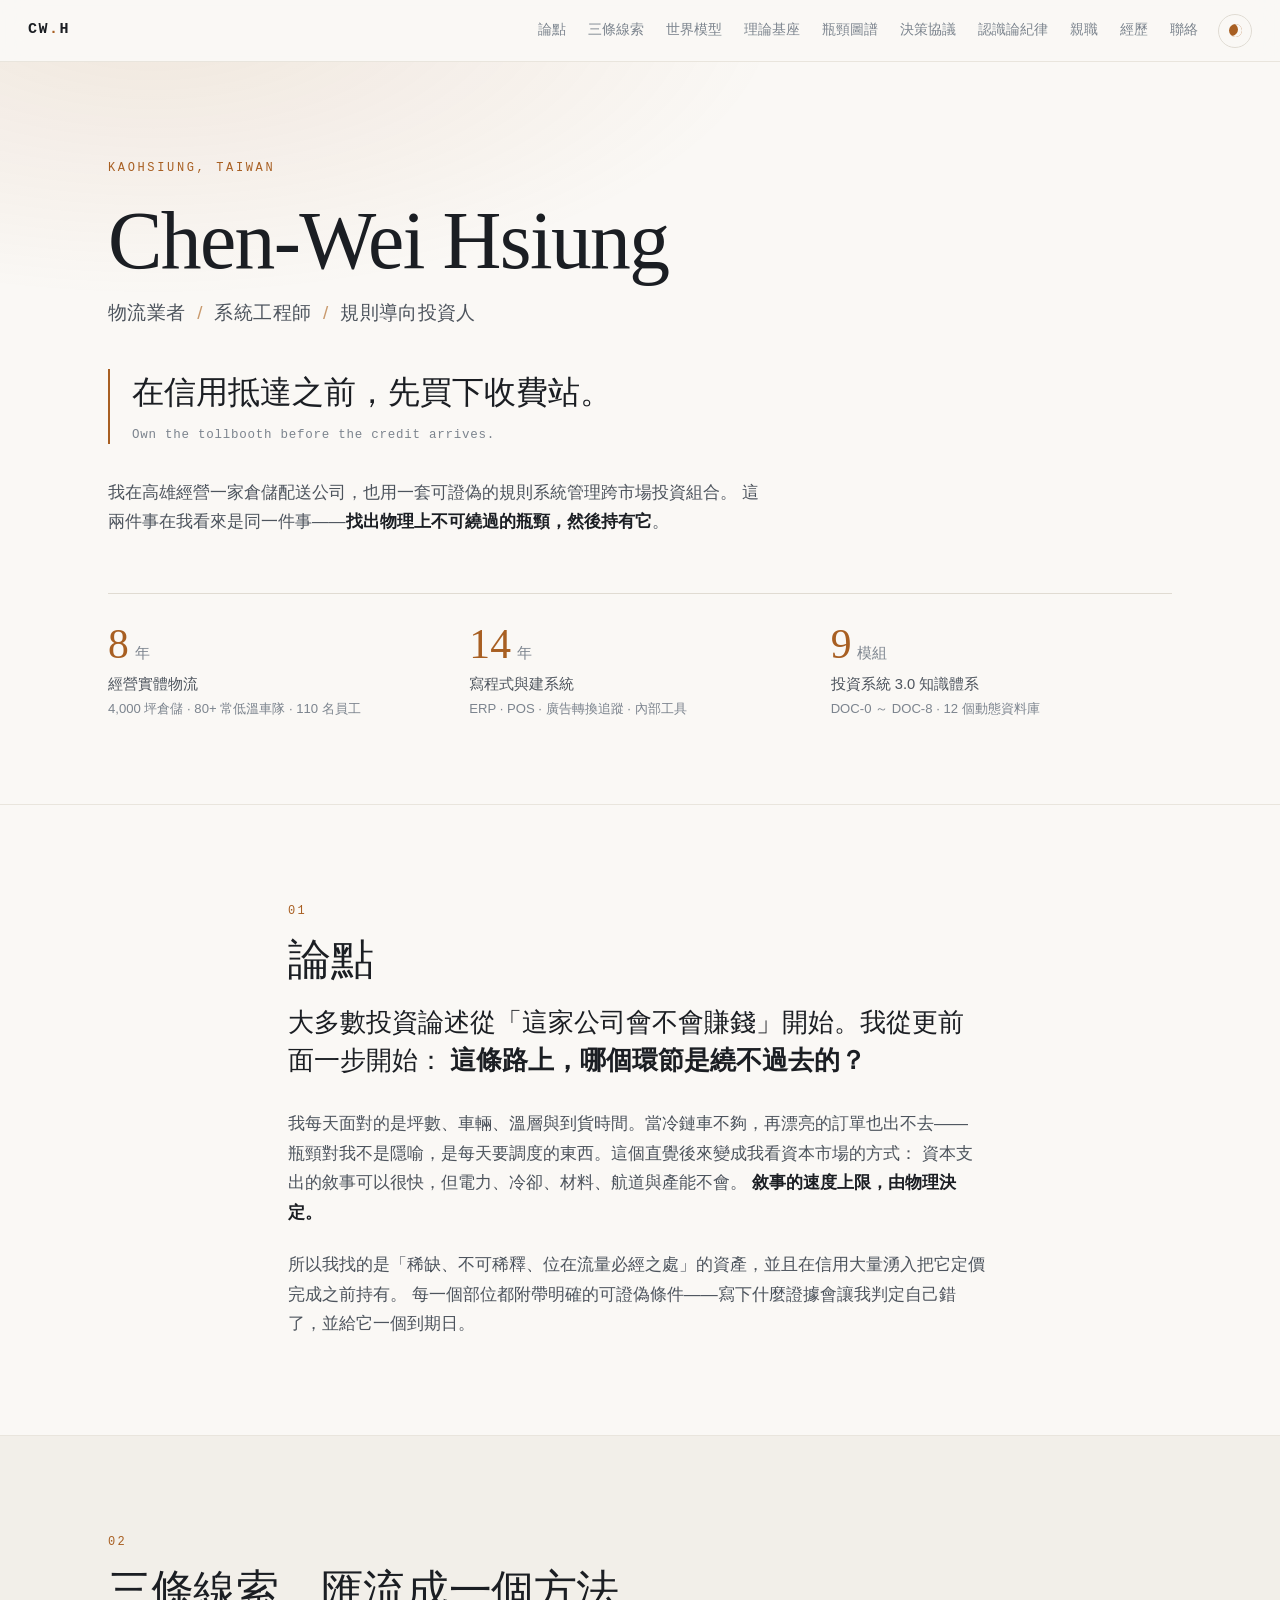
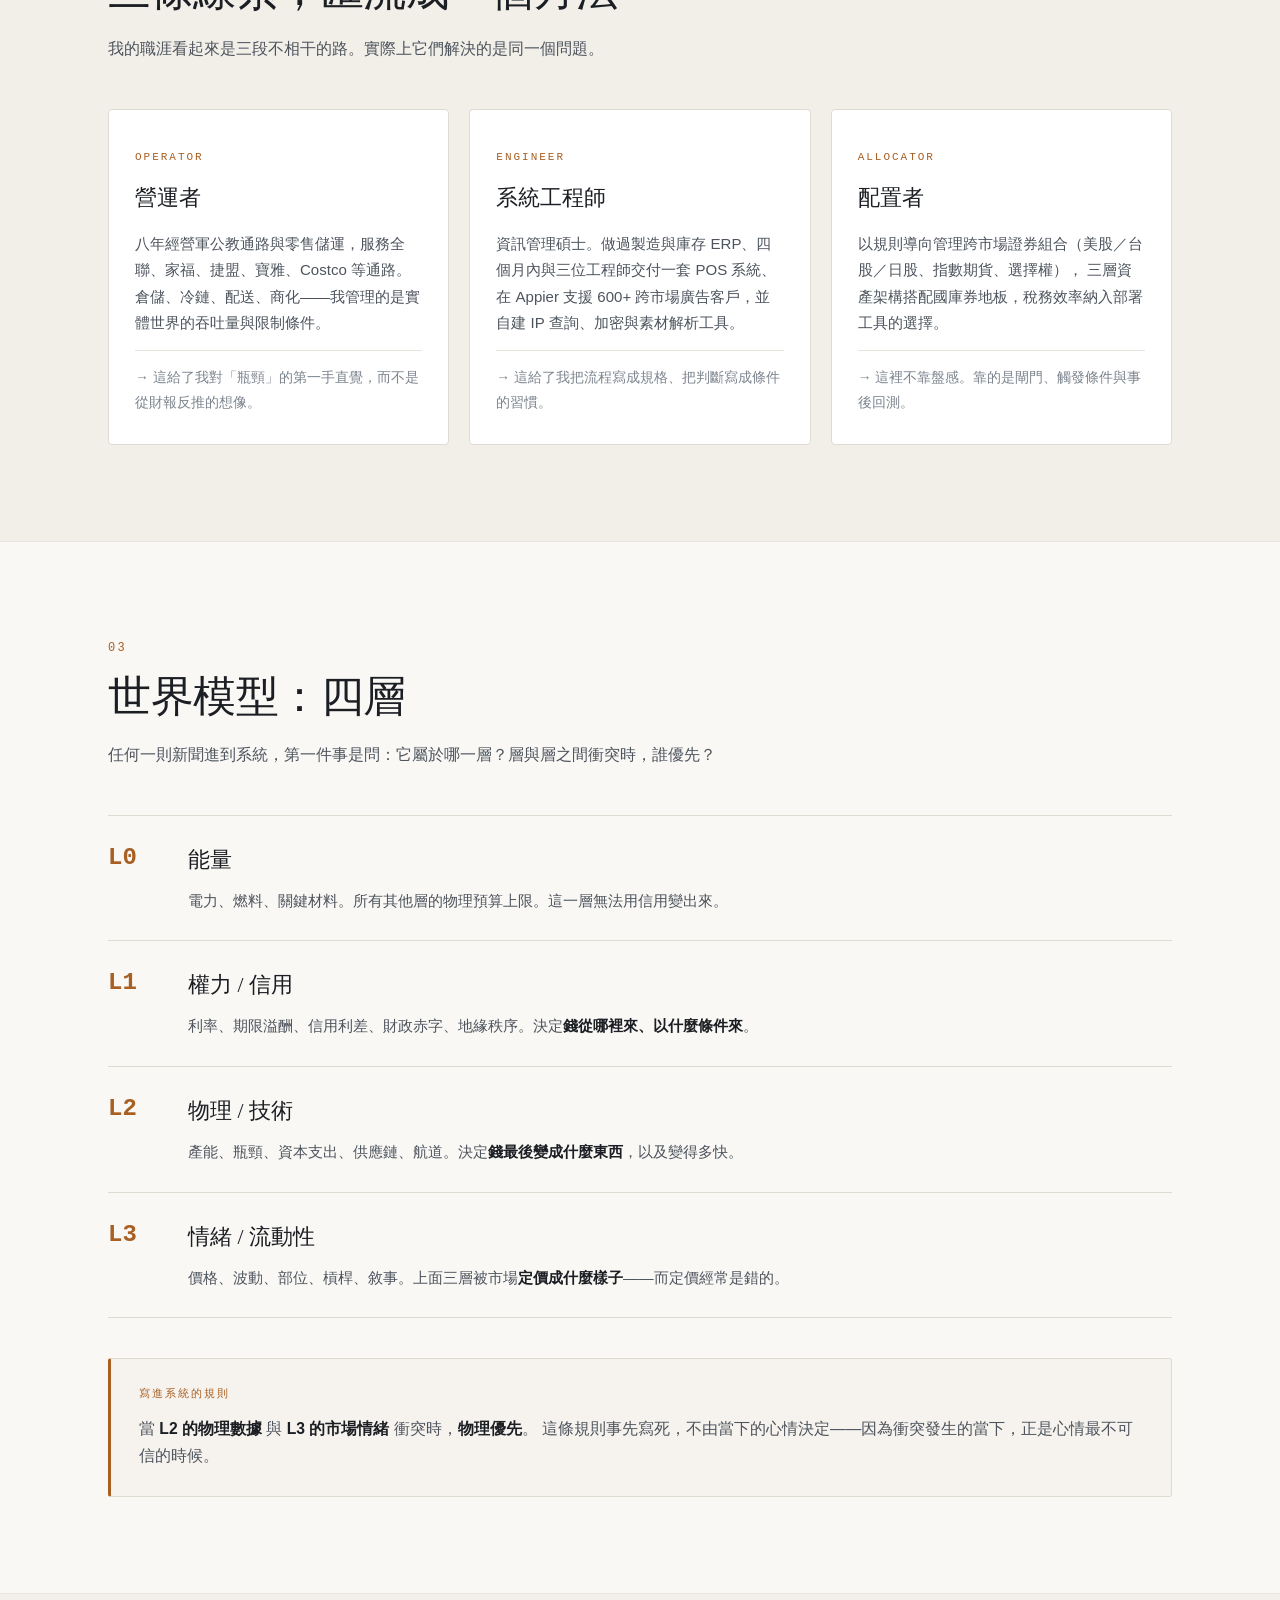
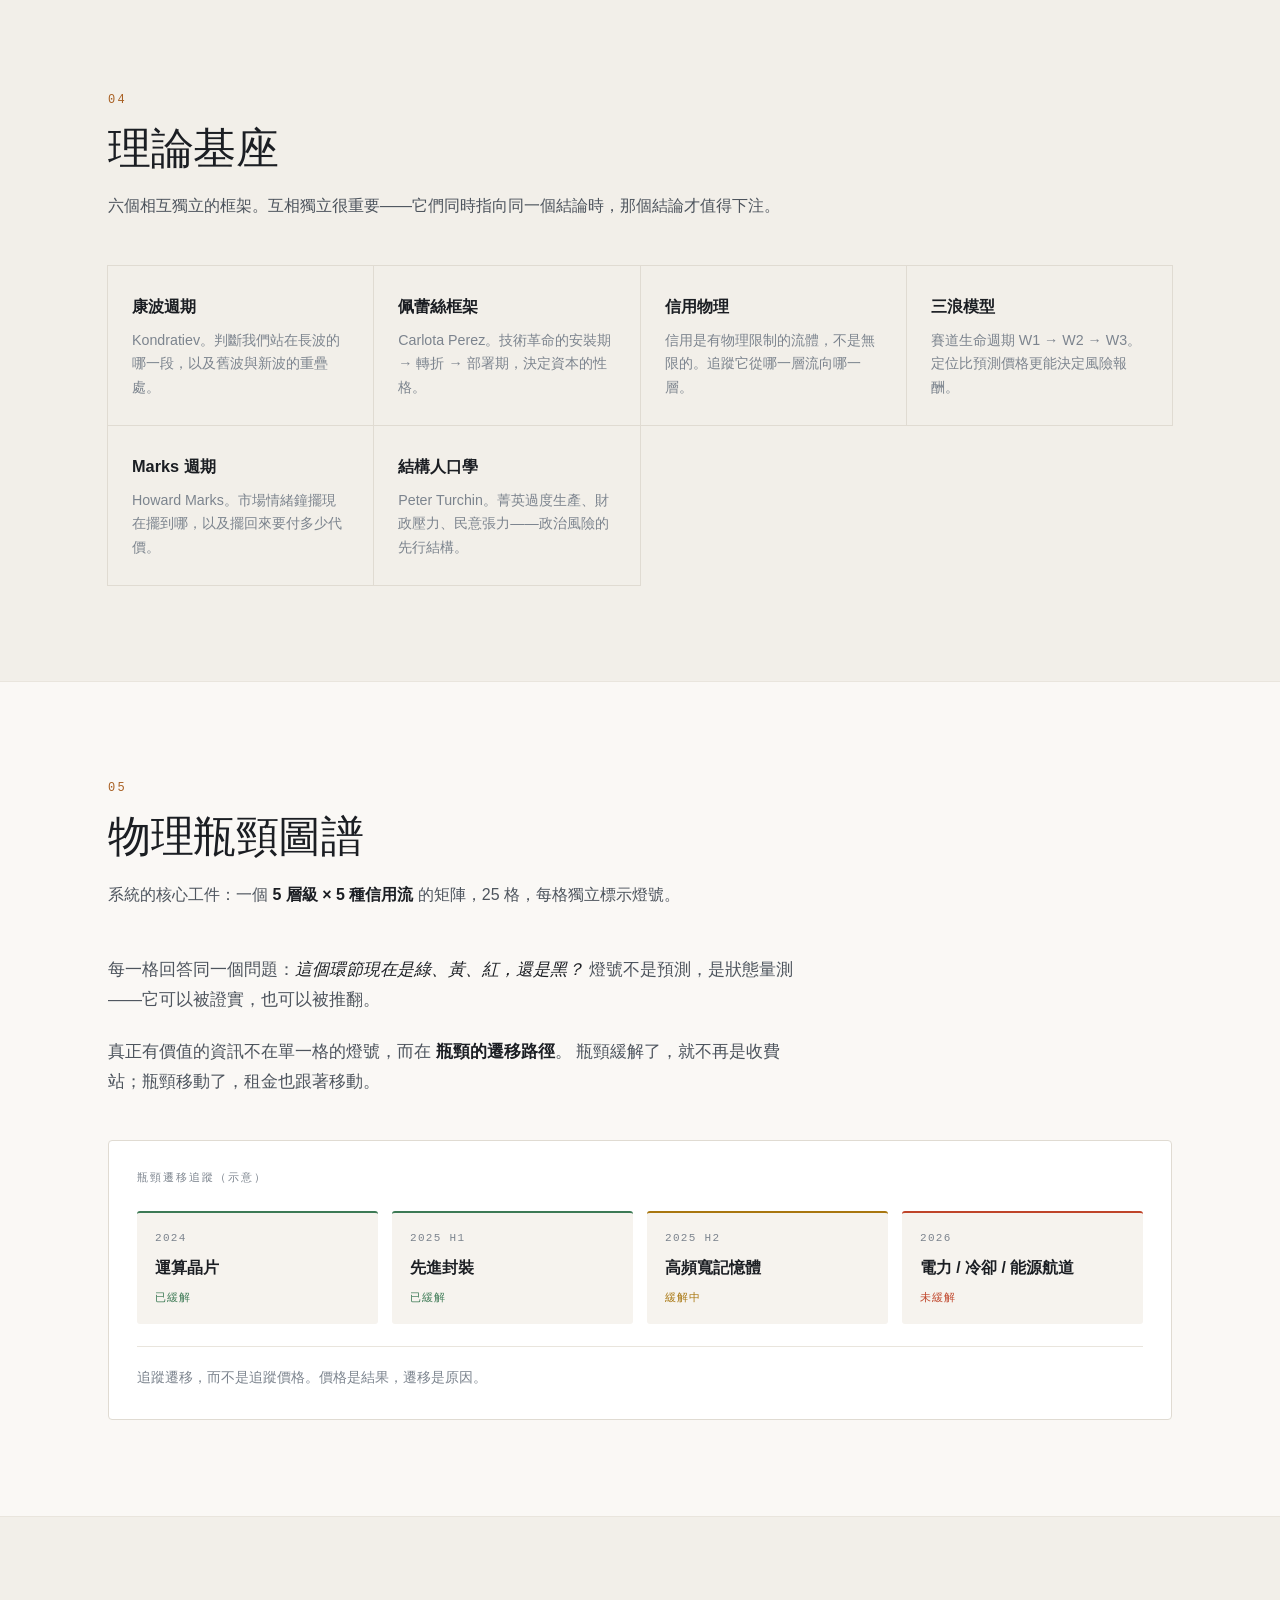
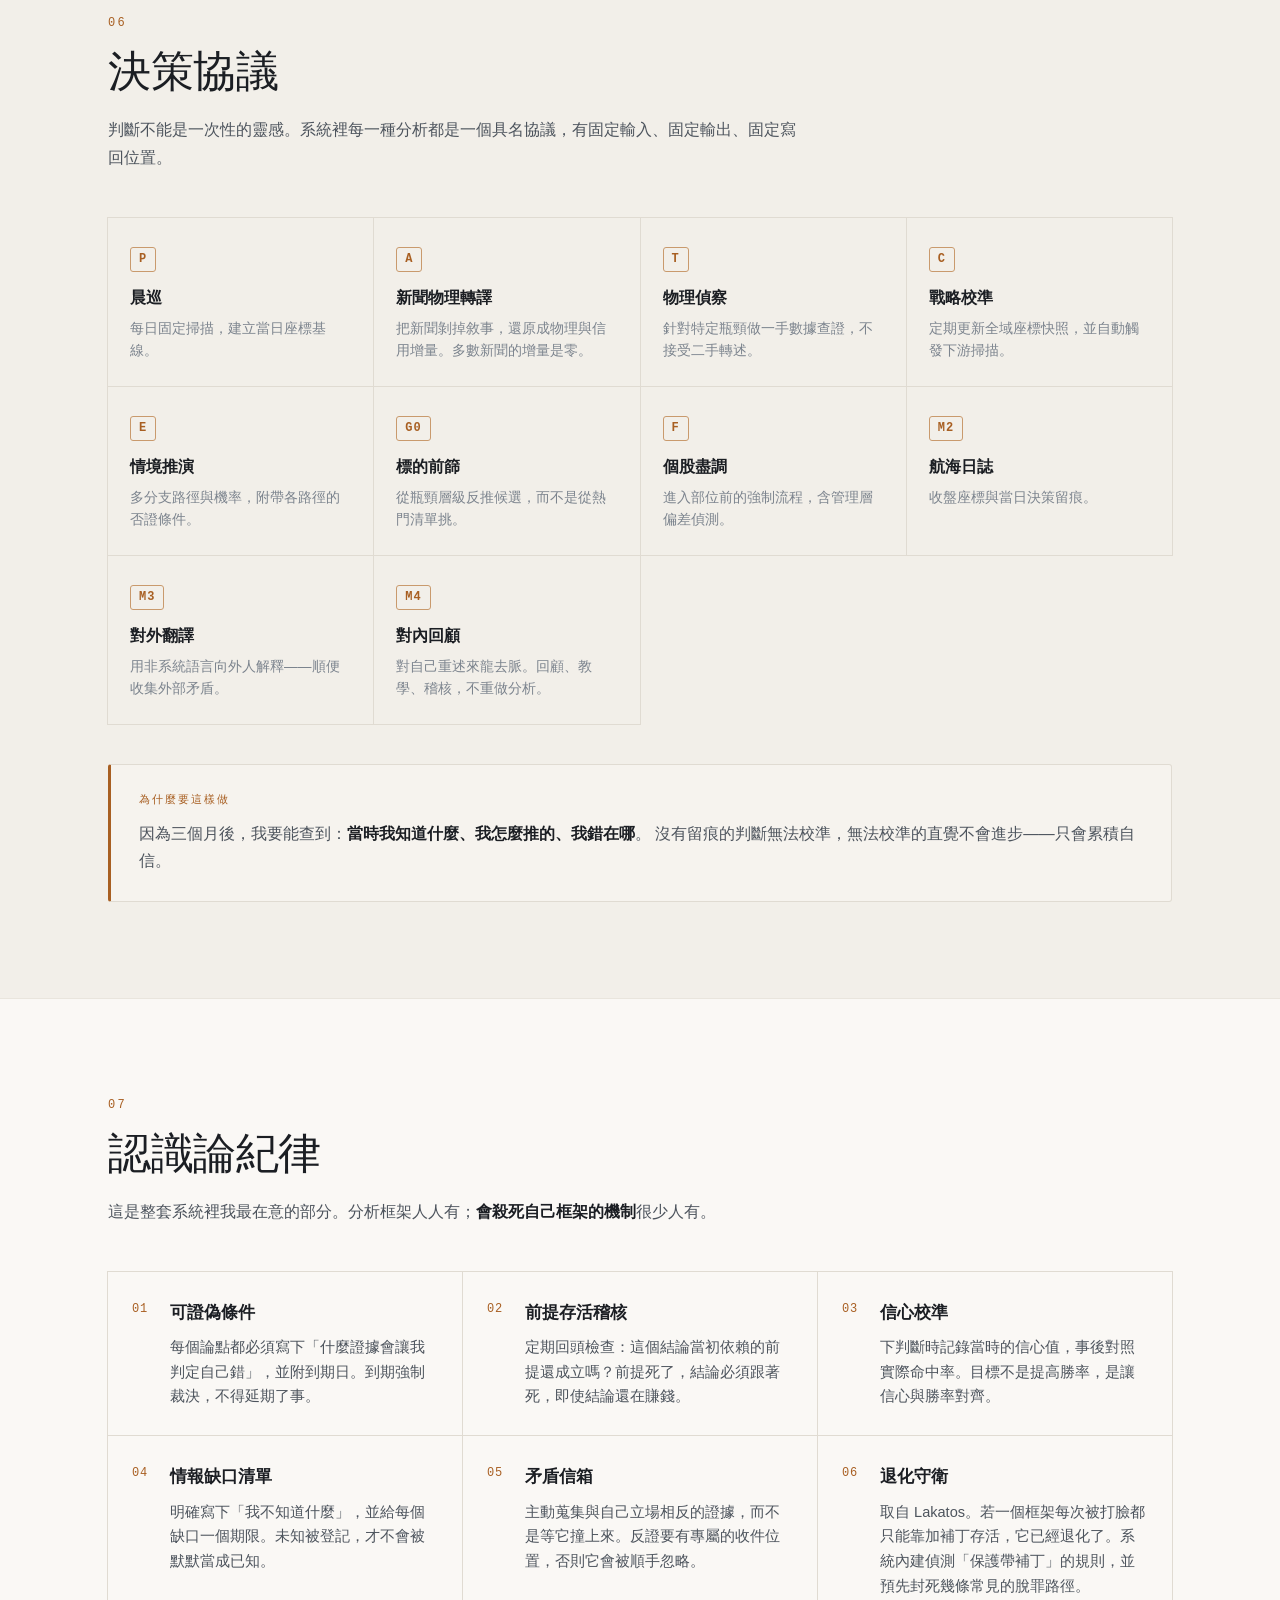
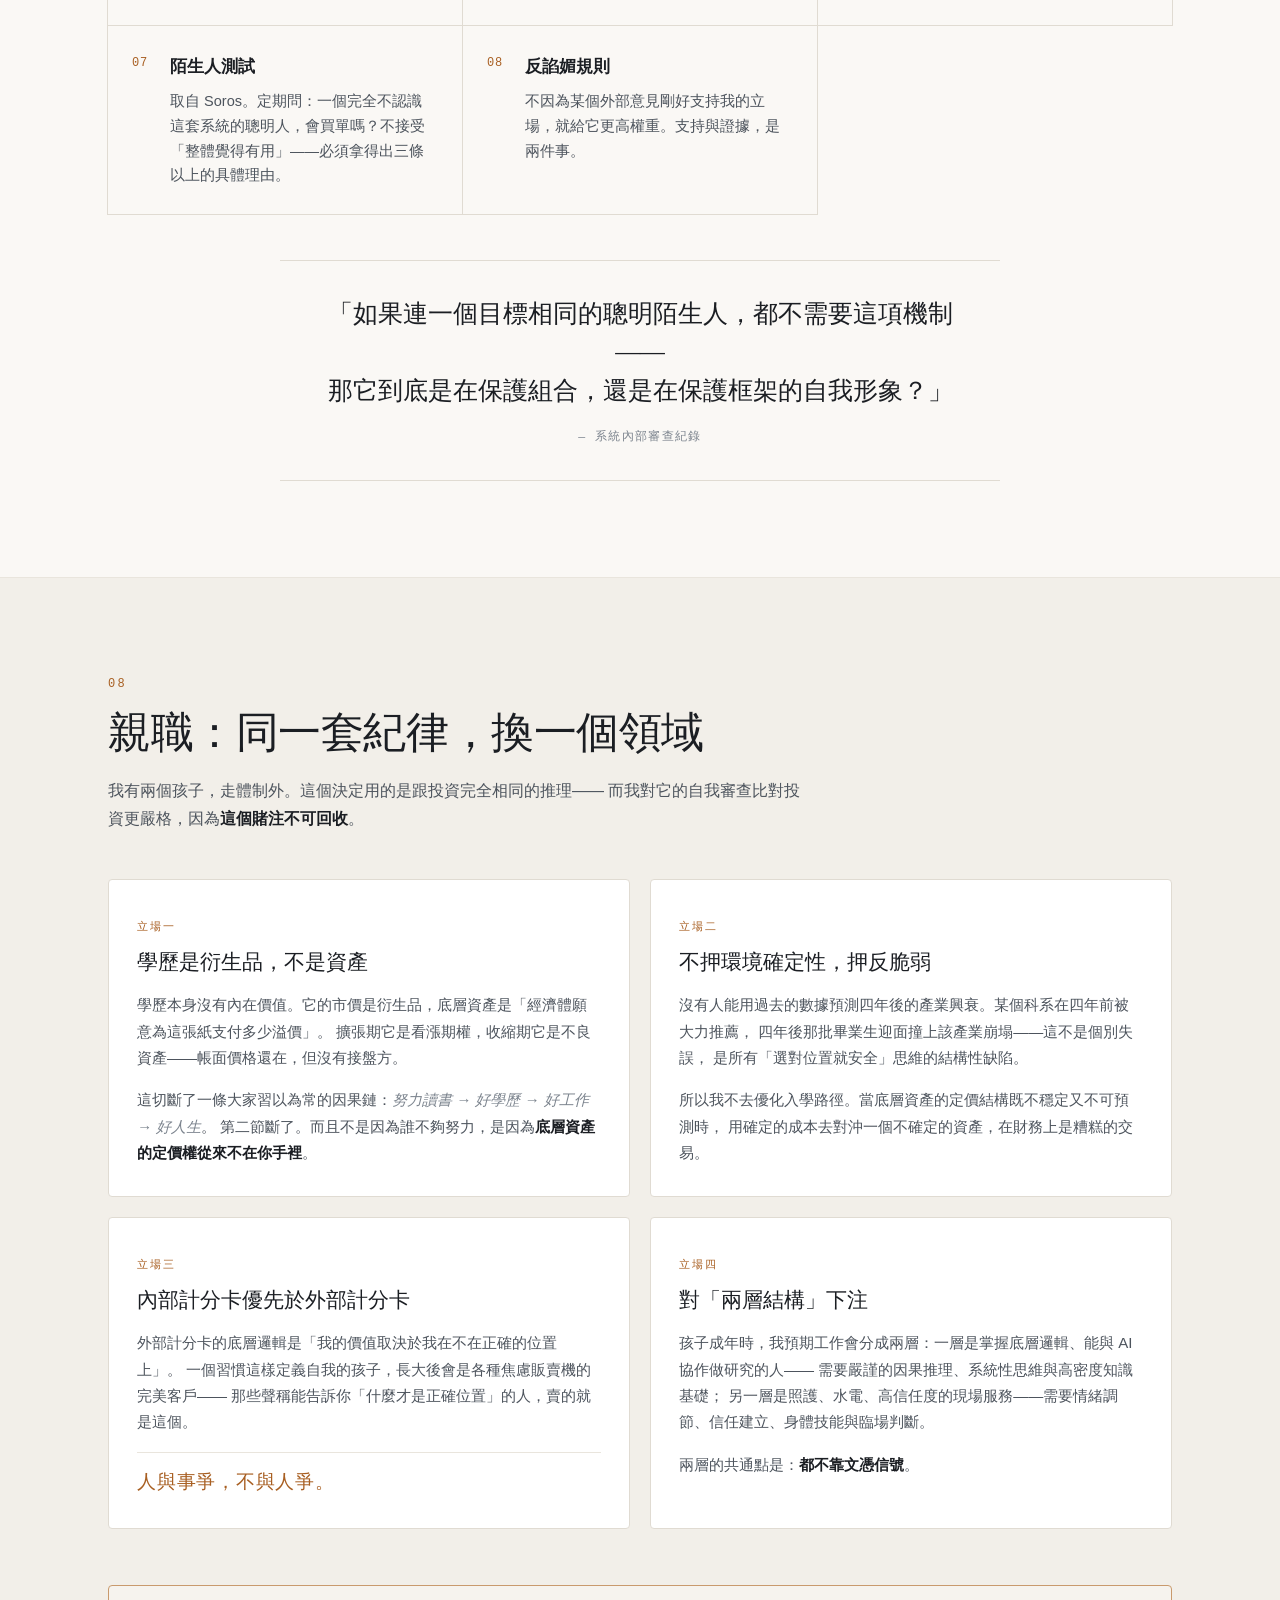
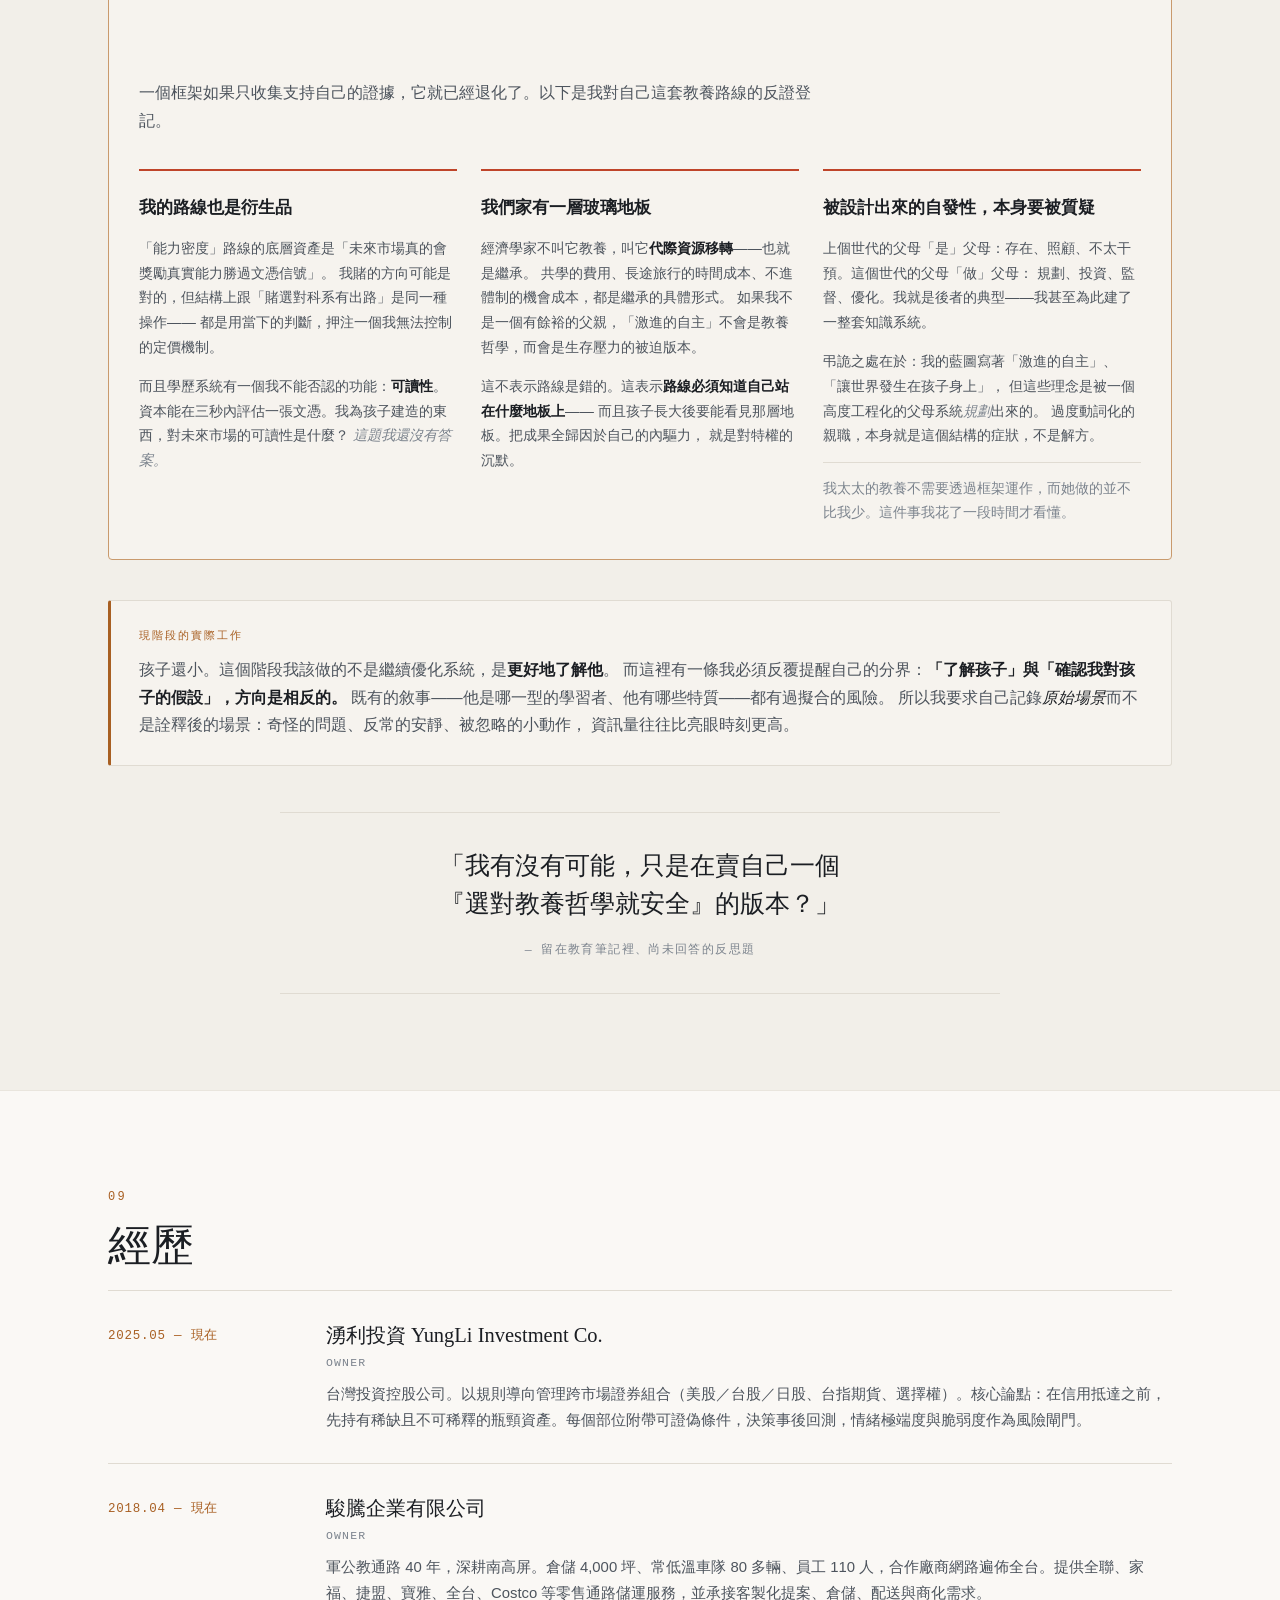
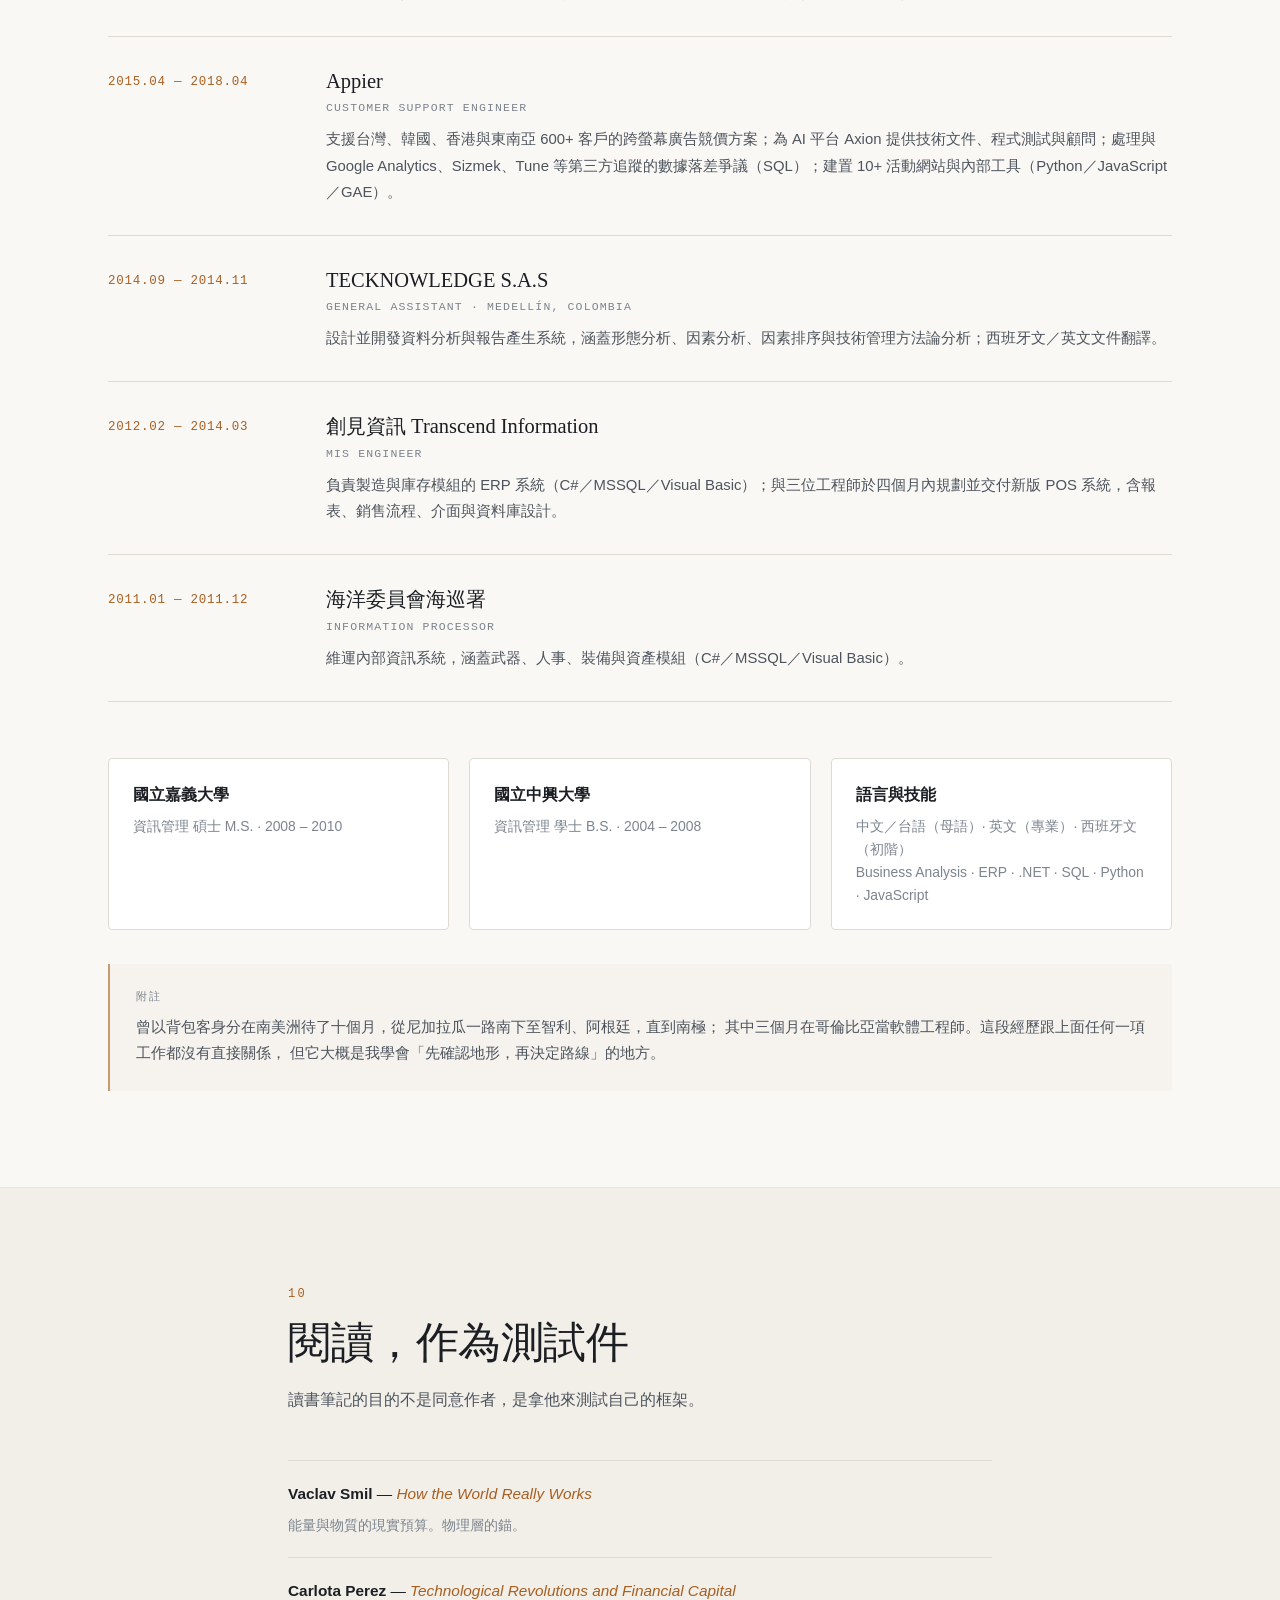
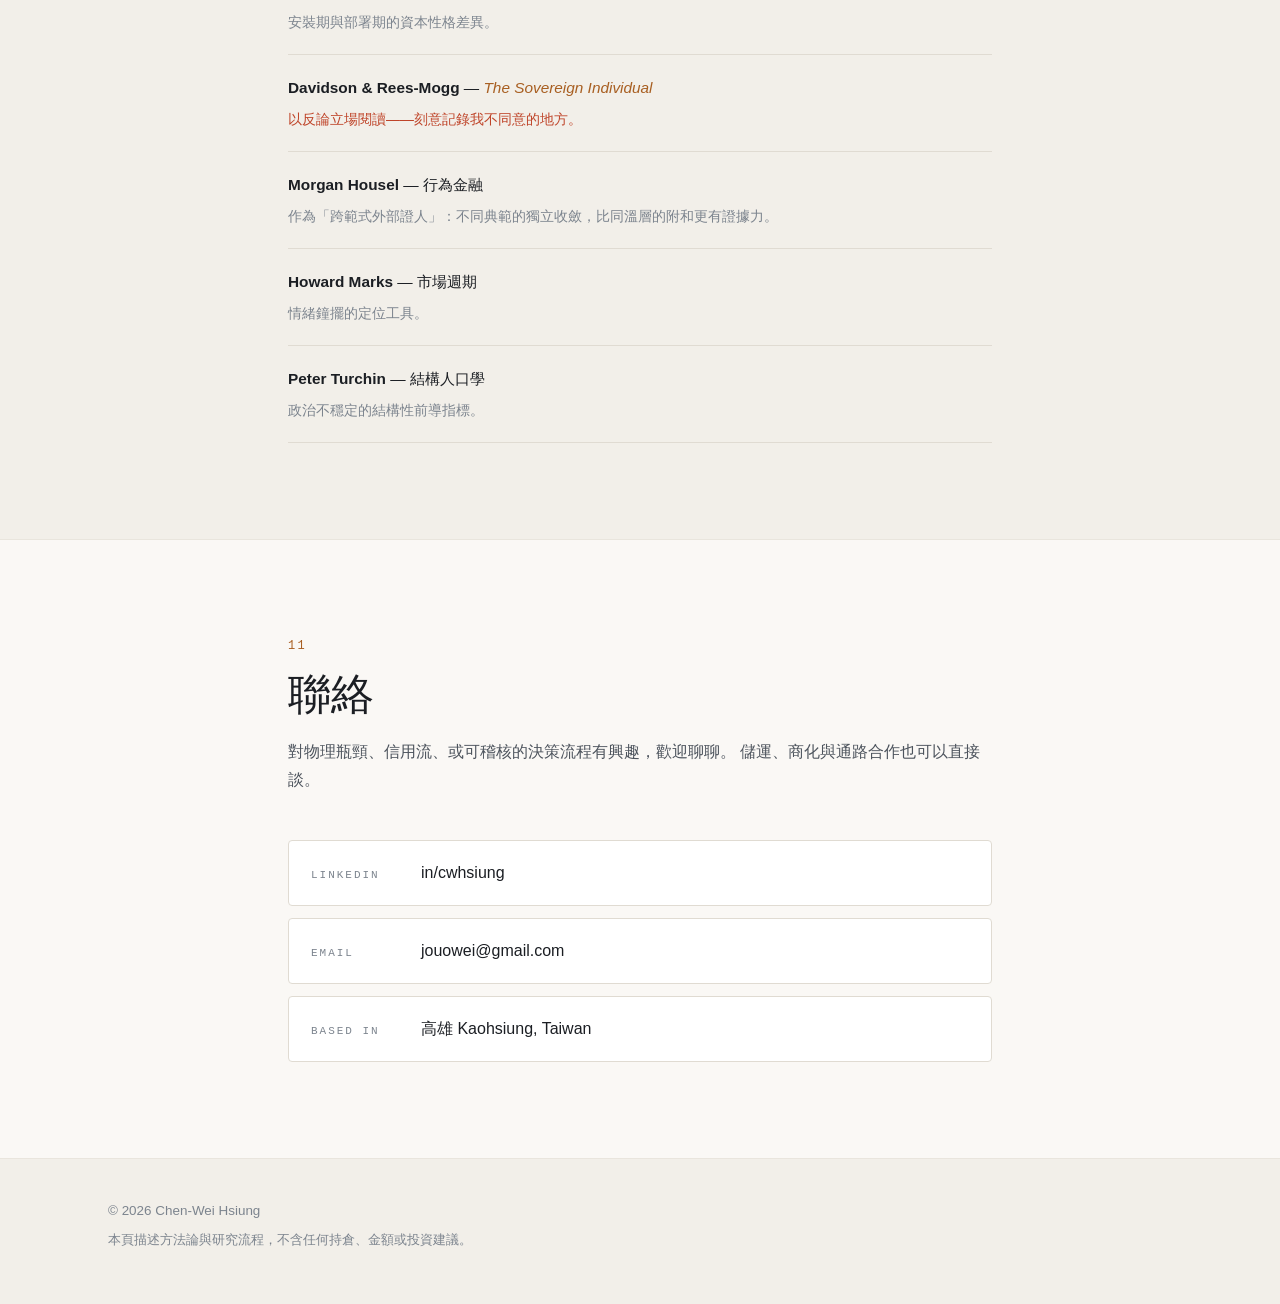
==== index.html @ fe857825 "Build personal homepage from Notion knowledge base and LinkedIn Static single-page site, no build st" ====
<!DOCTYPE html>
<html lang="zh-Hant">
<head>
<meta charset="utf-8">
<meta name="viewport" content="width=device-width, initial-scale=1">
<title>Chen-Wei Hsiung — 物流業者 · 系統工程師 · 規則導向投資人</title>
<meta name="description" content="Chen-Wei Hsiung：在高雄經營倉儲配送，同時以一套可證偽的規則系統管理跨市場投資組合。物理瓶頸、信用流、與可稽核的判斷。">
<meta name="author" content="Chen-Wei Hsiung">
<meta property="og:title" content="Chen-Wei Hsiung">
<meta property="og:description" content="在信用抵達之前，先買下收費站。">
<meta property="og:type" content="profile">
<link rel="stylesheet" href="assets/styles.css">
<link rel="icon" href="data:image/svg+xml,<svg xmlns='http://www.w3.org/2000/svg' viewBox='0 0 100 100'><rect width='100' height='100' rx='20' fill='%230d0f12'/><path d='M28 70V30h10v16h24V30h10v40H62V55H38v15z' fill='%23d4884a'/></svg>">
</head>
<body>

<a class="skip" href="#main">跳至主要內容</a>

<header class="topbar">
  <a class="brand" href="#top">CW<span class="brand-dot">.</span>H</a>
  <nav class="topnav" aria-label="主要導覽">
    <a href="#thesis">論點</a>
    <a href="#lens">三條線索</a>
    <a href="#model">世界模型</a>
    <a href="#foundation">理論基座</a>
    <a href="#bottleneck">瓶頸圖譜</a>
    <a href="#protocol">決策協議</a>
    <a href="#epistemics">認識論紀律</a>
    <a href="#parenting">親職</a>
    <a href="#career">經歷</a>
    <a href="#contact">聯絡</a>
  </nav>
  <button id="themeToggle" class="theme-toggle" type="button" aria-label="切換淺色／深色主題">
    <span class="theme-icon" aria-hidden="true"></span>
  </button>
</header>

<main id="main">

<!-- ───────────────────────── HERO ───────────────────────── -->
<section id="top" class="hero">
  <div class="wrap">
    <p class="eyebrow reveal">Kaohsiung, Taiwan</p>
    <h1 class="reveal">Chen-Wei&nbsp;Hsiung</h1>
    <p class="role reveal">物流業者 <span class="sep">/</span> 系統工程師 <span class="sep">/</span> 規則導向投資人</p>

    <blockquote class="hero-quote reveal">
      在信用抵達之前，先買下收費站。
      <cite>Own the tollbooth before the credit arrives.</cite>
    </blockquote>

    <p class="lede reveal">
      我在高雄經營一家倉儲配送公司，也用一套可證偽的規則系統管理跨市場投資組合。
      這兩件事在我看來是同一件事——<strong>找出物理上不可繞過的瓶頸，然後持有它</strong>。
    </p>

    <div class="stats reveal">
      <div class="stat">
        <span class="stat-n">8<small>年</small></span>
        <span class="stat-l">經營實體物流<br><em>4,000 坪倉儲 · 80+ 常低溫車隊 · 110 名員工</em></span>
      </div>
      <div class="stat">
        <span class="stat-n">14<small>年</small></span>
        <span class="stat-l">寫程式與建系統<br><em>ERP · POS · 廣告轉換追蹤 · 內部工具</em></span>
      </div>
      <div class="stat">
        <span class="stat-n">9<small>模組</small></span>
        <span class="stat-l">投資系統 3.0 知識體系<br><em>DOC-0 ～ DOC-8 · 12 個動態資料庫</em></span>
      </div>
    </div>
  </div>
</section>

<!-- ───────────────────────── THESIS ───────────────────────── -->
<section id="thesis" class="band">
  <div class="wrap narrow">
    <p class="sec-num">01</p>
    <h2 class="reveal">論點</h2>
    <div class="prose reveal">
      <p class="big">
        大多數投資論述從「這家公司會不會賺錢」開始。我從更前面一步開始：
        <strong>這條路上，哪個環節是繞不過去的？</strong>
      </p>
      <p>
        我每天面對的是坪數、車輛、溫層與到貨時間。當冷鏈車不夠，再漂亮的訂單也出不去——
        瓶頸對我不是隱喻，是每天要調度的東西。這個直覺後來變成我看資本市場的方式：
        資本支出的敘事可以很快，但電力、冷卻、材料、航道與產能不會。
        <strong>敘事的速度上限，由物理決定。</strong>
      </p>
      <p>
        所以我找的是「稀缺、不可稀釋、位在流量必經之處」的資產，並且在信用大量湧入把它定價完成之前持有。
        每一個部位都附帶明確的可證偽條件——寫下什麼證據會讓我判定自己錯了，並給它一個到期日。
      </p>
    </div>
  </div>
</section>

<!-- ───────────────────────── THREE LENSES ───────────────────────── -->
<section id="lens" class="band alt">
  <div class="wrap">
    <p class="sec-num">02</p>
    <h2 class="reveal">三條線索，匯流成一個方法</h2>
    <p class="sec-sub reveal">我的職涯看起來是三段不相干的路。實際上它們解決的是同一個問題。</p>

    <div class="cards three">
      <article class="card reveal">
        <span class="card-tag">Operator</span>
        <h3>營運者</h3>
        <p>
          八年經營軍公教通路與零售儲運，服務全聯、家福、捷盟、寶雅、Costco 等通路。
          倉儲、冷鏈、配送、商化——我管理的是實體世界的吞吐量與限制條件。
        </p>
        <p class="card-note">→ 這給了我對「瓶頸」的第一手直覺，而不是從財報反推的想像。</p>
      </article>

      <article class="card reveal">
        <span class="card-tag">Engineer</span>
        <h3>系統工程師</h3>
        <p>
          資訊管理碩士。做過製造與庫存 ERP、四個月內與三位工程師交付一套 POS 系統、
          在 Appier 支援 600+ 跨市場廣告客戶，並自建 IP 查詢、加密與素材解析工具。
        </p>
        <p class="card-note">→ 這給了我把流程寫成規格、把判斷寫成條件的習慣。</p>
      </article>

      <article class="card reveal">
        <span class="card-tag">Allocator</span>
        <h3>配置者</h3>
        <p>
          以規則導向管理跨市場證券組合（美股／台股／日股、指數期貨、選擇權），
          三層資產架構搭配國庫券地板，稅務效率納入部署工具的選擇。
        </p>
        <p class="card-note">→ 這裡不靠盤感。靠的是閘門、觸發條件與事後回測。</p>
      </article>
    </div>
  </div>
</section>

<!-- ───────────────────────── WORLD MODEL ───────────────────────── -->
<section id="model" class="band">
  <div class="wrap">
    <p class="sec-num">03</p>
    <h2 class="reveal">世界模型：四層</h2>
    <p class="sec-sub reveal">任何一則新聞進到系統，第一件事是問：它屬於哪一層？層與層之間衝突時，誰優先？</p>

    <ol class="layers">
      <li class="layer reveal">
        <span class="layer-id">L0</span>
        <div class="layer-body">
          <h3>能量</h3>
          <p>電力、燃料、關鍵材料。所有其他層的物理預算上限。這一層無法用信用變出來。</p>
        </div>
      </li>
      <li class="layer reveal">
        <span class="layer-id">L1</span>
        <div class="layer-body">
          <h3>權力 / 信用</h3>
          <p>利率、期限溢酬、信用利差、財政赤字、地緣秩序。決定<em>錢從哪裡來、以什麼條件來</em>。</p>
        </div>
      </li>
      <li class="layer reveal">
        <span class="layer-id">L2</span>
        <div class="layer-body">
          <h3>物理 / 技術</h3>
          <p>產能、瓶頸、資本支出、供應鏈、航道。決定<em>錢最後變成什麼東西</em>，以及變得多快。</p>
        </div>
      </li>
      <li class="layer reveal">
        <span class="layer-id">L3</span>
        <div class="layer-body">
          <h3>情緒 / 流動性</h3>
          <p>價格、波動、部位、槓桿、敘事。上面三層被市場<em>定價成什麼樣子</em>——而定價經常是錯的。</p>
        </div>
      </li>
    </ol>

    <div class="rule reveal">
      <span class="rule-label">寫進系統的規則</span>
      <p>
        當 <strong>L2 的物理數據</strong> 與 <strong>L3 的市場情緒</strong> 衝突時，<strong>物理優先</strong>。
        這條規則事先寫死，不由當下的心情決定——因為衝突發生的當下，正是心情最不可信的時候。
      </p>
    </div>
  </div>
</section>

<!-- ───────────────────────── FOUNDATION ───────────────────────── -->
<section id="foundation" class="band alt">
  <div class="wrap">
    <p class="sec-num">04</p>
    <h2 class="reveal">理論基座</h2>
    <p class="sec-sub reveal">六個相互獨立的框架。互相獨立很重要——它們同時指向同一個結論時，那個結論才值得下注。</p>

    <div class="grid-mini">
      <div class="mini reveal"><h4>康波週期</h4><p>Kondratiev。判斷我們站在長波的哪一段，以及舊波與新波的重疊處。</p></div>
      <div class="mini reveal"><h4>佩蕾絲框架</h4><p>Carlota Perez。技術革命的安裝期 → 轉折 → 部署期，決定資本的性格。</p></div>
      <div class="mini reveal"><h4>信用物理</h4><p>信用是有物理限制的流體，不是無限的。追蹤它從哪一層流向哪一層。</p></div>
      <div class="mini reveal"><h4>三浪模型</h4><p>賽道生命週期 W1 → W2 → W3。定位比預測價格更能決定風險報酬。</p></div>
      <div class="mini reveal"><h4>Marks 週期</h4><p>Howard Marks。市場情緒鐘擺現在擺到哪，以及擺回來要付多少代價。</p></div>
      <div class="mini reveal"><h4>結構人口學</h4><p>Peter Turchin。菁英過度生產、財政壓力、民意張力——政治風險的先行結構。</p></div>
    </div>
  </div>
</section>

<!-- ───────────────────────── BOTTLENECK ───────────────────────── -->
<section id="bottleneck" class="band">
  <div class="wrap">
    <p class="sec-num">05</p>
    <h2 class="reveal">物理瓶頸圖譜</h2>
    <p class="sec-sub reveal">系統的核心工件：一個 <strong>5 層級 × 5 種信用流</strong> 的矩陣，25 格，每格獨立標示燈號。</p>

    <div class="prose reveal">
      <p>
        每一格回答同一個問題：<em>這個環節現在是綠、黃、紅，還是黑？</em>
        燈號不是預測，是狀態量測——它可以被證實，也可以被推翻。
      </p>
      <p>
        真正有價值的資訊不在單一格的燈號，而在 <strong>瓶頸的遷移路徑</strong>。
        瓶頸緩解了，就不再是收費站；瓶頸移動了，租金也跟著移動。
      </p>
    </div>

    <figure class="migration reveal">
      <figcaption>瓶頸遷移追蹤（示意）</figcaption>
      <ol class="mig-track">
        <li><span class="mig-y">2024</span><span class="mig-t">運算晶片</span><span class="mig-s eased">已緩解</span></li>
        <li><span class="mig-y">2025 H1</span><span class="mig-t">先進封裝</span><span class="mig-s eased">已緩解</span></li>
        <li><span class="mig-y">2025 H2</span><span class="mig-t">高頻寬記憶體</span><span class="mig-s easing">緩解中</span></li>
        <li><span class="mig-y">2026</span><span class="mig-t">電力 / 冷卻 / 能源航道</span><span class="mig-s hot">未緩解</span></li>
      </ol>
      <p class="fig-note">
        追蹤遷移，而不是追蹤價格。價格是結果，遷移是原因。
      </p>
    </figure>
  </div>
</section>

<!-- ───────────────────────── PROTOCOLS ───────────────────────── -->
<section id="protocol" class="band alt">
  <div class="wrap">
    <p class="sec-num">06</p>
    <h2 class="reveal">決策協議</h2>
    <p class="sec-sub reveal">
      判斷不能是一次性的靈感。系統裡每一種分析都是一個具名協議，有固定輸入、固定輸出、固定寫回位置。
    </p>

    <div class="proto-grid">
      <div class="proto reveal"><span class="p-id">P</span><h4>晨巡</h4><p>每日固定掃描，建立當日座標基線。</p></div>
      <div class="proto reveal"><span class="p-id">A</span><h4>新聞物理轉譯</h4><p>把新聞剝掉敘事，還原成物理與信用增量。多數新聞的增量是零。</p></div>
      <div class="proto reveal"><span class="p-id">T</span><h4>物理偵察</h4><p>針對特定瓶頸做一手數據查證，不接受二手轉述。</p></div>
      <div class="proto reveal"><span class="p-id">C</span><h4>戰略校準</h4><p>定期更新全域座標快照，並自動觸發下游掃描。</p></div>
      <div class="proto reveal"><span class="p-id">E</span><h4>情境推演</h4><p>多分支路徑與機率，附帶各路徑的否證條件。</p></div>
      <div class="proto reveal"><span class="p-id">G0</span><h4>標的前篩</h4><p>從瓶頸層級反推候選，而不是從熱門清單挑。</p></div>
      <div class="proto reveal"><span class="p-id">F</span><h4>個股盡調</h4><p>進入部位前的強制流程，含管理層偏差偵測。</p></div>
      <div class="proto reveal"><span class="p-id">M2</span><h4>航海日誌</h4><p>收盤座標與當日決策留痕。</p></div>
      <div class="proto reveal"><span class="p-id">M3</span><h4>對外翻譯</h4><p>用非系統語言向外人解釋——順便收集外部矛盾。</p></div>
      <div class="proto reveal"><span class="p-id">M4</span><h4>對內回顧</h4><p>對自己重述來龍去脈。回顧、教學、稽核，不重做分析。</p></div>
    </div>

    <div class="rule reveal">
      <span class="rule-label">為什麼要這樣做</span>
      <p>
        因為三個月後，我要能查到：<strong>當時我知道什麼、我怎麼推的、我錯在哪</strong>。
        沒有留痕的判斷無法校準，無法校準的直覺不會進步——只會累積自信。
      </p>
    </div>
  </div>
</section>

<!-- ───────────────────────── EPISTEMICS ───────────────────────── -->
<section id="epistemics" class="band">
  <div class="wrap">
    <p class="sec-num">07</p>
    <h2 class="reveal">認識論紀律</h2>
    <p class="sec-sub reveal">
      這是整套系統裡我最在意的部分。分析框架人人有；<strong>會殺死自己框架的機制</strong>很少人有。
    </p>

    <ol class="disc">
      <li class="reveal"><h4>可證偽條件</h4><p>每個論點都必須寫下「什麼證據會讓我判定自己錯」，並附到期日。到期強制裁決，不得延期了事。</p></li>
      <li class="reveal"><h4>前提存活稽核</h4><p>定期回頭檢查：這個結論當初依賴的前提還成立嗎？前提死了，結論必須跟著死，即使結論還在賺錢。</p></li>
      <li class="reveal"><h4>信心校準</h4><p>下判斷時記錄當時的信心值，事後對照實際命中率。目標不是提高勝率，是讓信心與勝率對齊。</p></li>
      <li class="reveal"><h4>情報缺口清單</h4><p>明確寫下「我不知道什麼」，並給每個缺口一個期限。未知被登記，才不會被默默當成已知。</p></li>
      <li class="reveal"><h4>矛盾信箱</h4><p>主動蒐集與自己立場相反的證據，而不是等它撞上來。反證要有專屬的收件位置，否則它會被順手忽略。</p></li>
      <li class="reveal"><h4>退化守衛</h4><p>取自 Lakatos。若一個框架每次被打臉都只能靠加補丁存活，它已經退化了。系統內建偵測「保護帶補丁」的規則，並預先封死幾條常見的脫罪路徑。</p></li>
      <li class="reveal"><h4>陌生人測試</h4><p>取自 Soros。定期問：一個完全不認識這套系統的聰明人，會買單嗎？不接受「整體覺得有用」——必須拿得出三條以上的具體理由。</p></li>
      <li class="reveal"><h4>反諂媚規則</h4><p>不因為某個外部意見剛好支持我的立場，就給它更高權重。支持與證據，是兩件事。</p></li>
    </ol>

    <div class="pull reveal">
      「如果連一個目標相同的聰明陌生人，都不需要這項機制——<br>
      那它到底是在保護組合，還是在保護框架的自我形象？」
      <span class="pull-src">— 系統內部審查紀錄</span>
    </div>
  </div>
</section>

<!-- ───────────────────────── PARENTING ───────────────────────── -->
<section id="parenting" class="band alt">
  <div class="wrap">
    <p class="sec-num">08</p>
    <h2 class="reveal">親職：同一套紀律，換一個領域</h2>
    <p class="sec-sub reveal">
      我有兩個孩子，走體制外。這個決定用的是跟投資完全相同的推理——
      而我對它的自我審查比對投資更嚴格，因為<strong>這個賭注不可回收</strong>。
    </p>

    <div class="stance">
      <article class="st reveal">
        <span class="st-n">立場一</span>
        <h3>學歷是衍生品，不是資產</h3>
        <p>
          學歷本身沒有內在價值。它的市價是衍生品，底層資產是「經濟體願意為這張紙支付多少溢價」。
          擴張期它是看漲期權，收縮期它是不良資產——帳面價格還在，但沒有接盤方。
        </p>
        <p>
          這切斷了一條大家習以為常的因果鏈：<em>努力讀書 → 好學歷 → 好工作 → 好人生</em>。
          第二節斷了。而且不是因為誰不夠努力，是因為<strong>底層資產的定價權從來不在你手裡</strong>。
        </p>
      </article>

      <article class="st reveal">
        <span class="st-n">立場二</span>
        <h3>不押環境確定性，押反脆弱</h3>
        <p>
          沒有人能用過去的數據預測四年後的產業興衰。某個科系在四年前被大力推薦，
          四年後那批畢業生迎面撞上該產業崩塌——這不是個別失誤，
          是所有「選對位置就安全」思維的結構性缺陷。
        </p>
        <p>
          所以我不去優化入學路徑。當底層資產的定價結構既不穩定又不可預測時，
          用確定的成本去對沖一個不確定的資產，在財務上是糟糕的交易。
        </p>
      </article>

      <article class="st reveal">
        <span class="st-n">立場三</span>
        <h3>內部計分卡優先於外部計分卡</h3>
        <p>
          外部計分卡的底層邏輯是「我的價值取決於我在不在正確的位置上」。
          一個習慣這樣定義自我的孩子，長大後會是各種焦慮販賣機的完美客戶——
          那些聲稱能告訴你「什麼才是正確位置」的人，賣的就是這個。
        </p>
        <p class="st-motto">人與事爭，不與人爭。</p>
      </article>

      <article class="st reveal">
        <span class="st-n">立場四</span>
        <h3>對「兩層結構」下注</h3>
        <p>
          孩子成年時，我預期工作會分成兩層：一層是掌握底層邏輯、能與 AI 協作做研究的人——
          需要嚴謹的因果推理、系統性思維與高密度知識基礎；
          另一層是照護、水電、高信任度的現場服務——需要情緒調節、信任建立、身體技能與臨場判斷。
        </p>
        <p>兩層的共通點是：<strong>都不靠文憑信號</strong>。</p>
      </article>
    </div>

    <div class="warn-block">
      <h3 class="warn-title reveal">三個我寫在自己藍圖旁邊的警告</h3>
      <p class="sec-sub reveal">
        一個框架如果只收集支持自己的證據，它就已經退化了。以下是我對自己這套教養路線的反證登記。
      </p>

      <div class="warns">
        <article class="warn reveal">
          <h4>我的路線也是衍生品</h4>
          <p>
            「能力密度」路線的底層資產是「未來市場真的會獎勵真實能力勝過文憑信號」。
            我賭的方向可能是對的，但結構上跟「賭選對科系有出路」是同一種操作——
            都是用當下的判斷，押注一個我無法控制的定價機制。
          </p>
          <p>
            而且學歷系統有一個我不能否認的功能：<strong>可讀性</strong>。
            資本能在三秒內評估一張文憑。我為孩子建造的東西，對未來市場的可讀性是什麼？
            <em>這題我還沒有答案。</em>
          </p>
        </article>

        <article class="warn reveal">
          <h4>我們家有一層玻璃地板</h4>
          <p>
            經濟學家不叫它教養，叫它<strong>代際資源移轉</strong>——也就是繼承。
            共學的費用、長途旅行的時間成本、不進體制的機會成本，都是繼承的具體形式。
            如果我不是一個有餘裕的父親，「激進的自主」不會是教養哲學，而會是生存壓力的被迫版本。
          </p>
          <p>
            這不表示路線是錯的。這表示<strong>路線必須知道自己站在什麼地板上</strong>——
            而且孩子長大後要能看見那層地板。把成果全歸因於自己的內驅力，
            就是對特權的沉默。
          </p>
        </article>

        <article class="warn reveal">
          <h4>被設計出來的自發性，本身要被質疑</h4>
          <p>
            上個世代的父母「是」父母：存在、照顧、不太干預。這個世代的父母「做」父母：
            規劃、投資、監督、優化。我就是後者的典型——我甚至為此建了一整套知識系統。
          </p>
          <p>
            弔詭之處在於：我的藍圖寫著「激進的自主」、「讓世界發生在孩子身上」，
            但這些理念是被一個高度工程化的父母系統<em>規劃</em>出來的。
            過度動詞化的親職，本身就是這個結構的症狀，不是解方。
          </p>
          <p class="warn-tail">
            我太太的教養不需要透過框架運作，而她做的並不比我少。這件事我花了一段時間才看懂。
          </p>
        </article>
      </div>
    </div>

    <div class="rule reveal">
      <span class="rule-label">現階段的實際工作</span>
      <p>
        孩子還小。這個階段我該做的不是繼續優化系統，是<strong>更好地了解他</strong>。
        而這裡有一條我必須反覆提醒自己的分界：<strong>「了解孩子」與「確認我對孩子的假設」，方向是相反的。</strong>
        既有的敘事——他是哪一型的學習者、他有哪些特質——都有過擬合的風險。
        所以我要求自己記錄<em>原始場景</em>而不是詮釋後的場景：奇怪的問題、反常的安靜、被忽略的小動作，
        資訊量往往比亮眼時刻更高。
      </p>
    </div>

    <div class="pull reveal">
      「我有沒有可能，只是在賣自己一個<br>『選對教養哲學就安全』的版本？」
      <span class="pull-src">— 留在教育筆記裡、尚未回答的反思題</span>
    </div>
  </div>
</section>

<!-- ───────────────────────── CAREER ───────────────────────── -->
<section id="career" class="band">
  <div class="wrap">
    <p class="sec-num">09</p>
    <h2 class="reveal">經歷</h2>

    <ol class="timeline">
      <li class="tl reveal">
        <span class="tl-when">2025.05 — 現在</span>
        <div class="tl-body">
          <h3>湧利投資 YungLi Investment Co.<span class="tl-role">Owner</span></h3>
          <p>台灣投資控股公司。以規則導向管理跨市場證券組合（美股／台股／日股、台指期貨、選擇權）。核心論點：在信用抵達之前，先持有稀缺且不可稀釋的瓶頸資產。每個部位附帶可證偽條件，決策事後回測，情緒極端度與脆弱度作為風險閘門。</p>
        </div>
      </li>
      <li class="tl reveal">
        <span class="tl-when">2018.04 — 現在</span>
        <div class="tl-body">
          <h3>駿騰企業有限公司<span class="tl-role">Owner</span></h3>
          <p>軍公教通路 40 年，深耕南高屏。倉儲 4,000 坪、常低溫車隊 80 多輛、員工 110 人，合作廠商網路遍佈全台。提供全聯、家福、捷盟、寶雅、全台、Costco 等零售通路儲運服務，並承接客製化提案、倉儲、配送與商化需求。</p>
        </div>
      </li>
      <li class="tl reveal">
        <span class="tl-when">2015.04 — 2018.04</span>
        <div class="tl-body">
          <h3>Appier<span class="tl-role">Customer Support Engineer</span></h3>
          <p>支援台灣、韓國、香港與東南亞 600+ 客戶的跨螢幕廣告競價方案；為 AI 平台 Axion 提供技術文件、程式測試與顧問；處理與 Google Analytics、Sizmek、Tune 等第三方追蹤的數據落差爭議（SQL）；建置 10+ 活動網站與內部工具（Python／JavaScript／GAE）。</p>
        </div>
      </li>
      <li class="tl reveal">
        <span class="tl-when">2014.09 — 2014.11</span>
        <div class="tl-body">
          <h3>TECKNOWLEDGE S.A.S<span class="tl-role">General Assistant · Medellín, Colombia</span></h3>
          <p>設計並開發資料分析與報告產生系統，涵蓋形態分析、因素分析、因素排序與技術管理方法論分析；西班牙文／英文文件翻譯。</p>
        </div>
      </li>
      <li class="tl reveal">
        <span class="tl-when">2012.02 — 2014.03</span>
        <div class="tl-body">
          <h3>創見資訊 Transcend Information<span class="tl-role">MIS Engineer</span></h3>
          <p>負責製造與庫存模組的 ERP 系統（C#／MSSQL／Visual Basic）；與三位工程師於四個月內規劃並交付新版 POS 系統，含報表、銷售流程、介面與資料庫設計。</p>
        </div>
      </li>
      <li class="tl reveal">
        <span class="tl-when">2011.01 — 2011.12</span>
        <div class="tl-body">
          <h3>海洋委員會海巡署<span class="tl-role">Information Processor</span></h3>
          <p>維運內部資訊系統，涵蓋武器、人事、裝備與資產模組（C#／MSSQL／Visual Basic）。</p>
        </div>
      </li>
    </ol>

    <div class="edu-row">
      <div class="edu reveal">
        <h4>國立嘉義大學</h4>
        <p>資訊管理 碩士 M.S. · 2008 – 2010</p>
      </div>
      <div class="edu reveal">
        <h4>國立中興大學</h4>
        <p>資訊管理 學士 B.S. · 2004 – 2008</p>
      </div>
      <div class="edu reveal">
        <h4>語言與技能</h4>
        <p>中文／台語（母語）· 英文（專業）· 西班牙文（初階）<br>Business Analysis · ERP · .NET · SQL · Python · JavaScript</p>
      </div>
    </div>

    <aside class="footnote reveal">
      <span class="fn-mark">附註</span>
      <p>
        曾以背包客身分在南美洲待了十個月，從尼加拉瓜一路南下至智利、阿根廷，直到南極；
        其中三個月在哥倫比亞當軟體工程師。這段經歷跟上面任何一項工作都沒有直接關係，
        但它大概是我學會「先確認地形，再決定路線」的地方。
      </p>
    </aside>
  </div>
</section>

<!-- ───────────────────────── READING ───────────────────────── -->
<section id="reading" class="band alt">
  <div class="wrap narrow">
    <p class="sec-num">10</p>
    <h2 class="reveal">閱讀，作為測試件</h2>
    <p class="sec-sub reveal">讀書筆記的目的不是同意作者，是拿他來測試自己的框架。</p>

    <ul class="books">
      <li class="reveal"><strong>Vaclav Smil</strong> — <em>How the World Really Works</em><span>能量與物質的現實預算。物理層的錨。</span></li>
      <li class="reveal"><strong>Carlota Perez</strong> — <em>Technological Revolutions and Financial Capital</em><span>安裝期與部署期的資本性格差異。</span></li>
      <li class="reveal"><strong>Davidson &amp; Rees-Mogg</strong> — <em>The Sovereign Individual</em><span class="contra">以反論立場閱讀——刻意記錄我不同意的地方。</span></li>
      <li class="reveal"><strong>Morgan Housel</strong> — 行為金融<span>作為「跨範式外部證人」：不同典範的獨立收斂，比同溫層的附和更有證據力。</span></li>
      <li class="reveal"><strong>Howard Marks</strong> — 市場週期<span>情緒鐘擺的定位工具。</span></li>
      <li class="reveal"><strong>Peter Turchin</strong> — 結構人口學<span>政治不穩定的結構性前導指標。</span></li>
    </ul>
  </div>
</section>

<!-- ───────────────────────── CONTACT ───────────────────────── -->
<section id="contact" class="band contact">
  <div class="wrap narrow">
    <p class="sec-num">11</p>
    <h2 class="reveal">聯絡</h2>
    <p class="sec-sub reveal">
      對物理瓶頸、信用流、或可稽核的決策流程有興趣，歡迎聊聊。
      儲運、商化與通路合作也可以直接談。
    </p>
    <div class="links reveal">
      <a class="lnk" href="https://www.linkedin.com/in/cwhsiung/" target="_blank" rel="noopener">
        <span class="lnk-k">LinkedIn</span><span class="lnk-v">in/cwhsiung</span>
      </a>
      <a class="lnk" href="mailto:jouowei@gmail.com">
        <span class="lnk-k">Email</span><span class="lnk-v">jouowei@gmail.com</span>
      </a>
      <span class="lnk static">
        <span class="lnk-k">Based in</span><span class="lnk-v">高雄 Kaohsiung, Taiwan</span>
      </span>
    </div>
  </div>
</section>

</main>

<footer class="foot">
  <div class="wrap">
    <p>© <span id="year">2026</span> Chen-Wei Hsiung</p>
    <p class="foot-note">本頁描述方法論與研究流程，不含任何持倉、金額或投資建議。</p>
  </div>
</footer>

<script src="assets/main.js"></script>
</body>
</html>
---- assets/styles.css ----
/* ============================================================
   Chen-Wei Hsiung — personal site
   Editorial / instrument-panel aesthetic. No dependencies.
   ============================================================ */

:root {
  --bg:        #0d0f12;
  --bg-alt:    #111419;
  --surface:   #171b21;
  --surface-2: #1d222a;
  --line:      #262c35;
  --line-soft: #1f242c;
  --text:      #e9e6e0;
  --text-dim:  #a7aeb8;
  --text-mute: #737b86;
  --accent:    #d4884a;
  --accent-dim:#8a5a30;
  --hot:       #e0603f;
  --warn:      #d9a441;
  --ok:        #5f9e78;
  --maxw: 1120px;
  --serif: "Iowan Old Style", "Palatino Linotype", Palatino, Georgia,
           "Songti TC", "Noto Serif CJK TC", "PingFang TC", serif;
  --sans: -apple-system, BlinkMacSystemFont, "Segoe UI", "Helvetica Neue",
          "PingFang TC", "Noto Sans CJK TC", "Microsoft JhengHei", sans-serif;
  --mono: ui-monospace, SFMono-Regular, "SF Mono", Menlo, Consolas, monospace;
}

:root[data-theme="light"] {
  --bg:        #faf8f5;
  --bg-alt:    #f2efe9;
  --surface:   #ffffff;
  --surface-2: #f6f3ee;
  --line:      #e0dbd2;
  --line-soft: #e9e5dd;
  --text:      #1b1e23;
  --text-dim:  #4d545d;
  --text-mute: #7c848e;
  --accent:    #a85f22;
  --accent-dim:#c99a6d;
  --hot:       #bf4429;
  --warn:      #a8760f;
  --ok:        #3d7a55;
}

@media (prefers-color-scheme: light) {
  :root:not([data-theme="dark"]) {
    --bg:        #faf8f5;
    --bg-alt:    #f2efe9;
    --surface:   #ffffff;
    --surface-2: #f6f3ee;
    --line:      #e0dbd2;
    --line-soft: #e9e5dd;
    --text:      #1b1e23;
    --text-dim:  #4d545d;
    --text-mute: #7c848e;
    --accent:    #a85f22;
    --accent-dim:#c99a6d;
    --hot:       #bf4429;
    --warn:      #a8760f;
    --ok:        #3d7a55;
  }
}

* { box-sizing: border-box; }

html { scroll-behavior: smooth; scroll-padding-top: 82px; }
@media (prefers-reduced-motion: reduce) { html { scroll-behavior: auto; } }

body {
  margin: 0;
  background: var(--bg);
  color: var(--text);
  font-family: var(--sans);
  font-size: 17px;
  line-height: 1.75;
  -webkit-font-smoothing: antialiased;
  overflow-x: hidden;
}

a { color: inherit; }

.skip {
  position: absolute; left: -9999px; top: 0;
  background: var(--accent); color: #12100d;
  padding: 10px 16px; z-index: 200; border-radius: 0 0 6px 0;
}
.skip:focus { left: 0; }

.wrap { max-width: var(--maxw); margin: 0 auto; padding: 0 28px; }
.wrap.narrow { max-width: 760px; }

/* ───────────── top bar ───────────── */
.topbar {
  position: sticky; top: 0; z-index: 100;
  display: flex; align-items: center; gap: 20px;
  padding: 0 28px; height: 62px;
  background: color-mix(in srgb, var(--bg) 86%, transparent);
  backdrop-filter: blur(14px);
  border-bottom: 1px solid var(--line-soft);
}

.brand {
  font-family: var(--mono);
  font-size: 15px; font-weight: 700; letter-spacing: .1em;
  text-decoration: none; color: var(--text);
  flex-shrink: 0;
}
.brand-dot { color: var(--accent); }

.topnav {
  display: flex; gap: 22px; margin-left: auto;
  overflow-x: auto; scrollbar-width: none;
  -webkit-overflow-scrolling: touch;
}
.topnav::-webkit-scrollbar { display: none; }
.topnav a {
  font-size: 13.5px; color: var(--text-mute);
  text-decoration: none; white-space: nowrap;
  padding: 4px 0; border-bottom: 1px solid transparent;
  transition: color .2s, border-color .2s;
}
.topnav a:hover { color: var(--text); }
.topnav a.active { color: var(--accent); border-bottom-color: var(--accent); }

.theme-toggle {
  flex-shrink: 0;
  width: 34px; height: 34px; border-radius: 50%;
  border: 1px solid var(--line);
  background: transparent; cursor: pointer;
  display: grid; place-items: center;
  transition: border-color .2s, background .2s;
}
.theme-toggle:hover { border-color: var(--accent); background: var(--surface); }
.theme-icon {
  width: 13px; height: 13px; border-radius: 50%;
  background: var(--accent);
  box-shadow: inset -4px -1px 0 0 var(--bg);
  transition: box-shadow .3s;
}
:root[data-theme="light"] .theme-icon { box-shadow: inset 0 0 0 0 var(--bg); }

/* ───────────── hero ───────────── */
.hero {
  padding: 96px 0 84px;
  position: relative;
  border-bottom: 1px solid var(--line-soft);
  background:
    radial-gradient(900px 420px at 12% -8%, color-mix(in srgb, var(--accent) 12%, transparent), transparent 70%),
    var(--bg);
}

.eyebrow {
  font-family: var(--mono);
  font-size: 12px; letter-spacing: .22em; text-transform: uppercase;
  color: var(--accent); margin: 0 0 20px;
}

h1 {
  font-family: var(--serif);
  font-size: clamp(2.9rem, 7.5vw, 5.1rem);
  line-height: 1.02; font-weight: 500;
  letter-spacing: -.02em; margin: 0 0 14px;
}

.role {
  font-size: clamp(1rem, 2vw, 1.18rem);
  color: var(--text-dim); margin: 0 0 40px; letter-spacing: .02em;
}
.role .sep { color: var(--accent-dim); margin: 0 6px; }

.hero-quote {
  margin: 0 0 34px; padding: 0 0 0 22px;
  border-left: 2px solid var(--accent);
  font-family: var(--serif);
  font-size: clamp(1.4rem, 3.2vw, 2rem);
  line-height: 1.45; color: var(--text);
}
.hero-quote cite {
  display: block; margin-top: 10px;
  font-family: var(--mono); font-style: normal;
  font-size: 12.5px; letter-spacing: .06em; color: var(--text-mute);
}

.lede {
  max-width: 660px; margin: 0 0 56px;
  font-size: 1.05rem; color: var(--text-dim);
}
.lede strong { color: var(--text); font-weight: 600; }

.stats {
  display: grid; gap: 20px;
  grid-template-columns: repeat(auto-fit, minmax(240px, 1fr));
  border-top: 1px solid var(--line); padding-top: 30px;
}
.stat { display: flex; flex-direction: column; gap: 8px; }
.stat-n {
  font-family: var(--serif);
  font-size: 2.6rem; line-height: 1; color: var(--accent);
}
.stat-n small {
  font-family: var(--sans); font-size: .95rem;
  color: var(--text-mute); margin-left: 6px;
}
.stat-l { font-size: .92rem; color: var(--text-dim); line-height: 1.6; }
.stat-l em {
  font-style: normal; font-size: .82rem; color: var(--text-mute);
}

/* ───────────── bands ───────────── */
.band { padding: 96px 0; border-bottom: 1px solid var(--line-soft); }
.band.alt { background: var(--bg-alt); }

.sec-num {
  font-family: var(--mono); font-size: 12px;
  letter-spacing: .2em; color: var(--accent);
  margin: 0 0 12px;
}

h2 {
  font-family: var(--serif); font-weight: 500;
  font-size: clamp(1.85rem, 4vw, 2.7rem);
  line-height: 1.2; letter-spacing: -.01em;
  margin: 0 0 18px;
}

.sec-sub {
  max-width: 700px; margin: 0 0 46px;
  color: var(--text-dim); font-size: 1rem;
}
.sec-sub strong { color: var(--text); }

.prose { max-width: 700px; }
.prose p { margin: 0 0 22px; color: var(--text-dim); }
.prose p:last-child { margin-bottom: 0; }
.prose strong { color: var(--text); font-weight: 600; }
.prose em { color: var(--text); font-style: italic; }
.prose .big {
  font-family: var(--serif);
  font-size: clamp(1.25rem, 2.6vw, 1.6rem);
  line-height: 1.5; color: var(--text); margin-bottom: 28px;
}

/* ───────────── cards ───────────── */
.cards { display: grid; gap: 20px; }
.cards.three { grid-template-columns: repeat(auto-fit, minmax(280px, 1fr)); }

.card {
  background: var(--surface);
  border: 1px solid var(--line);
  border-radius: 4px; padding: 30px 26px;
  transition: border-color .25s, transform .25s;
}
.card:hover { border-color: var(--accent-dim); transform: translateY(-2px); }
.card-tag {
  font-family: var(--mono); font-size: 11px;
  letter-spacing: .18em; text-transform: uppercase;
  color: var(--accent);
}
.card h3 {
  font-family: var(--serif); font-weight: 500;
  font-size: 1.4rem; margin: 8px 0 14px;
}
.card p { margin: 0 0 14px; font-size: .94rem; color: var(--text-dim); }
.card-note {
  margin: 0 !important; padding-top: 14px;
  border-top: 1px solid var(--line-soft);
  font-size: .87rem !important; color: var(--text-mute) !important;
}

/* ───────────── layers ───────────── */
.layers { list-style: none; margin: 0 0 40px; padding: 0; }
.layer {
  display: flex; gap: 26px; align-items: flex-start;
  padding: 26px 0; border-top: 1px solid var(--line);
}
.layer:last-child { border-bottom: 1px solid var(--line); }
.layer-id {
  font-family: var(--mono); font-size: 1.5rem; font-weight: 700;
  color: var(--accent); flex-shrink: 0; width: 54px;
  line-height: 1.3;
}
.layer-body h3 {
  font-family: var(--serif); font-weight: 500;
  font-size: 1.35rem; margin: 0 0 8px;
}
.layer-body p { margin: 0; color: var(--text-dim); font-size: .96rem; }
.layer-body em { color: var(--text); font-style: normal; font-weight: 600; }

/* ───────────── rule box ───────────── */
.rule {
  background: var(--surface-2);
  border: 1px solid var(--line);
  border-left: 3px solid var(--accent);
  border-radius: 3px; padding: 26px 28px; margin-top: 40px;
}
.rule-label {
  display: block; font-family: var(--mono); font-size: 11px;
  letter-spacing: .18em; text-transform: uppercase;
  color: var(--accent); margin-bottom: 10px;
}
.rule p { margin: 0; color: var(--text-dim); font-size: .98rem; }
.rule strong { color: var(--text); }
.rule em { color: var(--text); font-style: italic; }

/* ───────────── mini grid ───────────── */
/* Hairline grids: cells carry their own 1px outline so a partly-filled
   last row never exposes a block of container background. */
.grid-mini, .proto-grid, .disc {
  display: grid; gap: 1px; background: transparent;
}
.mini, .proto, .disc li {
  box-shadow: 0 0 0 1px var(--line);
}

.grid-mini { grid-template-columns: repeat(auto-fit, minmax(260px, 1fr)); }
.mini { background: var(--bg-alt); padding: 26px 24px; }
.mini h4 {
  margin: 0 0 8px; font-size: 1.02rem; font-weight: 600;
  color: var(--text);
}
.mini p { margin: 0; font-size: .89rem; color: var(--text-mute); line-height: 1.65; }

/* ───────────── migration ───────────── */
.migration {
  margin: 44px 0 0; padding: 28px;
  background: var(--surface); border: 1px solid var(--line); border-radius: 4px;
}
.migration figcaption {
  font-family: var(--mono); font-size: 11px;
  letter-spacing: .18em; text-transform: uppercase;
  color: var(--text-mute); margin-bottom: 22px;
}
.mig-track {
  list-style: none; margin: 0; padding: 0;
  display: grid; gap: 14px;
  grid-template-columns: repeat(auto-fit, minmax(190px, 1fr));
}
.mig-track li {
  display: flex; flex-direction: column; gap: 6px;
  padding: 16px 18px; border-radius: 3px;
  background: var(--surface-2);
  border-top: 2px solid var(--line);
}
.mig-y {
  font-family: var(--mono); font-size: 11px;
  letter-spacing: .12em; color: var(--text-mute);
}
.mig-t { font-size: .98rem; color: var(--text); font-weight: 600; }
.mig-s {
  font-family: var(--mono); font-size: 11px; letter-spacing: .1em;
  margin-top: 2px;
}
.mig-s.eased  { color: var(--ok); }
.mig-s.easing { color: var(--warn); }
.mig-s.hot    { color: var(--hot); }
.mig-track li:has(.hot) { border-top-color: var(--hot); }
.mig-track li:has(.easing) { border-top-color: var(--warn); }
.mig-track li:has(.eased) { border-top-color: var(--ok); }

.fig-note {
  margin: 22px 0 0; padding-top: 18px;
  border-top: 1px solid var(--line-soft);
  font-size: .9rem; color: var(--text-mute);
}

/* ───────────── protocols ───────────── */
.proto-grid { grid-template-columns: repeat(auto-fit, minmax(215px, 1fr)); }
.proto {
  background: var(--bg-alt); padding: 24px 22px;
  transition: background .25s;
}
.proto:hover { background: var(--surface); }
.p-id {
  display: inline-block; font-family: var(--mono);
  font-size: 12px; font-weight: 700; letter-spacing: .08em;
  color: var(--accent);
  border: 1px solid var(--accent-dim); border-radius: 3px;
  padding: 1px 8px; margin-bottom: 12px;
}
.proto h4 { margin: 0 0 6px; font-size: 1rem; font-weight: 600; }
.proto p { margin: 0; font-size: .86rem; color: var(--text-mute); line-height: 1.6; }

/* ───────────── discipline list ───────────── */
.disc {
  list-style: none; counter-reset: d; margin: 0; padding: 0;
  grid-template-columns: repeat(auto-fit, minmax(min(340px, 100%), 1fr));
}
.disc li {
  counter-increment: d; background: var(--bg);
  padding: 26px 26px 26px 62px; position: relative;
}
.disc li::before {
  content: counter(d, decimal-leading-zero);
  position: absolute; left: 24px; top: 27px;
  font-family: var(--mono); font-size: 12px;
  color: var(--accent); letter-spacing: .06em;
}
.disc h4 { margin: 0 0 8px; font-size: 1.05rem; font-weight: 600; }
.disc p { margin: 0; font-size: .91rem; color: var(--text-dim); line-height: 1.7; }

/* ───────────── pull quote ───────────── */
.pull {
  margin: 46px auto 0; max-width: 720px; text-align: center;
  font-family: var(--serif);
  font-size: clamp(1.15rem, 2.6vw, 1.55rem);
  line-height: 1.55; color: var(--text);
  padding: 34px 24px; border-top: 1px solid var(--line);
  border-bottom: 1px solid var(--line);
}
.pull-src {
  display: block; margin-top: 18px;
  font-family: var(--mono); font-size: 11.5px;
  letter-spacing: .12em; color: var(--text-mute);
}

/* ───────────── parenting ───────────── */
.stance {
  display: grid; gap: 20px;
  grid-template-columns: repeat(auto-fit, minmax(min(440px, 100%), 1fr));
  margin-bottom: 56px;
}
.st {
  background: var(--surface); border: 1px solid var(--line);
  border-radius: 4px; padding: 30px 28px;
}
.st-n {
  font-family: var(--mono); font-size: 11px;
  letter-spacing: .2em; color: var(--accent);
}
.st h3 {
  font-family: var(--serif); font-weight: 500;
  font-size: 1.32rem; margin: 8px 0 16px; line-height: 1.35;
}
.st p { margin: 0 0 16px; font-size: .94rem; color: var(--text-dim); }
.st p:last-child { margin-bottom: 0; }
.st strong { color: var(--text); font-weight: 600; }
.st em { color: var(--text-mute); font-style: italic; }
.st-motto {
  font-family: var(--serif); font-size: 1.18rem !important;
  color: var(--accent) !important; letter-spacing: .04em;
  padding-top: 12px; border-top: 1px solid var(--line-soft);
}

.warn-block {
  border: 1px solid var(--accent-dim); border-radius: 4px;
  padding: 34px 30px; background: var(--surface-2);
}
.warn-title {
  font-family: var(--serif); font-weight: 500;
  font-size: clamp(1.25rem, 2.6vw, 1.6rem); margin: 0 0 14px;
}
.warn-block .sec-sub { margin-bottom: 34px; }
.warns {
  display: grid; gap: 24px;
  grid-template-columns: repeat(auto-fit, minmax(280px, 1fr));
}
.warn {
  padding-top: 22px; border-top: 2px solid var(--hot);
}
.warn h4 {
  margin: 0 0 14px; font-size: 1.05rem; font-weight: 600; color: var(--text);
}
.warn p { margin: 0 0 14px; font-size: .9rem; color: var(--text-dim); line-height: 1.72; }
.warn p:last-child { margin-bottom: 0; }
.warn strong { color: var(--text); }
.warn em { color: var(--text-mute); font-style: italic; }
.warn-tail {
  padding-top: 14px; border-top: 1px solid var(--line);
  color: var(--text-mute) !important; font-size: .87rem !important;
}

/* ───────────── timeline ───────────── */
.timeline { list-style: none; margin: 0 0 56px; padding: 0; }
.tl {
  display: grid; grid-template-columns: 190px 1fr; gap: 28px;
  padding: 30px 0; border-top: 1px solid var(--line);
}
.tl:last-child { border-bottom: 1px solid var(--line); }
.tl-when {
  font-family: var(--mono); font-size: 12.5px;
  letter-spacing: .06em; color: var(--accent); padding-top: 5px;
}
.tl-body h3 {
  font-family: var(--serif); font-weight: 500;
  font-size: 1.28rem; margin: 0 0 10px; line-height: 1.4;
}
.tl-role {
  display: block; font-family: var(--mono);
  font-size: 11.5px; letter-spacing: .1em; text-transform: uppercase;
  color: var(--text-mute); margin-top: 5px;
}
.tl-body p { margin: 0; font-size: .93rem; color: var(--text-dim); }

.edu-row {
  display: grid; gap: 20px;
  grid-template-columns: repeat(auto-fit, minmax(250px, 1fr));
}
.edu {
  padding: 22px 24px; background: var(--surface);
  border: 1px solid var(--line); border-radius: 4px;
}
.edu h4 { margin: 0 0 6px; font-size: 1rem; font-weight: 600; }
.edu p { margin: 0; font-size: .87rem; color: var(--text-mute); line-height: 1.65; }

.footnote {
  margin-top: 34px; padding: 24px 26px;
  border-left: 2px solid var(--accent-dim);
  background: var(--surface-2); border-radius: 0 3px 3px 0;
}
.fn-mark {
  display: block; font-family: var(--mono); font-size: 11px;
  letter-spacing: .18em; color: var(--text-mute); margin-bottom: 8px;
}
.footnote p { margin: 0; font-size: .92rem; color: var(--text-dim); }

/* ───────────── books ───────────── */
.books { list-style: none; margin: 0; padding: 0; }
.books li {
  padding: 20px 0; border-top: 1px solid var(--line);
  font-size: .96rem;
}
.books li:last-child { border-bottom: 1px solid var(--line); }
.books strong { color: var(--text); font-weight: 600; }
.books em { color: var(--accent); font-style: italic; }
.books span {
  display: block; margin-top: 6px;
  font-size: .87rem; color: var(--text-mute); line-height: 1.65;
}
.books span.contra { color: var(--hot); }

/* ───────────── contact ───────────── */
.contact { border-bottom: none; }
.links { display: grid; gap: 12px; margin-top: 34px; }
.lnk {
  display: flex; align-items: baseline; gap: 18px;
  padding: 18px 22px; text-decoration: none;
  background: var(--surface); border: 1px solid var(--line);
  border-radius: 4px;
  transition: border-color .2s, transform .2s;
}
a.lnk:hover { border-color: var(--accent); transform: translateX(3px); }
.lnk-k {
  font-family: var(--mono); font-size: 11px;
  letter-spacing: .18em; text-transform: uppercase;
  color: var(--text-mute); width: 92px; flex-shrink: 0;
}
.lnk-v { font-size: 1rem; color: var(--text); }
a.lnk:hover .lnk-v { color: var(--accent); }
.lnk.static { cursor: default; }

/* ───────────── footer ───────────── */
.foot {
  padding: 40px 0 56px; border-top: 1px solid var(--line-soft);
  background: var(--bg-alt);
}
.foot p { margin: 0; font-size: .84rem; color: var(--text-mute); }
.foot-note { margin-top: 6px !important; font-size: .8rem !important; }

/* ───────────── reveal ───────────── */
.reveal {
  opacity: 0; transform: translateY(14px);
  transition: opacity .6s ease, transform .6s ease;
}
.reveal.in { opacity: 1; transform: none; }
@media (prefers-reduced-motion: reduce) {
  .reveal { opacity: 1; transform: none; transition: none; }
}

/* ───────────── responsive ───────────── */
@media (max-width: 900px) {
  .topnav { display: none; }
}
@media (max-width: 680px) {
  body { font-size: 16px; }
  .wrap { padding: 0 20px; }
  .topbar { padding: 0 20px; }
  .hero { padding: 64px 0 56px; }
  .band { padding: 68px 0; }
  .tl { grid-template-columns: 1fr; gap: 10px; }
  .tl-when { padding-top: 0; }
  .disc li { padding: 22px 22px 22px 56px; }
  .warn-block { padding: 26px 22px; }
  .lnk { flex-direction: column; gap: 4px; }
  .lnk-k { width: auto; }
}
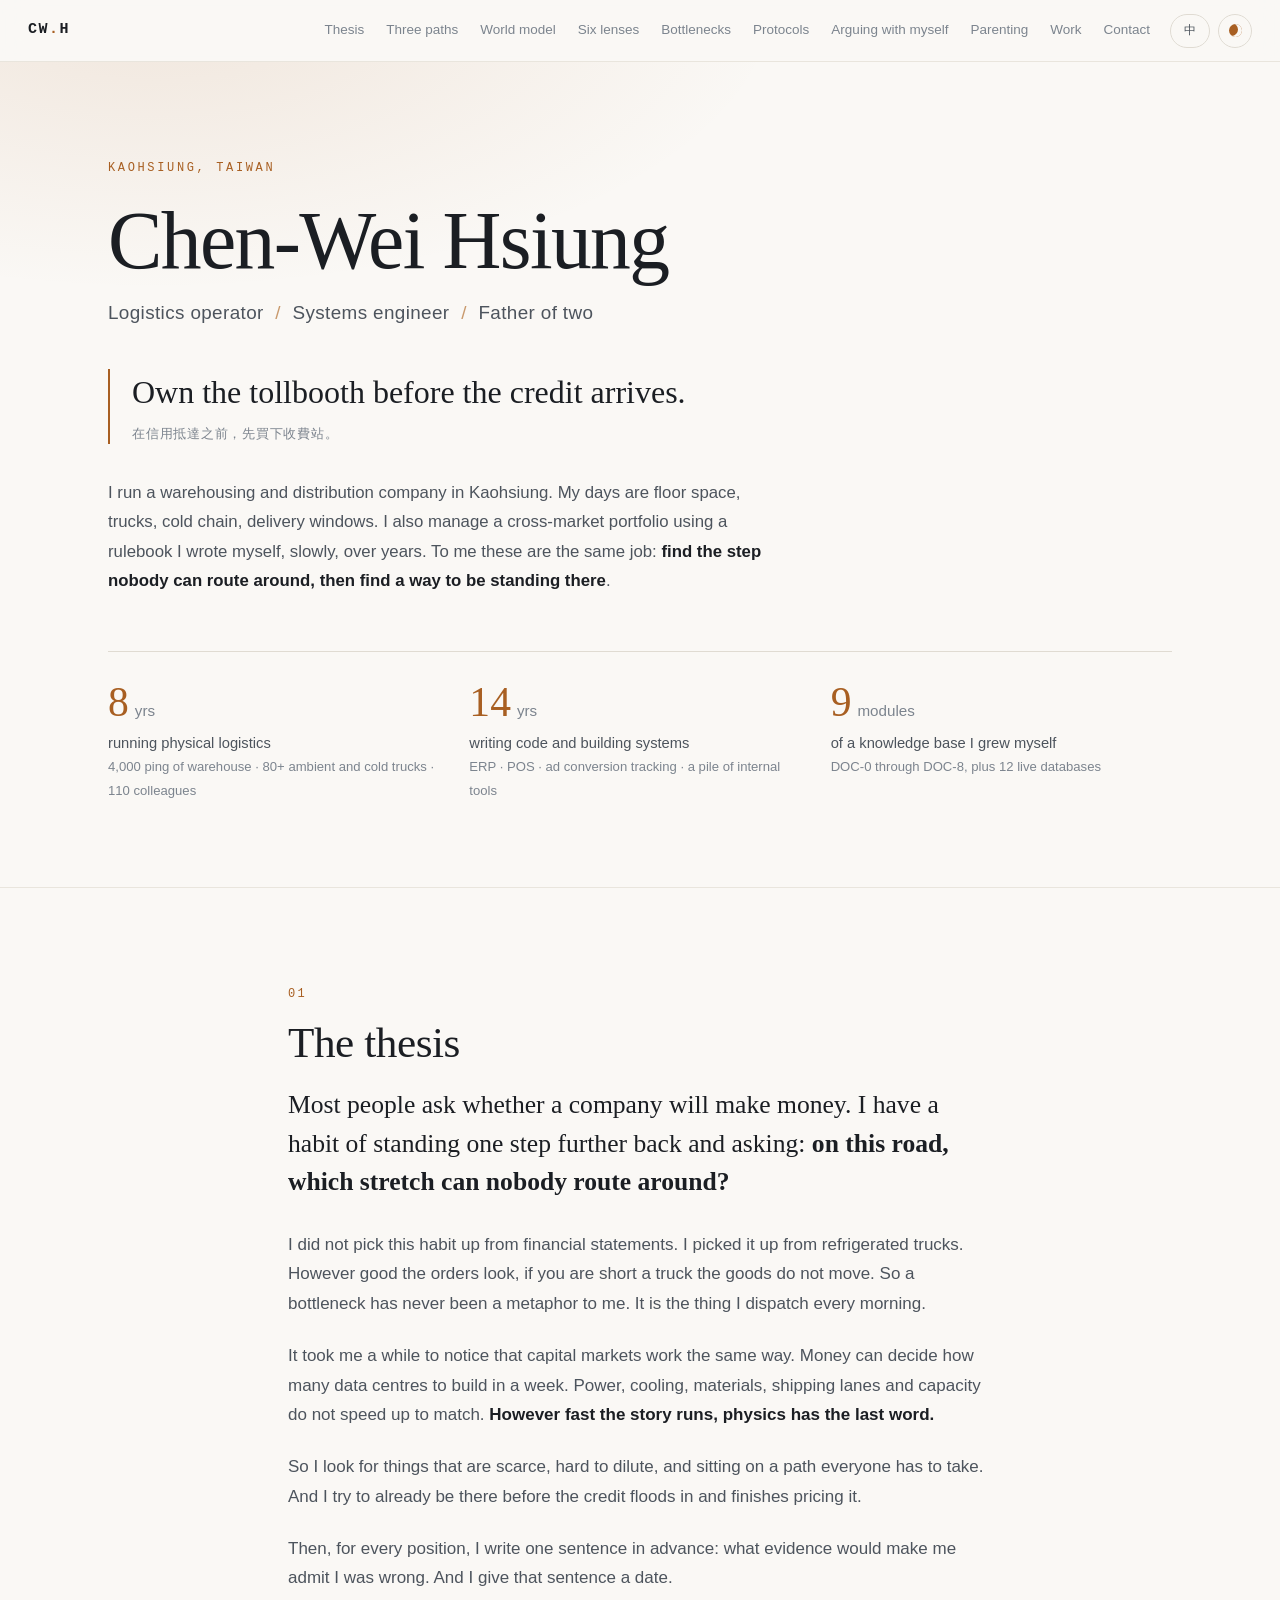
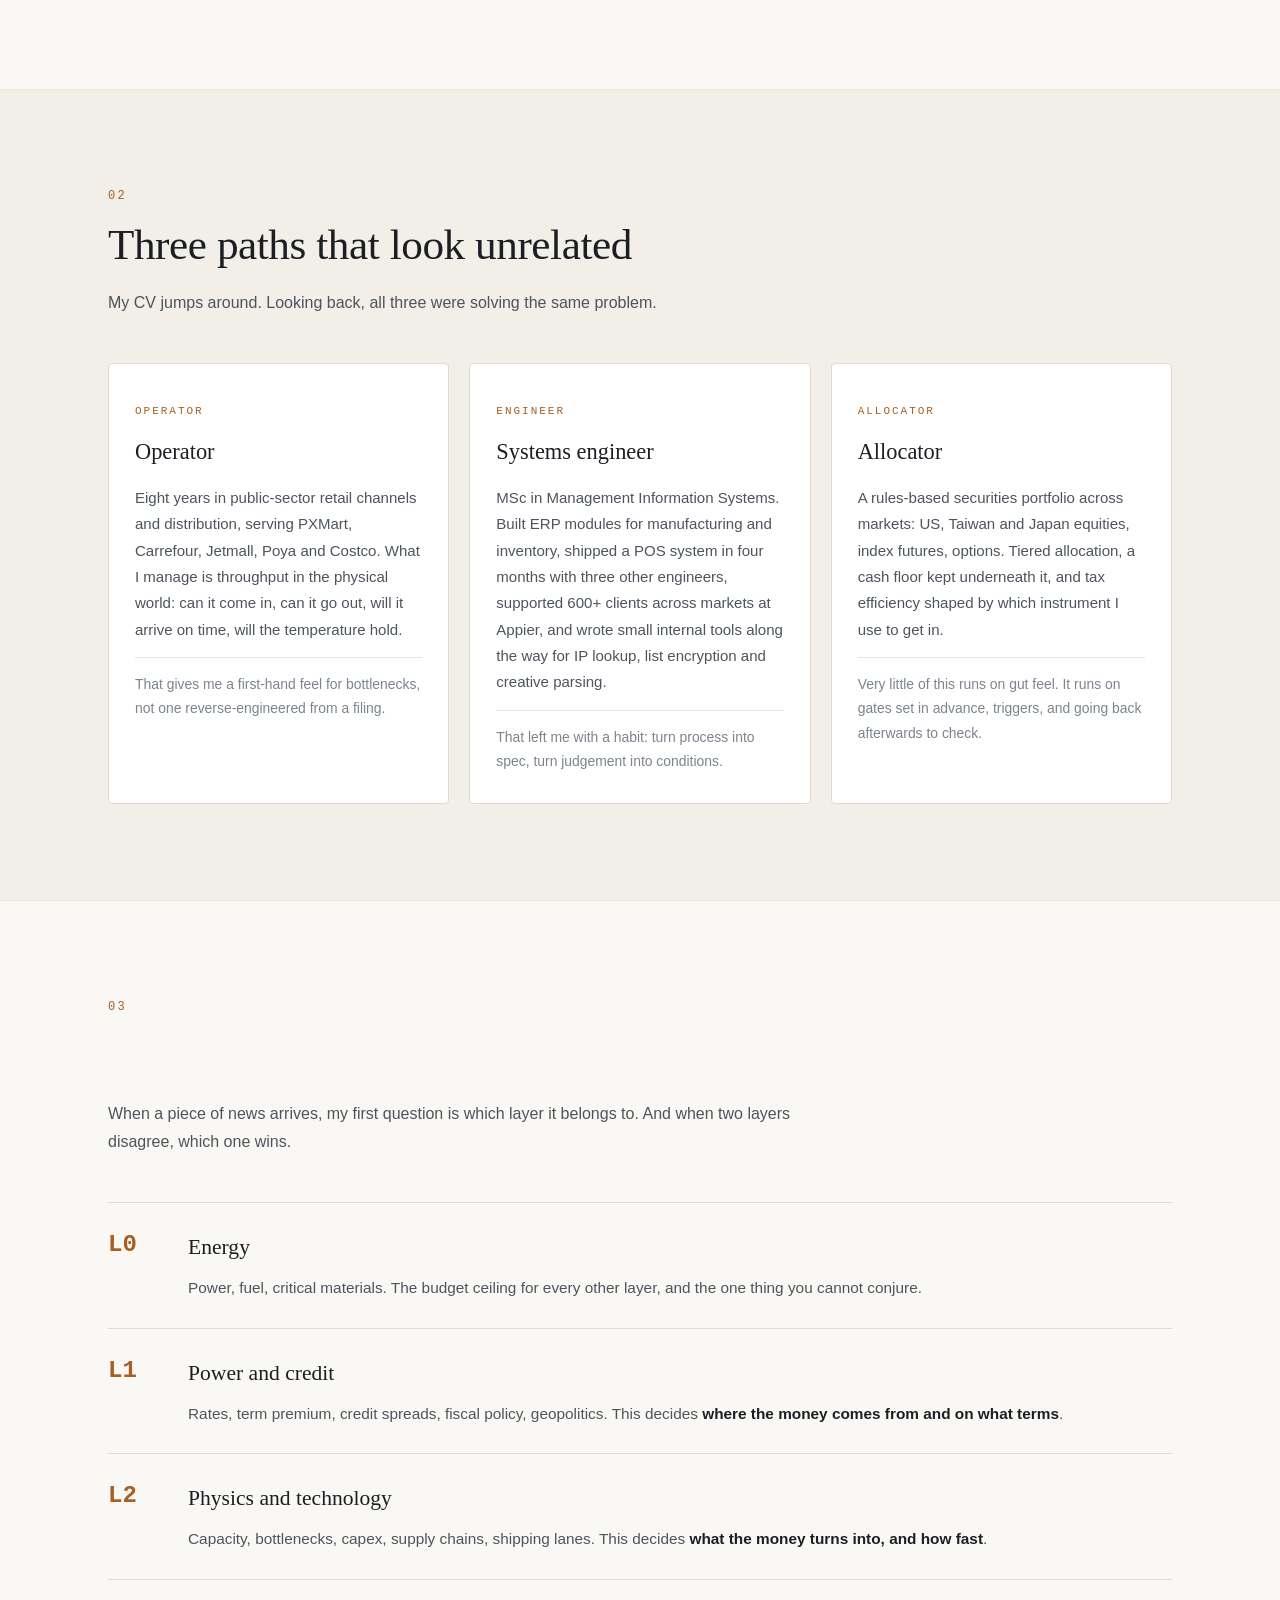
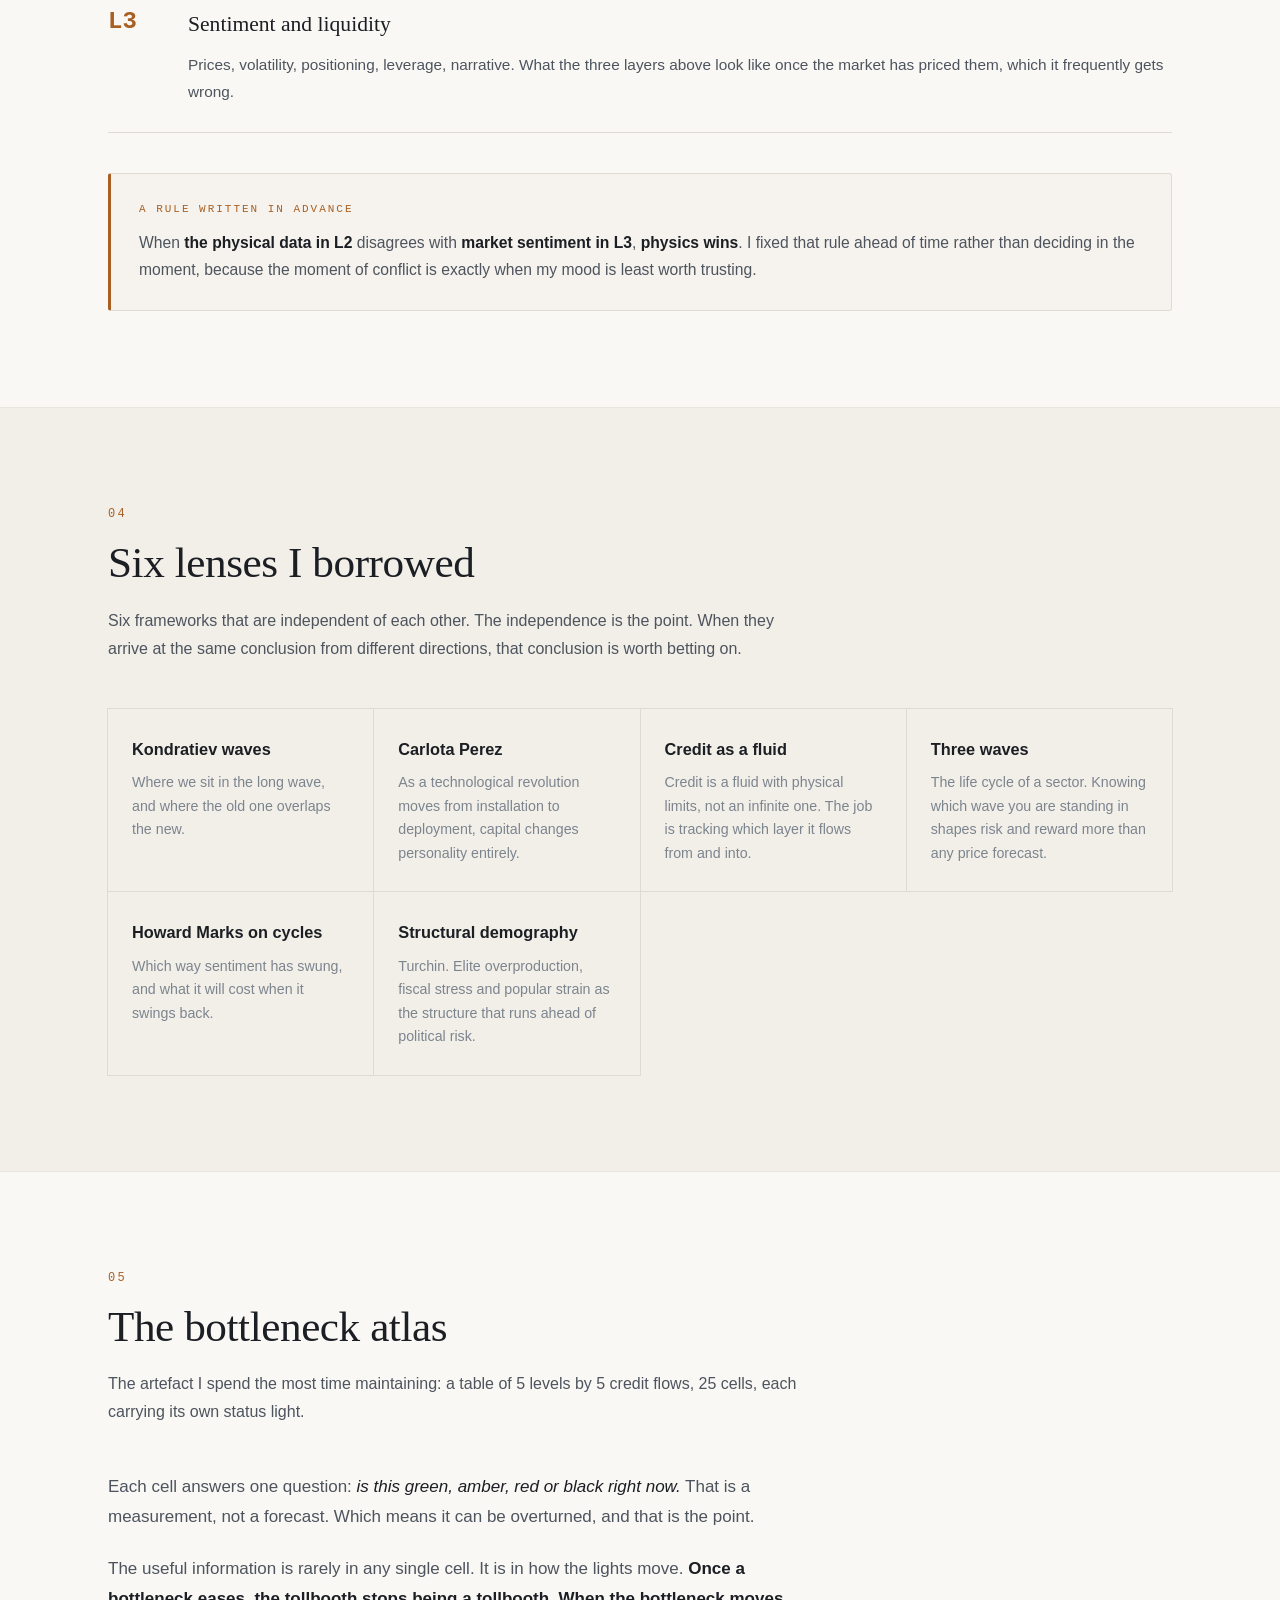
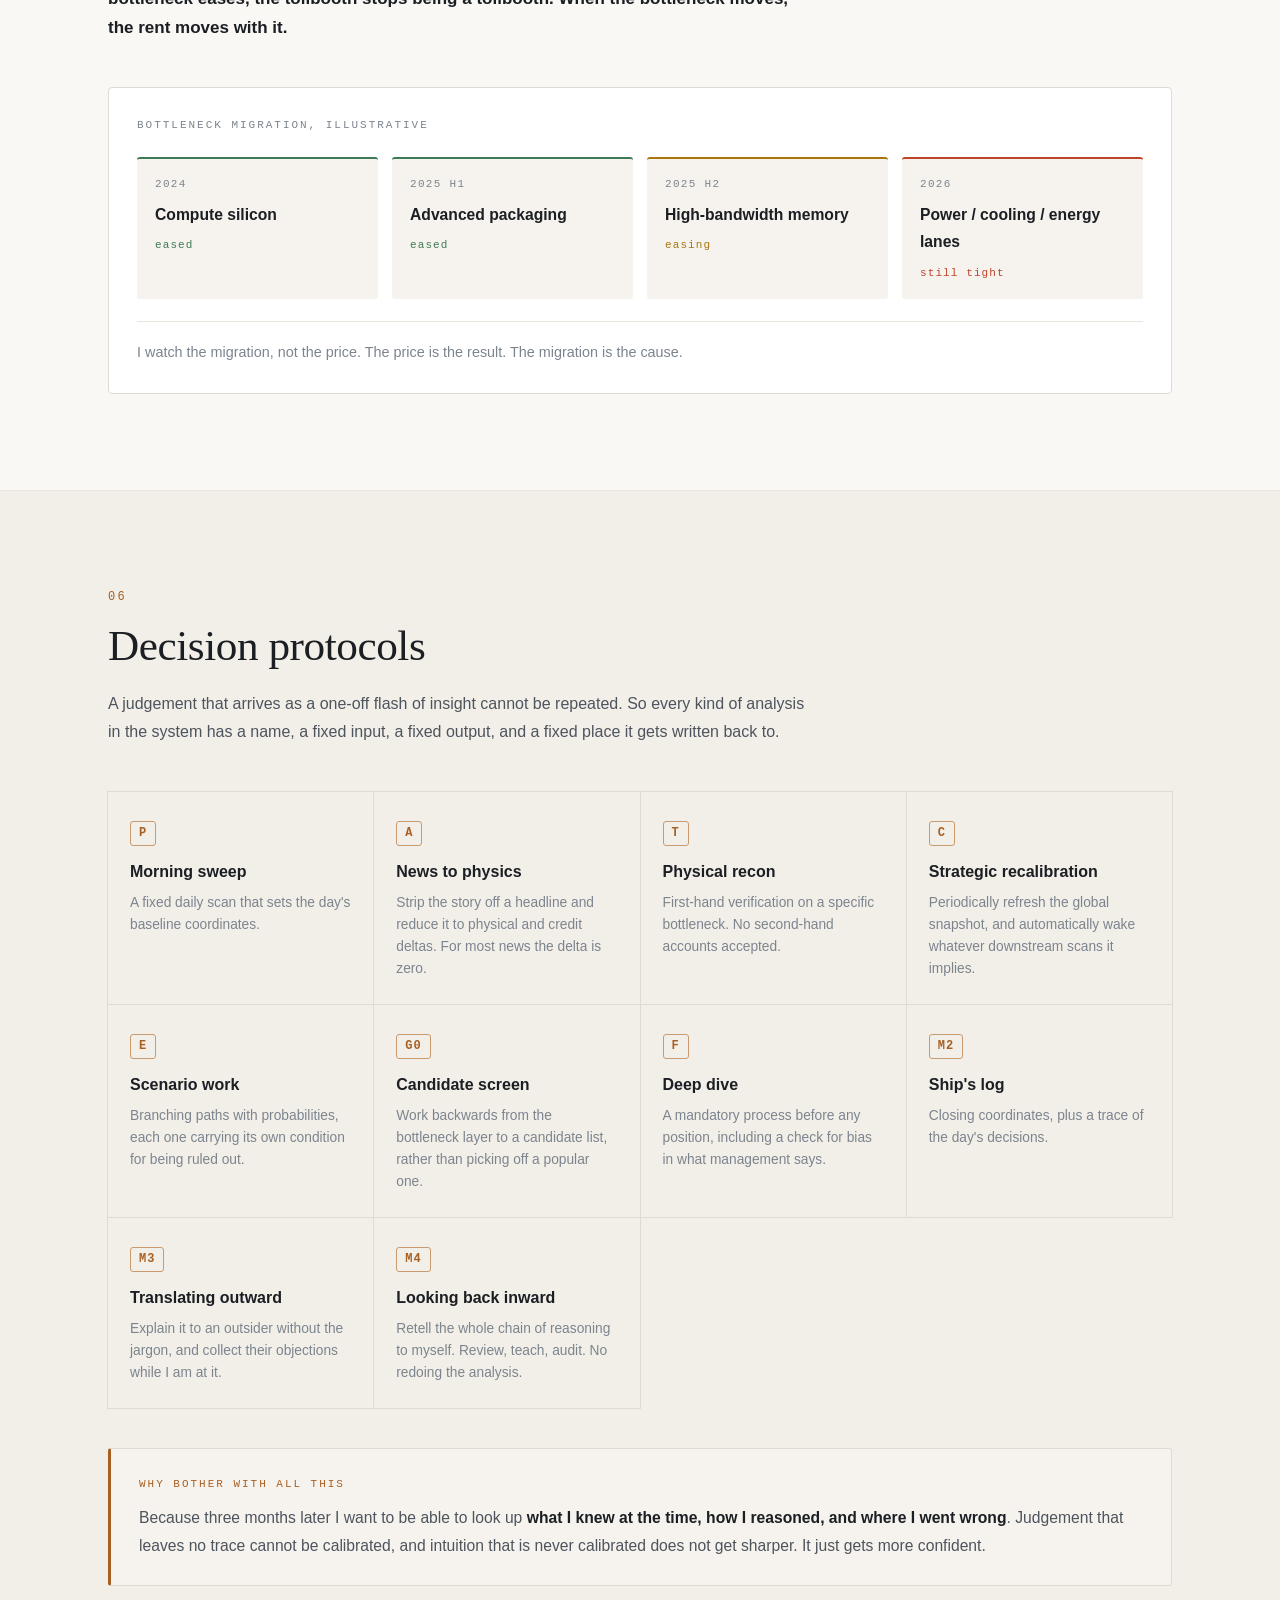
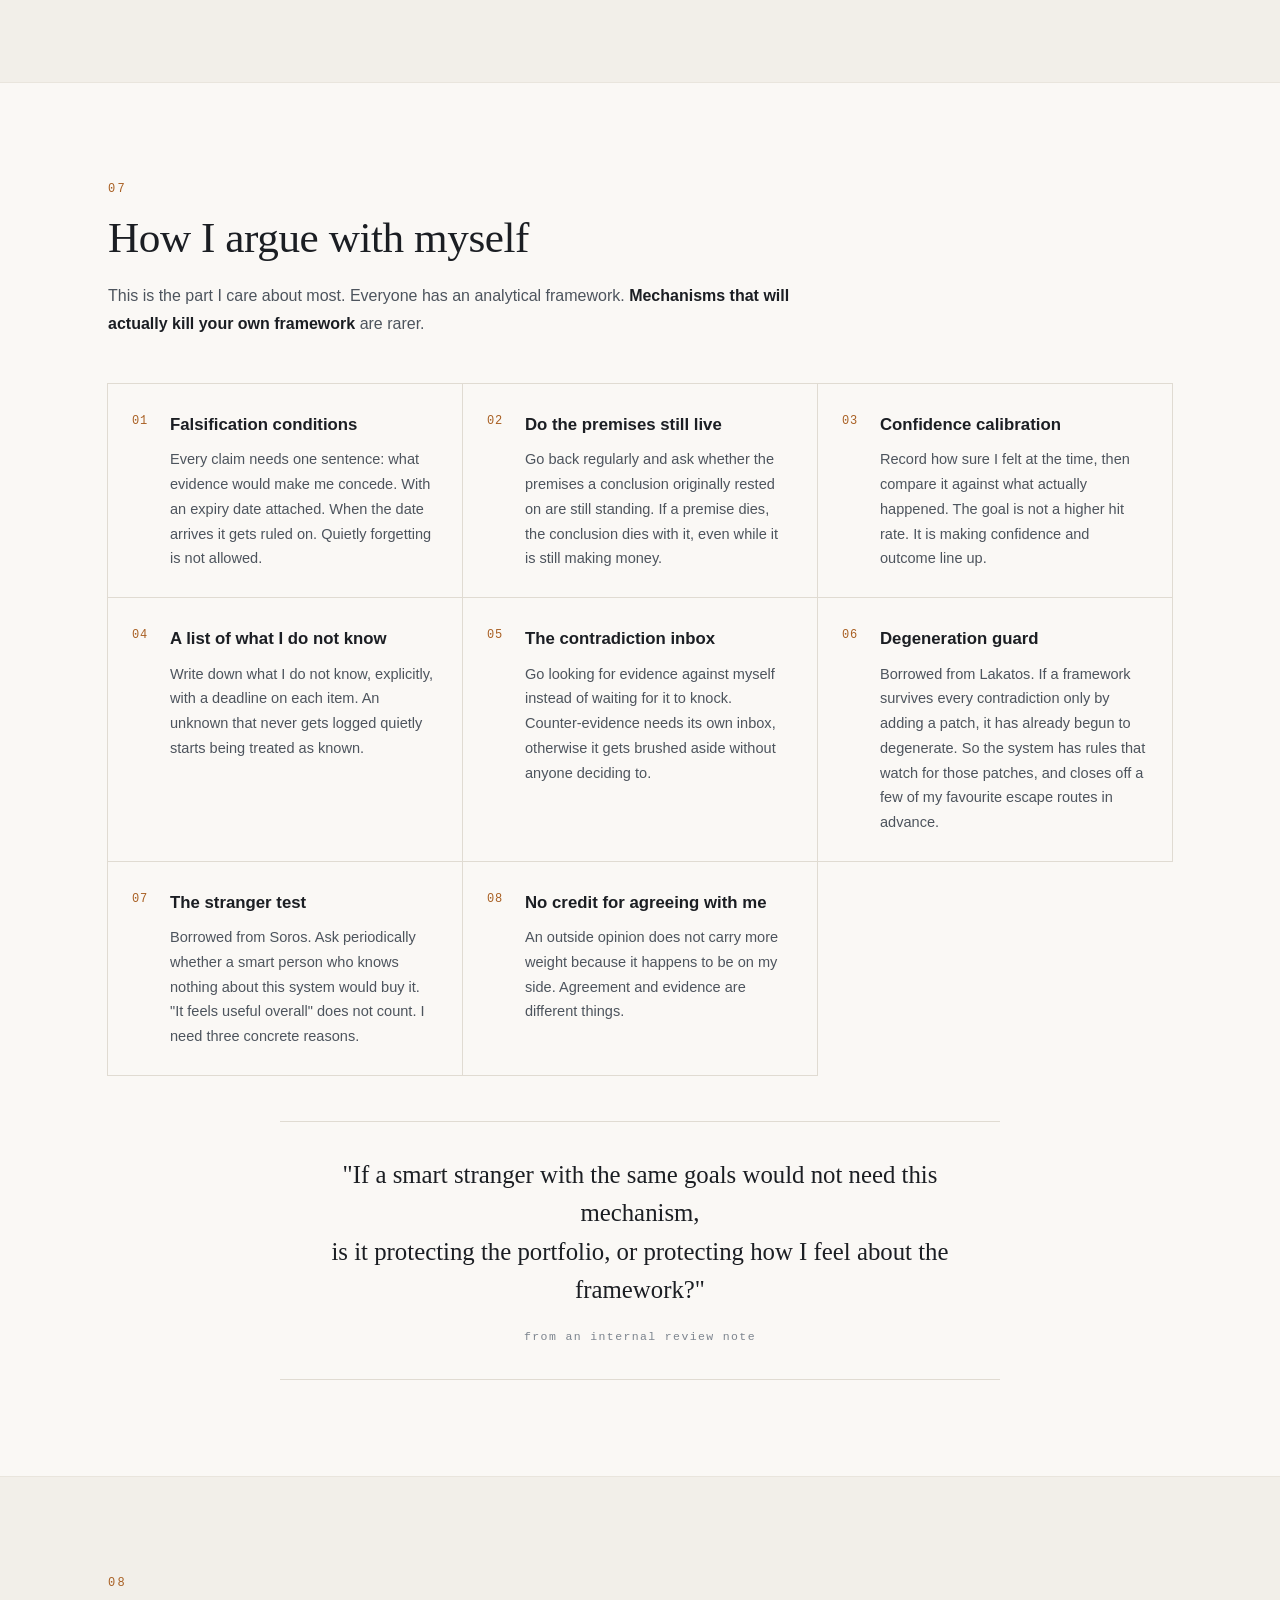
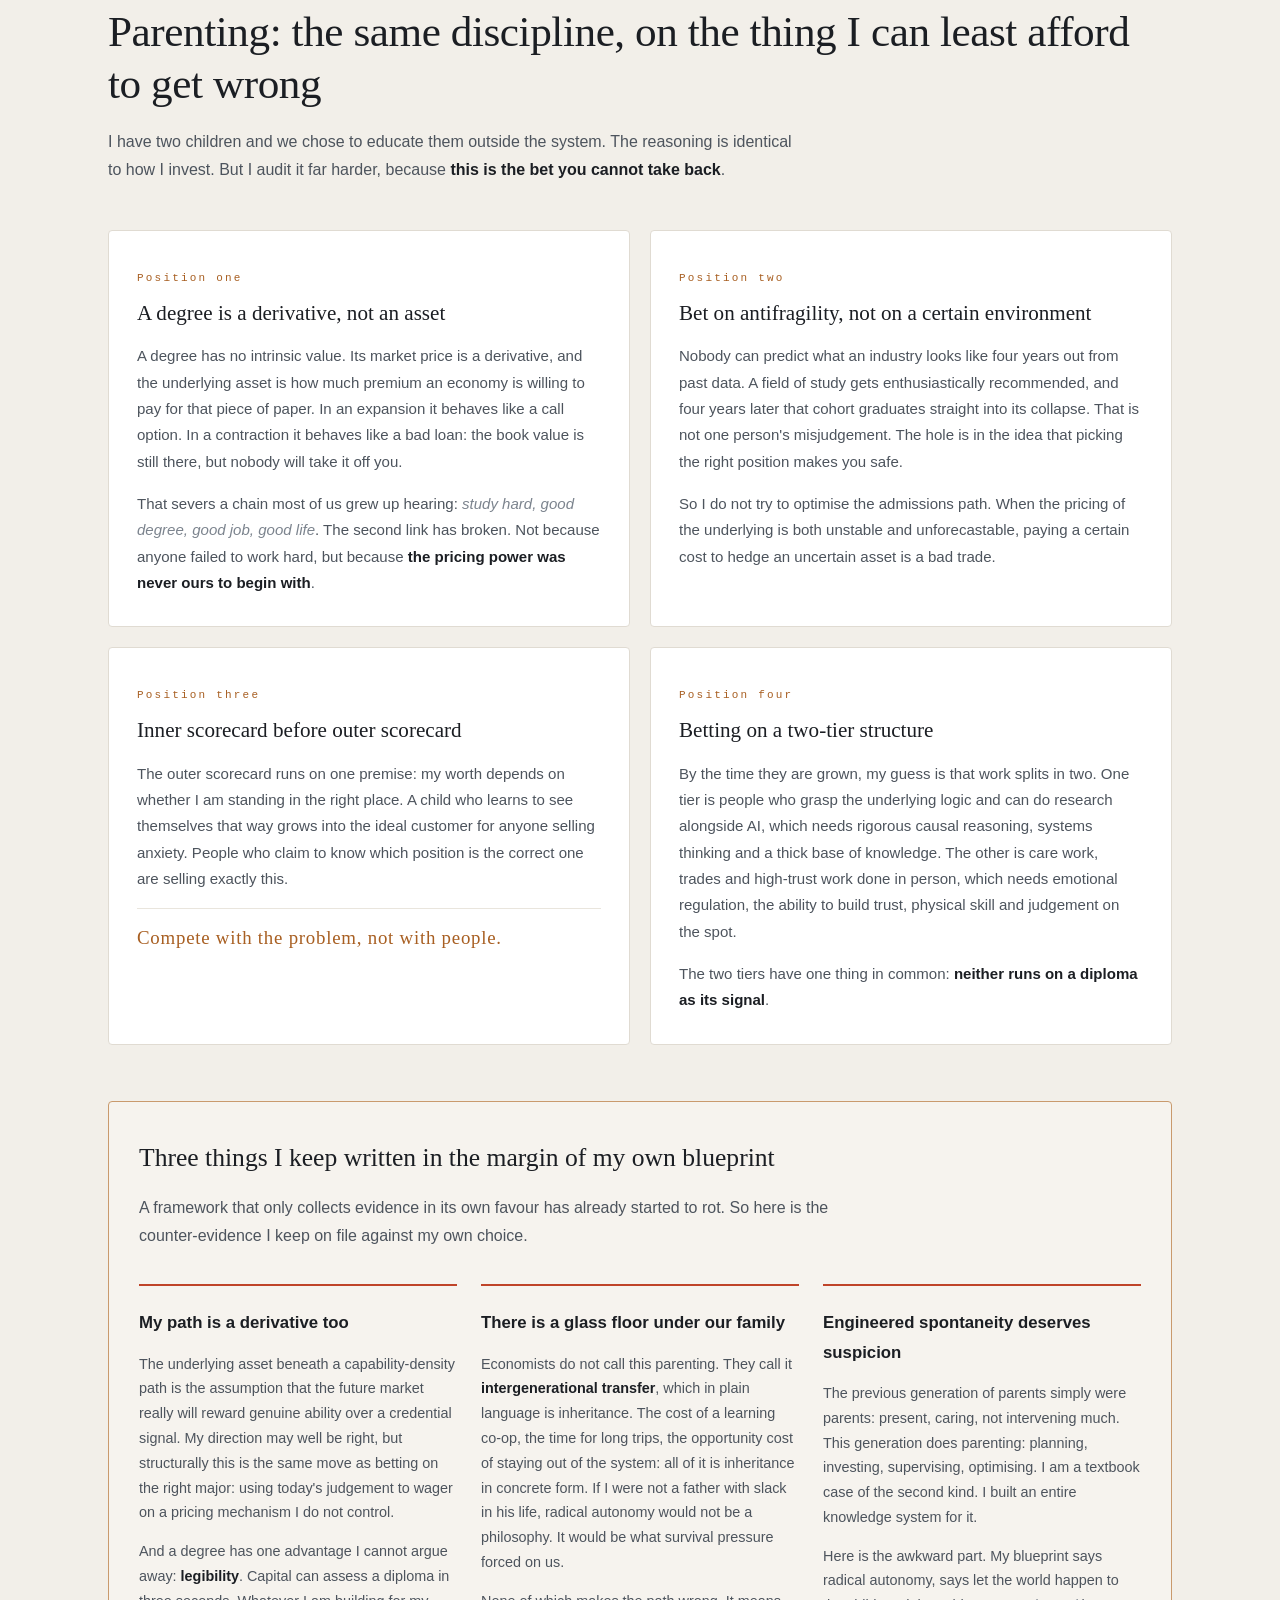
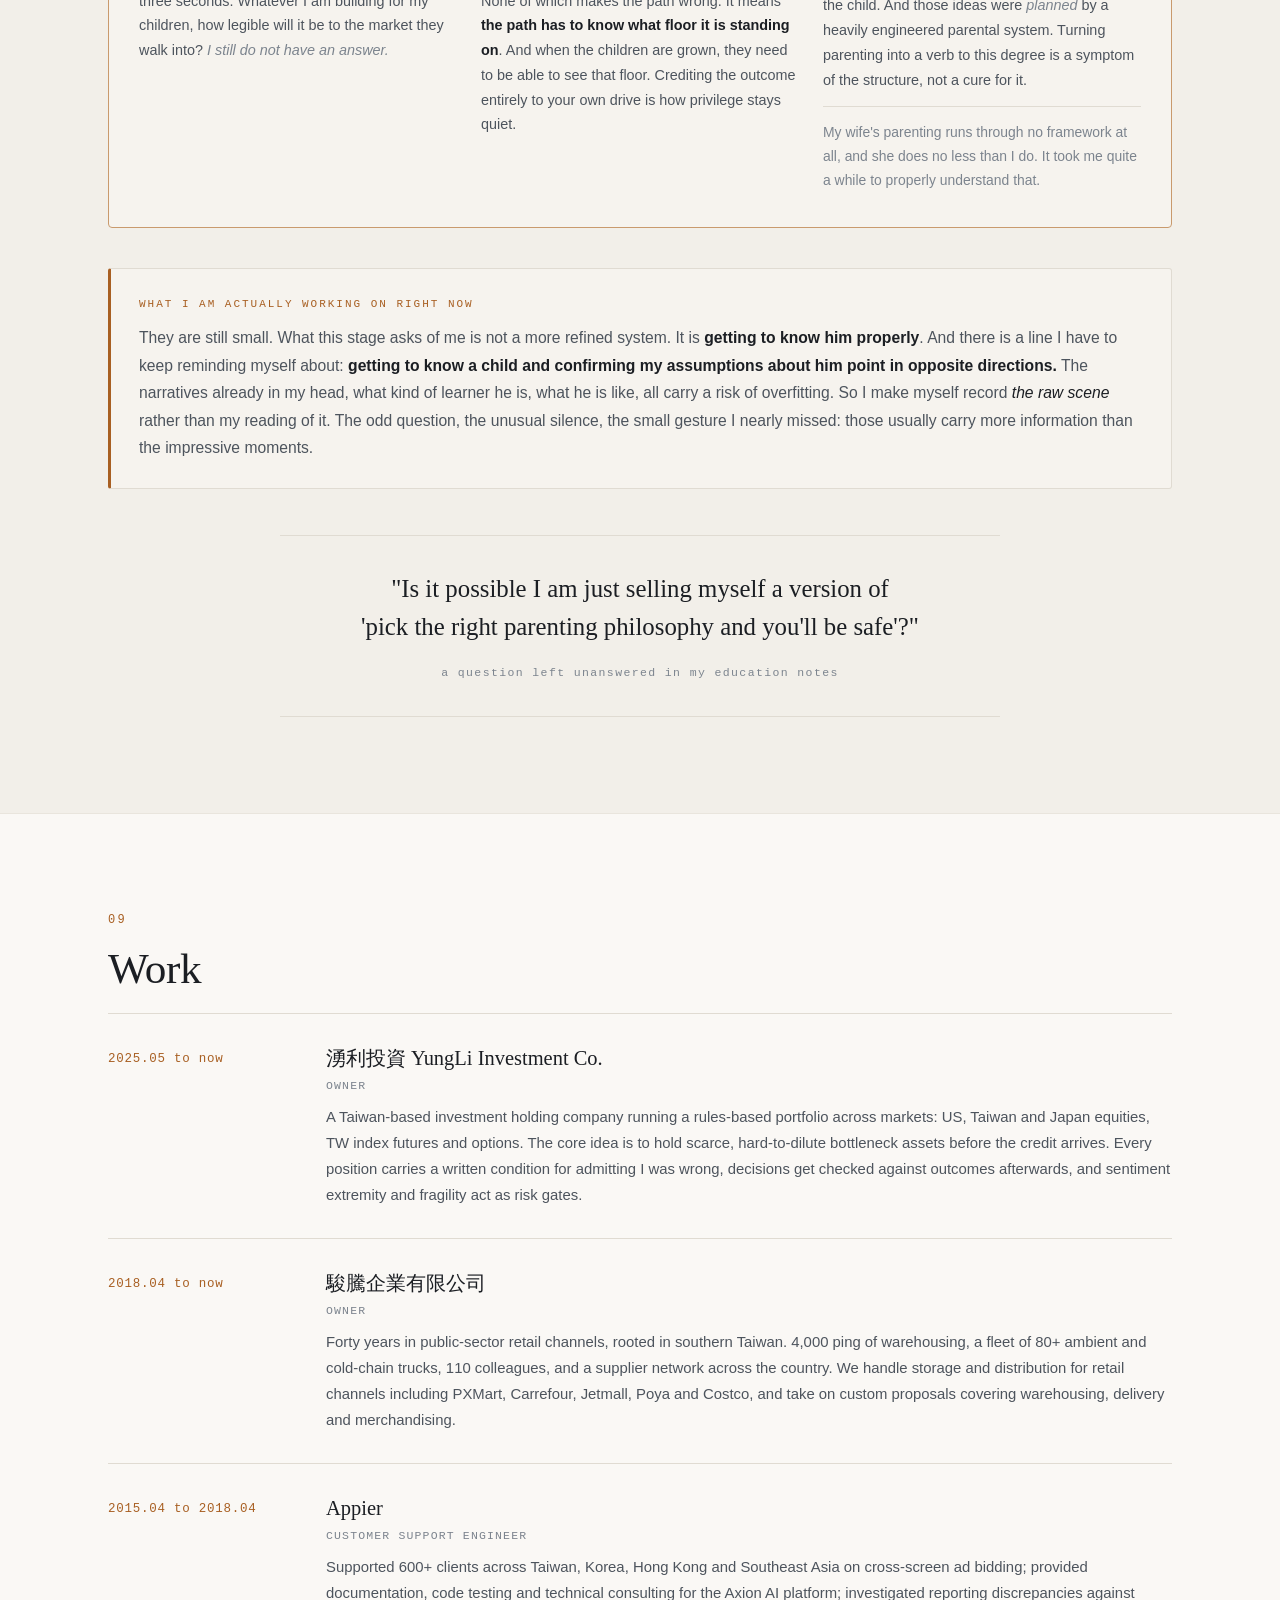
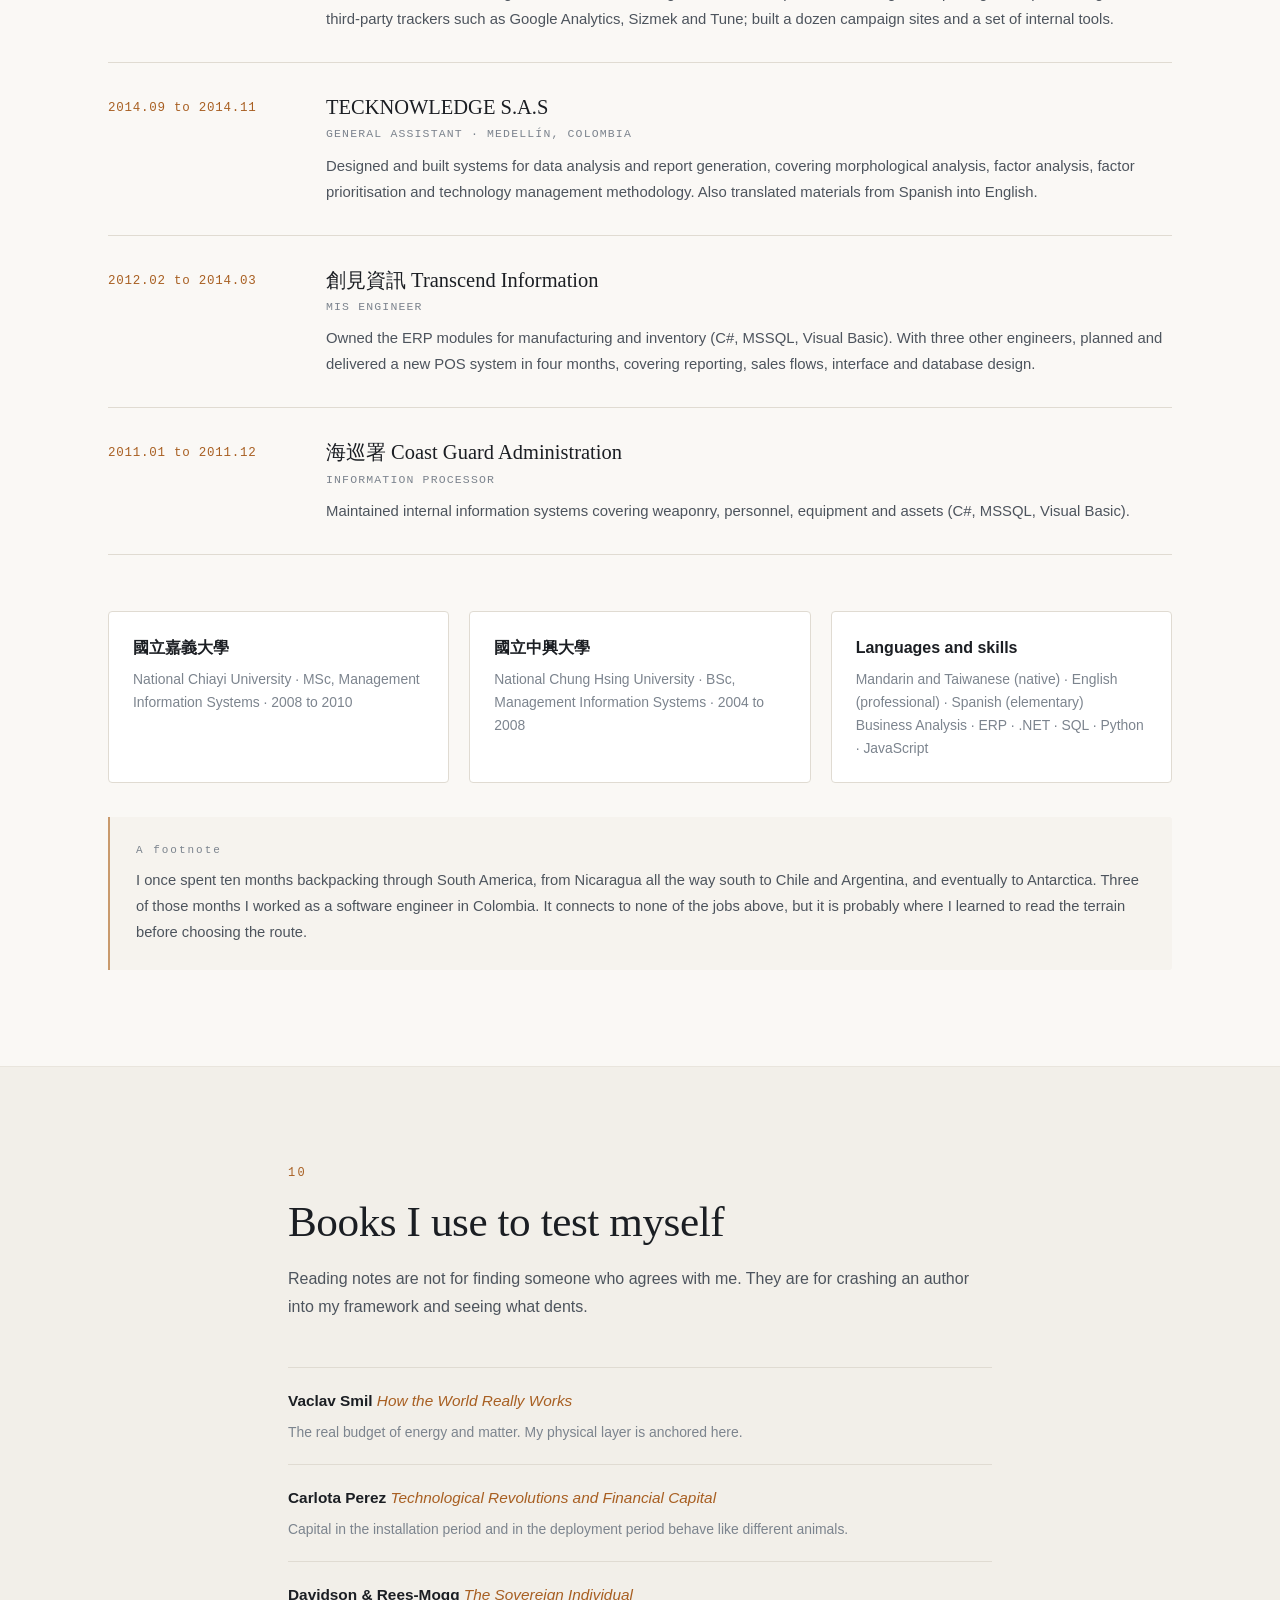
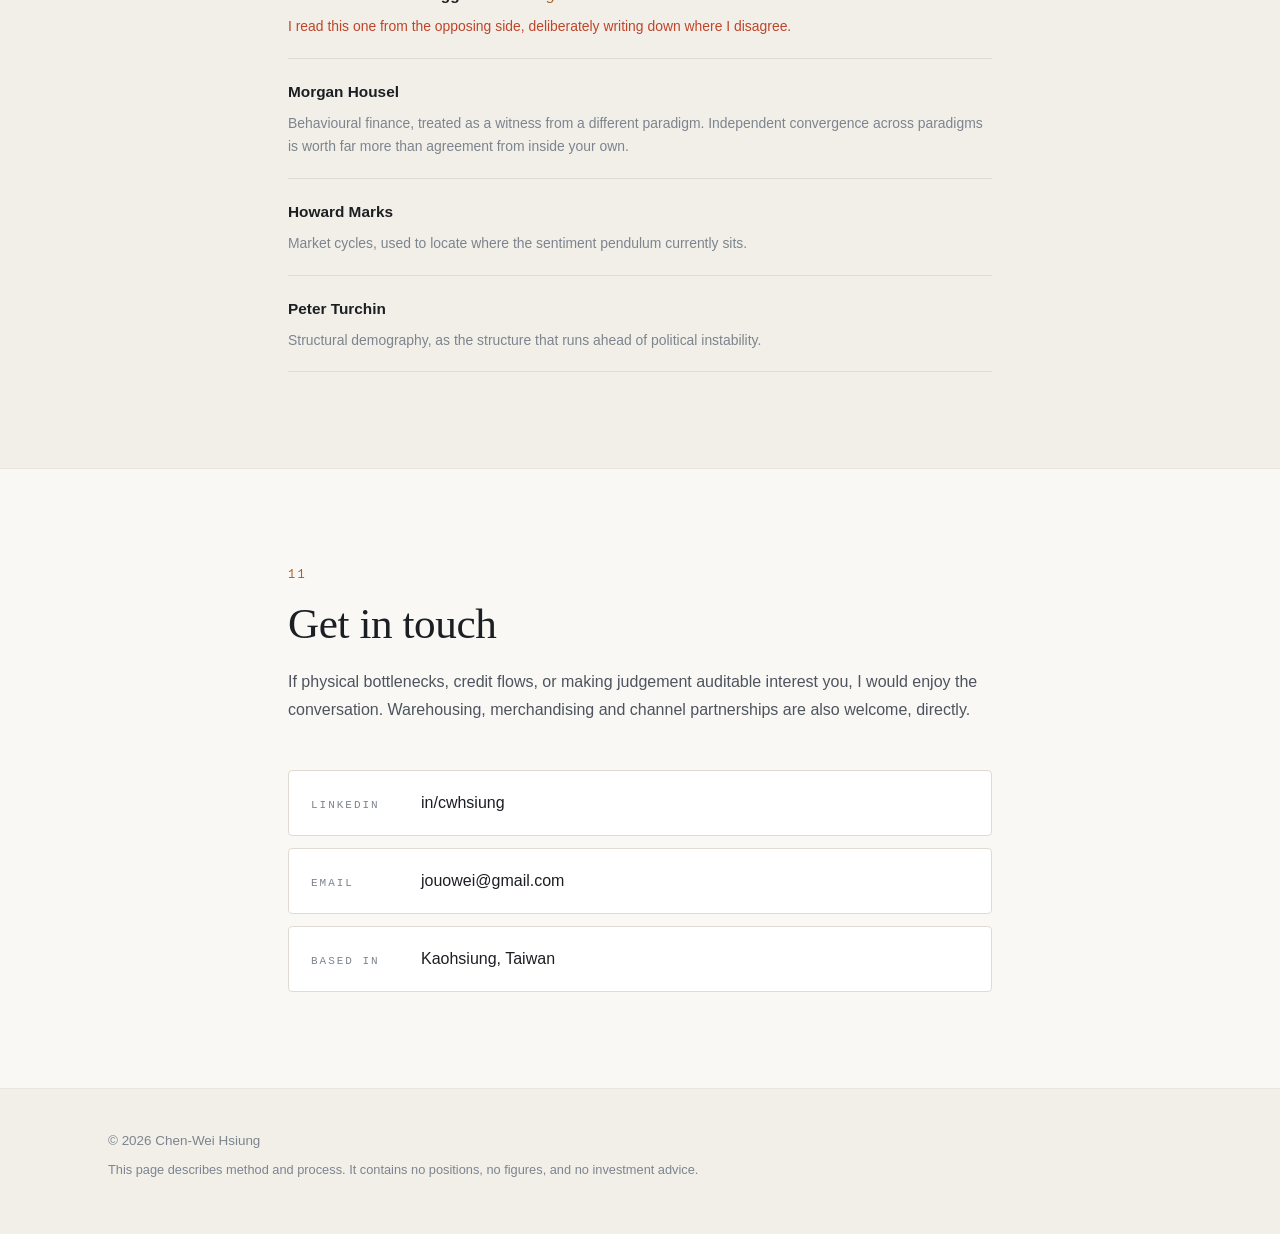
==== commit cccda19e: "Add language switching, drop dashes, warm up the voice Full Chinese and English copy now ship togeth" ====
--- a/index.html
+++ b/index.html
@@ -3,8 +3,8 @@
 <head>
 <meta charset="utf-8">
 <meta name="viewport" content="width=device-width, initial-scale=1">
-<title>Chen-Wei Hsiung — 物流業者 · 系統工程師 · 規則導向投資人</title>
-<meta name="description" content="Chen-Wei Hsiung：在高雄經營倉儲配送，同時以一套可證偽的規則系統管理跨市場投資組合。物理瓶頸、信用流、與可稽核的判斷。">
+<title>Chen-Wei Hsiung</title>
+<meta name="description" content="Chen-Wei Hsiung：在高雄經營倉儲配送，也用一套自己寫的規則系統管理跨市場投資組合。關於物理瓶頸、信用流，以及怎麼跟自己吵架。">
 <meta name="author" content="Chen-Wei Hsiung">
 <meta property="og:title" content="Chen-Wei Hsiung">
 <meta property="og:description" content="在信用抵達之前，先買下收費站。">
@@ -14,25 +14,30 @@
 </head>
 <body>
 
-<a class="skip" href="#main">跳至主要內容</a>
+<a class="skip" href="#main"><span lang="zh">跳至主要內容</span><span lang="en">Skip to content</span></a>
 
 <header class="topbar">
   <a class="brand" href="#top">CW<span class="brand-dot">.</span>H</a>
-  <nav class="topnav" aria-label="主要導覽">
-    <a href="#thesis">論點</a>
-    <a href="#lens">三條線索</a>
-    <a href="#model">世界模型</a>
-    <a href="#foundation">理論基座</a>
-    <a href="#bottleneck">瓶頸圖譜</a>
-    <a href="#protocol">決策協議</a>
-    <a href="#epistemics">認識論紀律</a>
-    <a href="#parenting">親職</a>
-    <a href="#career">經歷</a>
-    <a href="#contact">聯絡</a>
+  <nav class="topnav" aria-label="Sections">
+    <a href="#thesis"><span lang="zh">論點</span><span lang="en">Thesis</span></a>
+    <a href="#lens"><span lang="zh">三條路</span><span lang="en">Three paths</span></a>
+    <a href="#model"><span lang="zh">世界模型</span><span lang="en">World model</span></a>
+    <a href="#lenses"><span lang="zh">六副眼鏡</span><span lang="en">Six lenses</span></a>
+    <a href="#bottleneck"><span lang="zh">瓶頸圖譜</span><span lang="en">Bottlenecks</span></a>
+    <a href="#protocol"><span lang="zh">決策協議</span><span lang="en">Protocols</span></a>
+    <a href="#epistemics"><span lang="zh">跟自己吵架</span><span lang="en">Arguing with myself</span></a>
+    <a href="#parenting"><span lang="zh">親職</span><span lang="en">Parenting</span></a>
+    <a href="#career"><span lang="zh">經歷</span><span lang="en">Work</span></a>
+    <a href="#contact"><span lang="zh">聯絡</span><span lang="en">Contact</span></a>
   </nav>
-  <button id="themeToggle" class="theme-toggle" type="button" aria-label="切換淺色／深色主題">
-    <span class="theme-icon" aria-hidden="true"></span>
-  </button>
+  <div class="toggles">
+    <button id="langToggle" class="lang-toggle" type="button" aria-label="Switch language">
+      <span lang="zh">EN</span><span lang="en">中</span>
+    </button>
+    <button id="themeToggle" class="theme-toggle" type="button" aria-label="Switch light or dark theme">
+      <span class="theme-icon" aria-hidden="true"></span>
+    </button>
+  </div>
 </header>
 
 <main id="main">
@@ -40,32 +45,55 @@
 <!-- ───────────────────────── HERO ───────────────────────── -->
 <section id="top" class="hero">
   <div class="wrap">
-    <p class="eyebrow reveal">Kaohsiung, Taiwan</p>
+    <p class="eyebrow reveal"><span lang="zh">台灣 高雄</span><span lang="en">Kaohsiung, Taiwan</span></p>
     <h1 class="reveal">Chen-Wei&nbsp;Hsiung</h1>
-    <p class="role reveal">物流業者 <span class="sep">/</span> 系統工程師 <span class="sep">/</span> 規則導向投資人</p>
+    <p class="role reveal">
+      <span lang="zh">物流業者 <span class="sep">/</span> 系統工程師 <span class="sep">/</span> 兩個孩子的爸</span>
+      <span lang="en">Logistics operator <span class="sep">/</span> Systems engineer <span class="sep">/</span> Father of two</span>
+    </p>
 
     <blockquote class="hero-quote reveal">
-      在信用抵達之前，先買下收費站。
-      <cite>Own the tollbooth before the credit arrives.</cite>
+      <span lang="zh">在信用抵達之前，先買下收費站。</span>
+      <span lang="en">Own the tollbooth before the credit arrives.</span>
+      <cite lang="en" class="when-zh">Own the tollbooth before the credit arrives.</cite>
+      <cite lang="zh" class="when-en">在信用抵達之前，先買下收費站。</cite>
     </blockquote>
 
-    <p class="lede reveal">
-      我在高雄經營一家倉儲配送公司，也用一套可證偽的規則系統管理跨市場投資組合。
-      這兩件事在我看來是同一件事——<strong>找出物理上不可繞過的瓶頸，然後持有它</strong>。
-    </p>
+    <div class="lede reveal">
+      <p lang="zh">
+        我在高雄經營一家倉儲配送公司，每天處理的是坪數、車輛、溫層和到貨時間。
+        我也用一套自己慢慢寫出來的規則，管理跨市場的投資組合。
+        這兩件事在我看來是同一件事：<strong>找出那個繞不過去的環節，然後想辦法待在那裡</strong>。
+      </p>
+      <p lang="en">
+        I run a warehousing and distribution company in Kaohsiung. My days are floor space,
+        trucks, cold chain, delivery windows. I also manage a cross-market portfolio using a
+        rulebook I wrote myself, slowly, over years. To me these are the same job:
+        <strong>find the step nobody can route around, then find a way to be standing there</strong>.
+      </p>
+    </div>
 
     <div class="stats reveal">
       <div class="stat">
-        <span class="stat-n">8<small>年</small></span>
-        <span class="stat-l">經營實體物流<br><em>4,000 坪倉儲 · 80+ 常低溫車隊 · 110 名員工</em></span>
+        <span class="stat-n">8<small lang="zh">年</small><small lang="en">yrs</small></span>
+        <span class="stat-l">
+          <span lang="zh">經營實體物流<br><em>4,000 坪倉儲 · 80 多輛常低溫車 · 110 位同事</em></span>
+          <span lang="en">running physical logistics<br><em>4,000 ping of warehouse · 80+ ambient and cold trucks · 110 colleagues</em></span>
+        </span>
       </div>
       <div class="stat">
-        <span class="stat-n">14<small>年</small></span>
-        <span class="stat-l">寫程式與建系統<br><em>ERP · POS · 廣告轉換追蹤 · 內部工具</em></span>
+        <span class="stat-n">14<small lang="zh">年</small><small lang="en">yrs</small></span>
+        <span class="stat-l">
+          <span lang="zh">寫程式、建系統<br><em>ERP · POS · 廣告轉換追蹤 · 一堆內部小工具</em></span>
+          <span lang="en">writing code and building systems<br><em>ERP · POS · ad conversion tracking · a pile of internal tools</em></span>
+        </span>
       </div>
       <div class="stat">
-        <span class="stat-n">9<small>模組</small></span>
-        <span class="stat-l">投資系統 3.0 知識體系<br><em>DOC-0 ～ DOC-8 · 12 個動態資料庫</em></span>
+        <span class="stat-n">9<small lang="zh">模組</small><small lang="en">modules</small></span>
+        <span class="stat-l">
+          <span lang="zh">自己長出來的知識庫<br><em>DOC-0 到 DOC-8，加 12 個動態資料庫</em></span>
+          <span lang="en">of a knowledge base I grew myself<br><em>DOC-0 through DOC-8, plus 12 live databases</em></span>
+        </span>
       </div>
     </div>
   </div>
@@ -75,62 +103,119 @@
 <section id="thesis" class="band">
   <div class="wrap narrow">
     <p class="sec-num">01</p>
-    <h2 class="reveal">論點</h2>
+    <h2 class="reveal"><span lang="zh">論點</span><span lang="en">The thesis</span></h2>
     <div class="prose reveal">
-      <p class="big">
-        大多數投資論述從「這家公司會不會賺錢」開始。我從更前面一步開始：
-        <strong>這條路上，哪個環節是繞不過去的？</strong>
-      </p>
-      <p>
-        我每天面對的是坪數、車輛、溫層與到貨時間。當冷鏈車不夠，再漂亮的訂單也出不去——
-        瓶頸對我不是隱喻，是每天要調度的東西。這個直覺後來變成我看資本市場的方式：
-        資本支出的敘事可以很快，但電力、冷卻、材料、航道與產能不會。
-        <strong>敘事的速度上限，由物理決定。</strong>
-      </p>
-      <p>
-        所以我找的是「稀缺、不可稀釋、位在流量必經之處」的資產，並且在信用大量湧入把它定價完成之前持有。
-        每一個部位都附帶明確的可證偽條件——寫下什麼證據會讓我判定自己錯了，並給它一個到期日。
-      </p>
-    </div>
-  </div>
-</section>
-
-<!-- ───────────────────────── THREE LENSES ───────────────────────── -->
+      <p class="big" lang="zh">
+        大部分人問的是「這家公司會不會賺錢」。我習慣往前站一步問：
+        <strong>這條路上，哪一段是繞不過去的？</strong>
+      </p>
+      <p class="big" lang="en">
+        Most people ask whether a company will make money. I have a habit of standing one step
+        further back and asking: <strong>on this road, which stretch can nobody route around?</strong>
+      </p>
+
+      <p lang="zh">
+        這個習慣不是從財報學來的，是從冷鏈車學來的。訂單再漂亮，車不夠就是出不去。
+        所以「瓶頸」對我從來不是比喻，那是我每天早上要調度的東西。
+      </p>
+      <p lang="en">
+        I did not pick this habit up from financial statements. I picked it up from refrigerated
+        trucks. However good the orders look, if you are short a truck the goods do not move.
+        So a bottleneck has never been a metaphor to me. It is the thing I dispatch every morning.
+      </p>
+
+      <p lang="zh">
+        後來我發現，看資本市場其實是同一回事。錢可以在一週內決定要蓋多少座資料中心，
+        但電力、冷卻、材料、航道和產能不會跟著加速。<strong>故事跑得多快，最後是物理說了算。</strong>
+      </p>
+      <p lang="en">
+        It took me a while to notice that capital markets work the same way. Money can decide how
+        many data centres to build in a week. Power, cooling, materials, shipping lanes and capacity
+        do not speed up to match. <strong>However fast the story runs, physics has the last word.</strong>
+      </p>
+
+      <p lang="zh">
+        所以我找的是那種稀缺、不容易被稀釋、剛好卡在必經之路上的東西，
+        並且盡量在信用大舉湧入、把它定價完成之前就先待在那裡。
+      </p>
+      <p lang="en">
+        So I look for things that are scarce, hard to dilute, and sitting on a path everyone has to
+        take. And I try to already be there before the credit floods in and finishes pricing it.
+      </p>
+
+      <p lang="zh">
+        然後，每一個部位我都會先寫下一句話：什麼證據出現，我就承認自己看錯了。
+        還會給它一個日期。
+      </p>
+      <p lang="en">
+        Then, for every position, I write one sentence in advance: what evidence would make me admit
+        I was wrong. And I give that sentence a date.
+      </p>
+    </div>
+  </div>
+</section>
+
+<!-- ───────────────────────── THREE PATHS ───────────────────────── -->
 <section id="lens" class="band alt">
   <div class="wrap">
     <p class="sec-num">02</p>
-    <h2 class="reveal">三條線索，匯流成一個方法</h2>
-    <p class="sec-sub reveal">我的職涯看起來是三段不相干的路。實際上它們解決的是同一個問題。</p>
+    <h2 class="reveal">
+      <span lang="zh">三條看起來不相干的路</span>
+      <span lang="en">Three paths that look unrelated</span>
+    </h2>
+    <p class="sec-sub reveal">
+      <span lang="zh">我的履歷跳來跳去。但回頭看，它們解的是同一個問題。</span>
+      <span lang="en">My CV jumps around. Looking back, all three were solving the same problem.</span>
+    </p>
 
     <div class="cards three">
       <article class="card reveal">
         <span class="card-tag">Operator</span>
-        <h3>營運者</h3>
-        <p>
-          八年經營軍公教通路與零售儲運，服務全聯、家福、捷盟、寶雅、Costco 等通路。
-          倉儲、冷鏈、配送、商化——我管理的是實體世界的吞吐量與限制條件。
-        </p>
-        <p class="card-note">→ 這給了我對「瓶頸」的第一手直覺，而不是從財報反推的想像。</p>
+        <h3><span lang="zh">營運者</span><span lang="en">Operator</span></h3>
+        <p lang="zh">
+          八年做軍公教通路和零售儲運，服務全聯、家福、捷盟、寶雅、Costco 這些通路。
+          我管的是實體世界的吞吐量：東西進得來嗎、出得去嗎、幾點到、溫度撐不撐得住。
+        </p>
+        <p lang="en">
+          Eight years in public-sector retail channels and distribution, serving PXMart, Carrefour,
+          Jetmall, Poya and Costco. What I manage is throughput in the physical world: can it come in,
+          can it go out, will it arrive on time, will the temperature hold.
+        </p>
+        <p class="card-note" lang="zh">這讓我對瓶頸的感覺很直接，不是從財報反推出來的想像。</p>
+        <p class="card-note" lang="en">That gives me a first-hand feel for bottlenecks, not one reverse-engineered from a filing.</p>
       </article>
 
       <article class="card reveal">
         <span class="card-tag">Engineer</span>
-        <h3>系統工程師</h3>
-        <p>
-          資訊管理碩士。做過製造與庫存 ERP、四個月內與三位工程師交付一套 POS 系統、
-          在 Appier 支援 600+ 跨市場廣告客戶，並自建 IP 查詢、加密與素材解析工具。
-        </p>
-        <p class="card-note">→ 這給了我把流程寫成規格、把判斷寫成條件的習慣。</p>
+        <h3><span lang="zh">系統工程師</span><span lang="en">Systems engineer</span></h3>
+        <p lang="zh">
+          資訊管理碩士。做過製造和庫存的 ERP，和三位工程師在四個月內把一套 POS 系統生出來，
+          在 Appier 支援六百多個跨市場客戶，順手寫了些查 IP、加密、解析素材的小工具。
+        </p>
+        <p lang="en">
+          MSc in Management Information Systems. Built ERP modules for manufacturing and inventory,
+          shipped a POS system in four months with three other engineers, supported 600+ clients
+          across markets at Appier, and wrote small internal tools along the way for IP lookup,
+          list encryption and creative parsing.
+        </p>
+        <p class="card-note" lang="zh">這讓我養成一個習慣：把流程寫成規格，把判斷寫成條件。</p>
+        <p class="card-note" lang="en">That left me with a habit: turn process into spec, turn judgement into conditions.</p>
       </article>
 
       <article class="card reveal">
         <span class="card-tag">Allocator</span>
-        <h3>配置者</h3>
-        <p>
-          以規則導向管理跨市場證券組合（美股／台股／日股、指數期貨、選擇權），
-          三層資產架構搭配國庫券地板，稅務效率納入部署工具的選擇。
-        </p>
-        <p class="card-note">→ 這裡不靠盤感。靠的是閘門、觸發條件與事後回測。</p>
+        <h3><span lang="zh">配置者</span><span lang="en">Allocator</span></h3>
+        <p lang="zh">
+          用規則管理跨市場的證券組合：美股、台股、日股、指數期貨、選擇權。
+          分層配置，留一層現金地板，稅務效率會影響我選哪個工具進場。
+        </p>
+        <p lang="en">
+          A rules-based securities portfolio across markets: US, Taiwan and Japan equities, index
+          futures, options. Tiered allocation, a cash floor kept underneath it, and tax efficiency
+          shaped by which instrument I use to get in.
+        </p>
+        <p class="card-note" lang="zh">這裡我不太靠盤感。靠的是事先設好的閘門、觸發條件，和事後回頭對答案。</p>
+        <p class="card-note" lang="en">Very little of this runs on gut feel. It runs on gates set in advance, triggers, and going back afterwards to check.</p>
       </article>
     </div>
   </div>
@@ -140,64 +225,104 @@
 <section id="model" class="band">
   <div class="wrap">
     <p class="sec-num">03</p>
-    <h2 class="reveal">世界模型：四層</h2>
-    <p class="sec-sub reveal">任何一則新聞進到系統，第一件事是問：它屬於哪一層？層與層之間衝突時，誰優先？</p>
+    <h2 class="reveal"><span lang="zh">我看世界的四層</span><span lang="en">The four layers I read the world in</span></h2>
+    <p class="sec-sub reveal">
+      <span lang="zh">一則新聞進來，我第一件事是問它屬於哪一層。層跟層打架的時候，誰說了算。</span>
+      <span lang="en">When a piece of news arrives, my first question is which layer it belongs to. And when two layers disagree, which one wins.</span>
+    </p>
 
     <ol class="layers">
       <li class="layer reveal">
         <span class="layer-id">L0</span>
         <div class="layer-body">
-          <h3>能量</h3>
-          <p>電力、燃料、關鍵材料。所有其他層的物理預算上限。這一層無法用信用變出來。</p>
+          <h3><span lang="zh">能量</span><span lang="en">Energy</span></h3>
+          <p lang="zh">電力、燃料、關鍵材料。這是其他所有層的預算上限，而且它變不出來。</p>
+          <p lang="en">Power, fuel, critical materials. The budget ceiling for every other layer, and the one thing you cannot conjure.</p>
         </div>
       </li>
       <li class="layer reveal">
         <span class="layer-id">L1</span>
         <div class="layer-body">
-          <h3>權力 / 信用</h3>
-          <p>利率、期限溢酬、信用利差、財政赤字、地緣秩序。決定<em>錢從哪裡來、以什麼條件來</em>。</p>
+          <h3><span lang="zh">權力與信用</span><span lang="en">Power and credit</span></h3>
+          <p lang="zh">利率、期限溢酬、信用利差、財政、地緣。它決定<em>錢從哪裡來、用什麼條件來</em>。</p>
+          <p lang="en">Rates, term premium, credit spreads, fiscal policy, geopolitics. This decides <em>where the money comes from and on what terms</em>.</p>
         </div>
       </li>
       <li class="layer reveal">
         <span class="layer-id">L2</span>
         <div class="layer-body">
-          <h3>物理 / 技術</h3>
-          <p>產能、瓶頸、資本支出、供應鏈、航道。決定<em>錢最後變成什麼東西</em>，以及變得多快。</p>
+          <h3><span lang="zh">物理與技術</span><span lang="en">Physics and technology</span></h3>
+          <p lang="zh">產能、瓶頸、資本支出、供應鏈、航道。它決定<em>錢最後變成什麼，以及變得多快</em>。</p>
+          <p lang="en">Capacity, bottlenecks, capex, supply chains, shipping lanes. This decides <em>what the money turns into, and how fast</em>.</p>
         </div>
       </li>
       <li class="layer reveal">
         <span class="layer-id">L3</span>
         <div class="layer-body">
-          <h3>情緒 / 流動性</h3>
-          <p>價格、波動、部位、槓桿、敘事。上面三層被市場<em>定價成什麼樣子</em>——而定價經常是錯的。</p>
+          <h3><span lang="zh">情緒與流動性</span><span lang="en">Sentiment and liquidity</span></h3>
+          <p lang="zh">價格、波動、部位、槓桿、故事。這是上面三層被市場定價之後的樣子，而定價常常是錯的。</p>
+          <p lang="en">Prices, volatility, positioning, leverage, narrative. What the three layers above look like once the market has priced them, which it frequently gets wrong.</p>
         </div>
       </li>
     </ol>
 
     <div class="rule reveal">
-      <span class="rule-label">寫進系統的規則</span>
-      <p>
-        當 <strong>L2 的物理數據</strong> 與 <strong>L3 的市場情緒</strong> 衝突時，<strong>物理優先</strong>。
-        這條規則事先寫死，不由當下的心情決定——因為衝突發生的當下，正是心情最不可信的時候。
-      </p>
-    </div>
-  </div>
-</section>
-
-<!-- ───────────────────────── FOUNDATION ───────────────────────── -->
-<section id="foundation" class="band alt">
+      <span class="rule-label"><span lang="zh">事先寫好的規則</span><span lang="en">A rule written in advance</span></span>
+      <p lang="zh">
+        當 <strong>L2 的物理數據</strong>跟 <strong>L3 的市場情緒</strong>打架，<strong>物理優先</strong>。
+        這條我是事先寫死的，不是當下才決定。因為衝突發生的那個當下，
+        正好是我最不該相信自己心情的時候。
+      </p>
+      <p lang="en">
+        When <strong>the physical data in L2</strong> disagrees with <strong>market sentiment in L3</strong>,
+        <strong>physics wins</strong>. I fixed that rule ahead of time rather than deciding in the moment,
+        because the moment of conflict is exactly when my mood is least worth trusting.
+      </p>
+    </div>
+  </div>
+</section>
+
+<!-- ───────────────────────── SIX LENSES ───────────────────────── -->
+<section id="lenses" class="band alt">
   <div class="wrap">
     <p class="sec-num">04</p>
-    <h2 class="reveal">理論基座</h2>
-    <p class="sec-sub reveal">六個相互獨立的框架。互相獨立很重要——它們同時指向同一個結論時，那個結論才值得下注。</p>
+    <h2 class="reveal"><span lang="zh">我借來的六副眼鏡</span><span lang="en">Six lenses I borrowed</span></h2>
+    <p class="sec-sub reveal">
+      <span lang="zh">六個彼此獨立的框架。獨立這件事很重要：它們如果從不同方向指到同一個結論，那個結論才值得下注。</span>
+      <span lang="en">Six frameworks that are independent of each other. The independence is the point. When they arrive at the same conclusion from different directions, that conclusion is worth betting on.</span>
+    </p>
 
     <div class="grid-mini">
-      <div class="mini reveal"><h4>康波週期</h4><p>Kondratiev。判斷我們站在長波的哪一段，以及舊波與新波的重疊處。</p></div>
-      <div class="mini reveal"><h4>佩蕾絲框架</h4><p>Carlota Perez。技術革命的安裝期 → 轉折 → 部署期，決定資本的性格。</p></div>
-      <div class="mini reveal"><h4>信用物理</h4><p>信用是有物理限制的流體，不是無限的。追蹤它從哪一層流向哪一層。</p></div>
-      <div class="mini reveal"><h4>三浪模型</h4><p>賽道生命週期 W1 → W2 → W3。定位比預測價格更能決定風險報酬。</p></div>
-      <div class="mini reveal"><h4>Marks 週期</h4><p>Howard Marks。市場情緒鐘擺現在擺到哪，以及擺回來要付多少代價。</p></div>
-      <div class="mini reveal"><h4>結構人口學</h4><p>Peter Turchin。菁英過度生產、財政壓力、民意張力——政治風險的先行結構。</p></div>
+      <div class="mini reveal">
+        <h4><span lang="zh">康波週期</span><span lang="en">Kondratiev waves</span></h4>
+        <p lang="zh">判斷我們站在長波的哪一段，以及舊波和新波重疊在哪裡。</p>
+        <p lang="en">Where we sit in the long wave, and where the old one overlaps the new.</p>
+      </div>
+      <div class="mini reveal">
+        <h4><span lang="zh">佩蕾絲框架</span><span lang="en">Carlota Perez</span></h4>
+        <p lang="zh">技術革命從安裝期走到部署期，資本的性格會整個換一副臉。</p>
+        <p lang="en">As a technological revolution moves from installation to deployment, capital changes personality entirely.</p>
+      </div>
+      <div class="mini reveal">
+        <h4><span lang="zh">信用物理</span><span lang="en">Credit as a fluid</span></h4>
+        <p lang="zh">信用是有物理限制的流體，不是無限的。要追蹤它從哪一層流到哪一層。</p>
+        <p lang="en">Credit is a fluid with physical limits, not an infinite one. The job is tracking which layer it flows from and into.</p>
+      </div>
+      <div class="mini reveal">
+        <h4><span lang="zh">三浪模型</span><span lang="en">Three waves</span></h4>
+        <p lang="zh">賽道的生命週期。知道自己站在第幾浪，比預測價格更能決定風險報酬。</p>
+        <p lang="en">The life cycle of a sector. Knowing which wave you are standing in shapes risk and reward more than any price forecast.</p>
+      </div>
+      <div class="mini reveal">
+        <h4><span lang="zh">Marks 的鐘擺</span><span lang="en">Howard Marks on cycles</span></h4>
+        <p lang="zh">市場情緒現在擺到哪一邊，以及擺回來要付多少代價。</p>
+        <p lang="en">Which way sentiment has swung, and what it will cost when it swings back.</p>
+      </div>
+      <div class="mini reveal">
+        <h4><span lang="zh">結構人口學</span><span lang="en">Structural demography</span></h4>
+        <p lang="zh">Turchin。菁英過度生產、財政壓力、民意張力，是政治風險的先行結構。</p>
+        <p lang="en">Turchin. Elite overproduction, fiscal stress and popular strain as the structure that runs ahead of political risk.</p>
+      </div>
     </div>
   </div>
 </section>
@@ -206,30 +331,59 @@
 <section id="bottleneck" class="band">
   <div class="wrap">
     <p class="sec-num">05</p>
-    <h2 class="reveal">物理瓶頸圖譜</h2>
-    <p class="sec-sub reveal">系統的核心工件：一個 <strong>5 層級 × 5 種信用流</strong> 的矩陣，25 格，每格獨立標示燈號。</p>
+    <h2 class="reveal"><span lang="zh">物理瓶頸圖譜</span><span lang="en">The bottleneck atlas</span></h2>
+    <p class="sec-sub reveal">
+      <span lang="zh">系統裡我花最多時間維護的東西：一張 5 個層級乘 5 種信用流的表，25 格，每一格自己一個燈號。</span>
+      <span lang="en">The artefact I spend the most time maintaining: a table of 5 levels by 5 credit flows, 25 cells, each carrying its own status light.</span>
+    </p>
 
     <div class="prose reveal">
-      <p>
-        每一格回答同一個問題：<em>這個環節現在是綠、黃、紅，還是黑？</em>
-        燈號不是預測，是狀態量測——它可以被證實，也可以被推翻。
-      </p>
-      <p>
-        真正有價值的資訊不在單一格的燈號，而在 <strong>瓶頸的遷移路徑</strong>。
-        瓶頸緩解了，就不再是收費站；瓶頸移動了，租金也跟著移動。
+      <p lang="zh">
+        每一格只回答一個問題：<em>這裡現在是綠燈、黃燈、紅燈，還是黑燈。</em>
+        這不是預測，是量測。所以它可以被推翻，這正是我要的。
+      </p>
+      <p lang="en">
+        Each cell answers one question: <em>is this green, amber, red or black right now.</em>
+        That is a measurement, not a forecast. Which means it can be overturned, and that is the point.
+      </p>
+      <p lang="zh">
+        真正有用的資訊其實不在單一格，而在燈號怎麼移動。
+        <strong>瓶頸一旦鬆開，收費站就不再是收費站；瓶頸換了位置，租金也跟著搬家。</strong>
+      </p>
+      <p lang="en">
+        The useful information is rarely in any single cell. It is in how the lights move.
+        <strong>Once a bottleneck eases, the tollbooth stops being a tollbooth. When the bottleneck
+        moves, the rent moves with it.</strong>
       </p>
     </div>
 
     <figure class="migration reveal">
-      <figcaption>瓶頸遷移追蹤（示意）</figcaption>
+      <figcaption><span lang="zh">瓶頸遷移追蹤（示意）</span><span lang="en">Bottleneck migration, illustrative</span></figcaption>
       <ol class="mig-track">
-        <li><span class="mig-y">2024</span><span class="mig-t">運算晶片</span><span class="mig-s eased">已緩解</span></li>
-        <li><span class="mig-y">2025 H1</span><span class="mig-t">先進封裝</span><span class="mig-s eased">已緩解</span></li>
-        <li><span class="mig-y">2025 H2</span><span class="mig-t">高頻寬記憶體</span><span class="mig-s easing">緩解中</span></li>
-        <li><span class="mig-y">2026</span><span class="mig-t">電力 / 冷卻 / 能源航道</span><span class="mig-s hot">未緩解</span></li>
+        <li>
+          <span class="mig-y">2024</span>
+          <span class="mig-t"><span lang="zh">運算晶片</span><span lang="en">Compute silicon</span></span>
+          <span class="mig-s eased"><span lang="zh">已鬆開</span><span lang="en">eased</span></span>
+        </li>
+        <li>
+          <span class="mig-y">2025 H1</span>
+          <span class="mig-t"><span lang="zh">先進封裝</span><span lang="en">Advanced packaging</span></span>
+          <span class="mig-s eased"><span lang="zh">已鬆開</span><span lang="en">eased</span></span>
+        </li>
+        <li>
+          <span class="mig-y">2025 H2</span>
+          <span class="mig-t"><span lang="zh">高頻寬記憶體</span><span lang="en">High-bandwidth memory</span></span>
+          <span class="mig-s easing"><span lang="zh">鬆開中</span><span lang="en">easing</span></span>
+        </li>
+        <li>
+          <span class="mig-y">2026</span>
+          <span class="mig-t"><span lang="zh">電力 / 冷卻 / 能源航道</span><span lang="en">Power / cooling / energy lanes</span></span>
+          <span class="mig-s hot"><span lang="zh">還卡著</span><span lang="en">still tight</span></span>
+        </li>
       </ol>
       <p class="fig-note">
-        追蹤遷移，而不是追蹤價格。價格是結果，遷移是原因。
+        <span lang="zh">我盯的是遷移，不是價格。價格是結果，遷移是原因。</span>
+        <span lang="en">I watch the migration, not the price. The price is the result. The migration is the cause.</span>
       </p>
     </figure>
   </div>
@@ -239,29 +393,75 @@
 <section id="protocol" class="band alt">
   <div class="wrap">
     <p class="sec-num">06</p>
-    <h2 class="reveal">決策協議</h2>
+    <h2 class="reveal"><span lang="zh">決策協議</span><span lang="en">Decision protocols</span></h2>
     <p class="sec-sub reveal">
-      判斷不能是一次性的靈感。系統裡每一種分析都是一個具名協議，有固定輸入、固定輸出、固定寫回位置。
+      <span lang="zh">判斷如果只是一次性的靈感，下次就複製不了。所以系統裡每一種分析都有名字，有固定的輸入、輸出，和固定要寫回哪裡。</span>
+      <span lang="en">A judgement that arrives as a one-off flash of insight cannot be repeated. So every kind of analysis in the system has a name, a fixed input, a fixed output, and a fixed place it gets written back to.</span>
     </p>
 
     <div class="proto-grid">
-      <div class="proto reveal"><span class="p-id">P</span><h4>晨巡</h4><p>每日固定掃描，建立當日座標基線。</p></div>
-      <div class="proto reveal"><span class="p-id">A</span><h4>新聞物理轉譯</h4><p>把新聞剝掉敘事，還原成物理與信用增量。多數新聞的增量是零。</p></div>
-      <div class="proto reveal"><span class="p-id">T</span><h4>物理偵察</h4><p>針對特定瓶頸做一手數據查證，不接受二手轉述。</p></div>
-      <div class="proto reveal"><span class="p-id">C</span><h4>戰略校準</h4><p>定期更新全域座標快照，並自動觸發下游掃描。</p></div>
-      <div class="proto reveal"><span class="p-id">E</span><h4>情境推演</h4><p>多分支路徑與機率，附帶各路徑的否證條件。</p></div>
-      <div class="proto reveal"><span class="p-id">G0</span><h4>標的前篩</h4><p>從瓶頸層級反推候選，而不是從熱門清單挑。</p></div>
-      <div class="proto reveal"><span class="p-id">F</span><h4>個股盡調</h4><p>進入部位前的強制流程，含管理層偏差偵測。</p></div>
-      <div class="proto reveal"><span class="p-id">M2</span><h4>航海日誌</h4><p>收盤座標與當日決策留痕。</p></div>
-      <div class="proto reveal"><span class="p-id">M3</span><h4>對外翻譯</h4><p>用非系統語言向外人解釋——順便收集外部矛盾。</p></div>
-      <div class="proto reveal"><span class="p-id">M4</span><h4>對內回顧</h4><p>對自己重述來龍去脈。回顧、教學、稽核，不重做分析。</p></div>
+      <div class="proto reveal"><span class="p-id">P</span>
+        <h4><span lang="zh">晨巡</span><span lang="en">Morning sweep</span></h4>
+        <p lang="zh">每天固定掃一遍，把當日的座標基線立起來。</p>
+        <p lang="en">A fixed daily scan that sets the day's baseline coordinates.</p>
+      </div>
+      <div class="proto reveal"><span class="p-id">A</span>
+        <h4><span lang="zh">新聞物理轉譯</span><span lang="en">News to physics</span></h4>
+        <p lang="zh">把新聞的故事剝掉，還原成物理和信用的增量。大多數新聞的增量是零。</p>
+        <p lang="en">Strip the story off a headline and reduce it to physical and credit deltas. For most news the delta is zero.</p>
+      </div>
+      <div class="proto reveal"><span class="p-id">T</span>
+        <h4><span lang="zh">物理偵察</span><span lang="en">Physical recon</span></h4>
+        <p lang="zh">針對某個瓶頸做一手查證，不接受二手轉述。</p>
+        <p lang="en">First-hand verification on a specific bottleneck. No second-hand accounts accepted.</p>
+      </div>
+      <div class="proto reveal"><span class="p-id">C</span>
+        <h4><span lang="zh">戰略校準</span><span lang="en">Strategic recalibration</span></h4>
+        <p lang="zh">定期更新全域座標快照，並自動把下游該掃的東西叫起來。</p>
+        <p lang="en">Periodically refresh the global snapshot, and automatically wake whatever downstream scans it implies.</p>
+      </div>
+      <div class="proto reveal"><span class="p-id">E</span>
+        <h4><span lang="zh">情境推演</span><span lang="en">Scenario work</span></h4>
+        <p lang="zh">多條分支路徑和機率，每一條都要附上自己的否證條件。</p>
+        <p lang="en">Branching paths with probabilities, each one carrying its own condition for being ruled out.</p>
+      </div>
+      <div class="proto reveal"><span class="p-id">G0</span>
+        <h4><span lang="zh">標的前篩</span><span lang="en">Candidate screen</span></h4>
+        <p lang="zh">從瓶頸層級反推候選名單，而不是從熱門清單裡挑。</p>
+        <p lang="en">Work backwards from the bottleneck layer to a candidate list, rather than picking off a popular one.</p>
+      </div>
+      <div class="proto reveal"><span class="p-id">F</span>
+        <h4><span lang="zh">個股盡調</span><span lang="en">Deep dive</span></h4>
+        <p lang="zh">進場前的強制流程，包含管理層說法的偏差偵測。</p>
+        <p lang="en">A mandatory process before any position, including a check for bias in what management says.</p>
+      </div>
+      <div class="proto reveal"><span class="p-id">M2</span>
+        <h4><span lang="zh">航海日誌</span><span lang="en">Ship's log</span></h4>
+        <p lang="zh">收盤座標，和當天的決策留痕。</p>
+        <p lang="en">Closing coordinates, plus a trace of the day's decisions.</p>
+      </div>
+      <div class="proto reveal"><span class="p-id">M3</span>
+        <h4><span lang="zh">對外翻譯</span><span lang="en">Translating outward</span></h4>
+        <p lang="zh">用不帶術語的話講給外人聽，順便收集他們的反駁。</p>
+        <p lang="en">Explain it to an outsider without the jargon, and collect their objections while I am at it.</p>
+      </div>
+      <div class="proto reveal"><span class="p-id">M4</span>
+        <h4><span lang="zh">對內回顧</span><span lang="en">Looking back inward</span></h4>
+        <p lang="zh">對自己把來龍去脈重講一次。回顧、教學、稽核，不重做分析。</p>
+        <p lang="en">Retell the whole chain of reasoning to myself. Review, teach, audit. No redoing the analysis.</p>
+      </div>
     </div>
 
     <div class="rule reveal">
-      <span class="rule-label">為什麼要這樣做</span>
-      <p>
-        因為三個月後，我要能查到：<strong>當時我知道什麼、我怎麼推的、我錯在哪</strong>。
-        沒有留痕的判斷無法校準，無法校準的直覺不會進步——只會累積自信。
+      <span class="rule-label"><span lang="zh">為什麼要這麼囉唆</span><span lang="en">Why bother with all this</span></span>
+      <p lang="zh">
+        因為三個月後我想查得到：<strong>當時我知道什麼、我怎麼推的、我錯在哪</strong>。
+        沒有留痕的判斷沒辦法校準，而沒辦法校準的直覺不會變準，只會讓人越來越有自信。
+      </p>
+      <p lang="en">
+        Because three months later I want to be able to look up <strong>what I knew at the time,
+        how I reasoned, and where I went wrong</strong>. Judgement that leaves no trace cannot be
+        calibrated, and intuition that is never calibrated does not get sharper. It just gets more confident.
       </p>
     </div>
   </div>
@@ -271,26 +471,59 @@
 <section id="epistemics" class="band">
   <div class="wrap">
     <p class="sec-num">07</p>
-    <h2 class="reveal">認識論紀律</h2>
+    <h2 class="reveal"><span lang="zh">我怎麼跟自己吵架</span><span lang="en">How I argue with myself</span></h2>
     <p class="sec-sub reveal">
-      這是整套系統裡我最在意的部分。分析框架人人有；<strong>會殺死自己框架的機制</strong>很少人有。
+      <span lang="zh">這是整套東西裡我最在意的部分。分析框架大家都有，<strong>會動手殺死自己框架的機制</strong>比較少見。</span>
+      <span lang="en">This is the part I care about most. Everyone has an analytical framework. <strong>Mechanisms that will actually kill your own framework</strong> are rarer.</span>
     </p>
 
     <ol class="disc">
-      <li class="reveal"><h4>可證偽條件</h4><p>每個論點都必須寫下「什麼證據會讓我判定自己錯」，並附到期日。到期強制裁決，不得延期了事。</p></li>
-      <li class="reveal"><h4>前提存活稽核</h4><p>定期回頭檢查：這個結論當初依賴的前提還成立嗎？前提死了，結論必須跟著死，即使結論還在賺錢。</p></li>
-      <li class="reveal"><h4>信心校準</h4><p>下判斷時記錄當時的信心值，事後對照實際命中率。目標不是提高勝率，是讓信心與勝率對齊。</p></li>
-      <li class="reveal"><h4>情報缺口清單</h4><p>明確寫下「我不知道什麼」，並給每個缺口一個期限。未知被登記，才不會被默默當成已知。</p></li>
-      <li class="reveal"><h4>矛盾信箱</h4><p>主動蒐集與自己立場相反的證據，而不是等它撞上來。反證要有專屬的收件位置，否則它會被順手忽略。</p></li>
-      <li class="reveal"><h4>退化守衛</h4><p>取自 Lakatos。若一個框架每次被打臉都只能靠加補丁存活，它已經退化了。系統內建偵測「保護帶補丁」的規則，並預先封死幾條常見的脫罪路徑。</p></li>
-      <li class="reveal"><h4>陌生人測試</h4><p>取自 Soros。定期問：一個完全不認識這套系統的聰明人，會買單嗎？不接受「整體覺得有用」——必須拿得出三條以上的具體理由。</p></li>
-      <li class="reveal"><h4>反諂媚規則</h4><p>不因為某個外部意見剛好支持我的立場，就給它更高權重。支持與證據，是兩件事。</p></li>
+      <li class="reveal">
+        <h4><span lang="zh">可證偽條件</span><span lang="en">Falsification conditions</span></h4>
+        <p lang="zh">每個論點都要寫下一句：什麼證據出現，我就認錯。還要附到期日。時間到就得裁決，不能假裝忘記。</p>
+        <p lang="en">Every claim needs one sentence: what evidence would make me concede. With an expiry date attached. When the date arrives it gets ruled on. Quietly forgetting is not allowed.</p>
+      </li>
+      <li class="reveal">
+        <h4><span lang="zh">前提存活稽核</span><span lang="en">Do the premises still live</span></h4>
+        <p lang="zh">定期回頭問：這個結論當初靠的前提，現在還站得住嗎？前提死了，結論就得跟著死，就算它還在賺錢。</p>
+        <p lang="en">Go back regularly and ask whether the premises a conclusion originally rested on are still standing. If a premise dies, the conclusion dies with it, even while it is still making money.</p>
+      </li>
+      <li class="reveal">
+        <h4><span lang="zh">信心校準</span><span lang="en">Confidence calibration</span></h4>
+        <p lang="zh">下判斷的時候記下自己有幾分把握，事後對照實際的命中率。目標不是提高勝率，是讓把握跟結果對得起來。</p>
+        <p lang="en">Record how sure I felt at the time, then compare it against what actually happened. The goal is not a higher hit rate. It is making confidence and outcome line up.</p>
+      </li>
+      <li class="reveal">
+        <h4><span lang="zh">情報缺口清單</span><span lang="en">A list of what I do not know</span></h4>
+        <p lang="zh">把「我不知道什麼」明明白白寫下來，還給它期限。沒被登記的未知，很容易被當成已知。</p>
+        <p lang="en">Write down what I do not know, explicitly, with a deadline on each item. An unknown that never gets logged quietly starts being treated as known.</p>
+      </li>
+      <li class="reveal">
+        <h4><span lang="zh">矛盾信箱</span><span lang="en">The contradiction inbox</span></h4>
+        <p lang="zh">主動去找跟自己相反的證據，而不是等它自己撞上門。反證要有專屬的收件位置，不然它會被順手忽略。</p>
+        <p lang="en">Go looking for evidence against myself instead of waiting for it to knock. Counter-evidence needs its own inbox, otherwise it gets brushed aside without anyone deciding to.</p>
+      </li>
+      <li class="reveal">
+        <h4><span lang="zh">退化守衛</span><span lang="en">Degeneration guard</span></h4>
+        <p lang="zh">借自 Lakatos。一個框架如果每次被打臉都只能靠打補丁活下來，它已經在退化了。所以系統裡有規則專門偵測這種補丁，也預先封掉幾條我最愛用的脫罪路徑。</p>
+        <p lang="en">Borrowed from Lakatos. If a framework survives every contradiction only by adding a patch, it has already begun to degenerate. So the system has rules that watch for those patches, and closes off a few of my favourite escape routes in advance.</p>
+      </li>
+      <li class="reveal">
+        <h4><span lang="zh">陌生人測試</span><span lang="en">The stranger test</span></h4>
+        <p lang="zh">借自 Soros。定期問自己：一個完全不認識這套系統的聰明人，會買單嗎？「整體覺得有用」不算，我得拿得出三條具體的理由。</p>
+        <p lang="en">Borrowed from Soros. Ask periodically whether a smart person who knows nothing about this system would buy it. "It feels useful overall" does not count. I need three concrete reasons.</p>
+      </li>
+      <li class="reveal">
+        <h4><span lang="zh">反諂媚規則</span><span lang="en">No credit for agreeing with me</span></h4>
+        <p lang="zh">某個外部意見剛好站在我這邊，不代表它更有份量。支持跟證據是兩回事。</p>
+        <p lang="en">An outside opinion does not carry more weight because it happens to be on my side. Agreement and evidence are different things.</p>
+      </li>
     </ol>
 
     <div class="pull reveal">
-      「如果連一個目標相同的聰明陌生人，都不需要這項機制——<br>
-      那它到底是在保護組合，還是在保護框架的自我形象？」
-      <span class="pull-src">— 系統內部審查紀錄</span>
+      <span lang="zh">「如果連一個目標跟我一樣的聰明陌生人，都不需要這項機制，<br>那它到底是在保護我的組合，還是在保護我對這套框架的感情？」</span>
+      <span lang="en">"If a smart stranger with the same goals would not need this mechanism,<br>is it protecting the portfolio, or protecting how I feel about the framework?"</span>
+      <span class="pull-src"><span lang="zh">留在系統審查紀錄裡的一句</span><span lang="en">from an internal review note</span></span>
     </div>
   </div>
 </section>
@@ -299,130 +532,221 @@
 <section id="parenting" class="band alt">
   <div class="wrap">
     <p class="sec-num">08</p>
-    <h2 class="reveal">親職：同一套紀律，換一個領域</h2>
+    <h2 class="reveal">
+      <span lang="zh">親職：同一套紀律，最放不下的一次</span>
+      <span lang="en">Parenting: the same discipline, on the thing I can least afford to get wrong</span>
+    </h2>
     <p class="sec-sub reveal">
-      我有兩個孩子，走體制外。這個決定用的是跟投資完全相同的推理——
-      而我對它的自我審查比對投資更嚴格，因為<strong>這個賭注不可回收</strong>。
+      <span lang="zh">我有兩個孩子，走體制外。做這個決定用的推理跟投資一模一樣。但我對它的自我審查更嚴格，因為<strong>這一注輸了沒得重來</strong>。</span>
+      <span lang="en">I have two children and we chose to educate them outside the system. The reasoning is identical to how I invest. But I audit it far harder, because <strong>this is the bet you cannot take back</strong>.</span>
     </p>
 
     <div class="stance">
       <article class="st reveal">
-        <span class="st-n">立場一</span>
-        <h3>學歷是衍生品，不是資產</h3>
-        <p>
-          學歷本身沒有內在價值。它的市價是衍生品，底層資產是「經濟體願意為這張紙支付多少溢價」。
-          擴張期它是看漲期權，收縮期它是不良資產——帳面價格還在，但沒有接盤方。
-        </p>
-        <p>
-          這切斷了一條大家習以為常的因果鏈：<em>努力讀書 → 好學歷 → 好工作 → 好人生</em>。
-          第二節斷了。而且不是因為誰不夠努力，是因為<strong>底層資產的定價權從來不在你手裡</strong>。
+        <span class="st-n"><span lang="zh">立場一</span><span lang="en">Position one</span></span>
+        <h3><span lang="zh">學歷是衍生品，不是資產</span><span lang="en">A degree is a derivative, not an asset</span></h3>
+        <p lang="zh">
+          學歷本身沒有內在價值。它的市價是一種衍生品，底層資產是「這個經濟體願意為這張紙多付多少錢」。
+          經濟擴張的時候它像看漲期權，收縮的時候它像不良資產：帳面價格還在，但沒有人接手。
+        </p>
+        <p lang="en">
+          A degree has no intrinsic value. Its market price is a derivative, and the underlying asset
+          is how much premium an economy is willing to pay for that piece of paper. In an expansion it
+          behaves like a call option. In a contraction it behaves like a bad loan: the book value is
+          still there, but nobody will take it off you.
+        </p>
+        <p lang="zh">
+          這切斷了一條大家從小聽到大的因果鏈：<em>努力讀書，好學歷，好工作，好人生</em>。
+          第二節斷掉了。而且不是因為誰不夠努力，是因為<strong>定價權從來就不在我們手上</strong>。
+        </p>
+        <p lang="en">
+          That severs a chain most of us grew up hearing: <em>study hard, good degree, good job, good life</em>.
+          The second link has broken. Not because anyone failed to work hard, but because
+          <strong>the pricing power was never ours to begin with</strong>.
         </p>
       </article>
 
       <article class="st reveal">
-        <span class="st-n">立場二</span>
-        <h3>不押環境確定性，押反脆弱</h3>
-        <p>
-          沒有人能用過去的數據預測四年後的產業興衰。某個科系在四年前被大力推薦，
-          四年後那批畢業生迎面撞上該產業崩塌——這不是個別失誤，
-          是所有「選對位置就安全」思維的結構性缺陷。
-        </p>
-        <p>
-          所以我不去優化入學路徑。當底層資產的定價結構既不穩定又不可預測時，
-          用確定的成本去對沖一個不確定的資產，在財務上是糟糕的交易。
+        <span class="st-n"><span lang="zh">立場二</span><span lang="en">Position two</span></span>
+        <h3><span lang="zh">不押環境確定性，押反脆弱</span><span lang="en">Bet on antifragility, not on a certain environment</span></h3>
+        <p lang="zh">
+          沒有人能用過去的數據預測四年後的產業長什麼樣。某個科系四年前還被大力推薦，
+          四年後那批畢業生一畢業就撞上那個產業崩掉。這不是誰失手，
+          是「選對位置就安全」這個想法本身有破洞。
+        </p>
+        <p lang="en">
+          Nobody can predict what an industry looks like four years out from past data. A field of study
+          gets enthusiastically recommended, and four years later that cohort graduates straight into its
+          collapse. That is not one person's misjudgement. The hole is in the idea that picking the right
+          position makes you safe.
+        </p>
+        <p lang="zh">
+          所以我不去優化入學路徑。當底層資產的定價又不穩又測不準，
+          用確定的成本去對沖一個不確定的東西，這筆交易不划算。
+        </p>
+        <p lang="en">
+          So I do not try to optimise the admissions path. When the pricing of the underlying is both
+          unstable and unforecastable, paying a certain cost to hedge an uncertain asset is a bad trade.
         </p>
       </article>
 
       <article class="st reveal">
-        <span class="st-n">立場三</span>
-        <h3>內部計分卡優先於外部計分卡</h3>
-        <p>
-          外部計分卡的底層邏輯是「我的價值取決於我在不在正確的位置上」。
-          一個習慣這樣定義自我的孩子，長大後會是各種焦慮販賣機的完美客戶——
-          那些聲稱能告訴你「什麼才是正確位置」的人，賣的就是這個。
-        </p>
-        <p class="st-motto">人與事爭，不與人爭。</p>
+        <span class="st-n"><span lang="zh">立場三</span><span lang="en">Position three</span></span>
+        <h3><span lang="zh">內部計分卡優先於外部計分卡</span><span lang="en">Inner scorecard before outer scorecard</span></h3>
+        <p lang="zh">
+          外部計分卡的邏輯是「我的價值取決於我有沒有站在正確的位置上」。
+          一個習慣這樣看自己的孩子，長大以後會是各種焦慮販賣機最好的客人。
+          那些聲稱知道「什麼才是正確位置」的人，賣的就是這個。
+        </p>
+        <p lang="en">
+          The outer scorecard runs on one premise: my worth depends on whether I am standing in the right
+          place. A child who learns to see themselves that way grows into the ideal customer for anyone
+          selling anxiety. People who claim to know which position is the correct one are selling exactly this.
+        </p>
+        <p class="st-motto"><span lang="zh">人與事爭，不與人爭。</span><span lang="en">Compete with the problem, not with people.</span></p>
       </article>
 
       <article class="st reveal">
-        <span class="st-n">立場四</span>
-        <h3>對「兩層結構」下注</h3>
-        <p>
-          孩子成年時，我預期工作會分成兩層：一層是掌握底層邏輯、能與 AI 協作做研究的人——
-          需要嚴謹的因果推理、系統性思維與高密度知識基礎；
-          另一層是照護、水電、高信任度的現場服務——需要情緒調節、信任建立、身體技能與臨場判斷。
-        </p>
-        <p>兩層的共通點是：<strong>都不靠文憑信號</strong>。</p>
+        <span class="st-n"><span lang="zh">立場四</span><span lang="en">Position four</span></span>
+        <h3><span lang="zh">對兩層結構下注</span><span lang="en">Betting on a two-tier structure</span></h3>
+        <p lang="zh">
+          等孩子成年，我猜工作會分成兩層。一層是能掌握底層邏輯、能跟 AI 一起做研究的人，
+          需要嚴謹的因果推理、系統性的思維，和夠厚的知識底。
+          另一層是照護、水電、需要高度信任的現場工作，需要情緒調節、建立信任、身體技能和臨場判斷。
+        </p>
+        <p lang="en">
+          By the time they are grown, my guess is that work splits in two. One tier is people who grasp
+          the underlying logic and can do research alongside AI, which needs rigorous causal reasoning,
+          systems thinking and a thick base of knowledge. The other is care work, trades and high-trust
+          work done in person, which needs emotional regulation, the ability to build trust, physical
+          skill and judgement on the spot.
+        </p>
+        <p lang="zh">兩層有個共同點：<strong>都不靠一張文憑當信號</strong>。</p>
+        <p lang="en">The two tiers have one thing in common: <strong>neither runs on a diploma as its signal</strong>.</p>
       </article>
     </div>
 
     <div class="warn-block">
-      <h3 class="warn-title reveal">三個我寫在自己藍圖旁邊的警告</h3>
+      <h3 class="warn-title reveal">
+        <span lang="zh">三件我寫在藍圖旁邊、提醒自己別忘記的事</span>
+        <span lang="en">Three things I keep written in the margin of my own blueprint</span>
+      </h3>
       <p class="sec-sub reveal">
-        一個框架如果只收集支持自己的證據，它就已經退化了。以下是我對自己這套教養路線的反證登記。
+        <span lang="zh">一個框架如果只收集支持自己的證據，它就已經開始退化了。所以下面是我對自己這條路線的反證登記。</span>
+        <span lang="en">A framework that only collects evidence in its own favour has already started to rot. So here is the counter-evidence I keep on file against my own choice.</span>
       </p>
 
       <div class="warns">
         <article class="warn reveal">
-          <h4>我的路線也是衍生品</h4>
-          <p>
-            「能力密度」路線的底層資產是「未來市場真的會獎勵真實能力勝過文憑信號」。
-            我賭的方向可能是對的，但結構上跟「賭選對科系有出路」是同一種操作——
-            都是用當下的判斷，押注一個我無法控制的定價機制。
-          </p>
-          <p>
-            而且學歷系統有一個我不能否認的功能：<strong>可讀性</strong>。
-            資本能在三秒內評估一張文憑。我為孩子建造的東西，對未來市場的可讀性是什麼？
-            <em>這題我還沒有答案。</em>
+          <h4><span lang="zh">我這條路也是衍生品</span><span lang="en">My path is a derivative too</span></h4>
+          <p lang="zh">
+            「能力密度」這條路的底層資產是「未來的市場真的會獎勵真本事勝過文憑信號」。
+            我賭的方向可能是對的，但結構上，這跟「賭選對科系就有出路」是同一種操作：
+            都是用今天的判斷，押一個我控制不了的定價機制。
+          </p>
+          <p lang="en">
+            The underlying asset beneath a capability-density path is the assumption that the future market
+            really will reward genuine ability over a credential signal. My direction may well be right, but
+            structurally this is the same move as betting on the right major: using today's judgement to
+            wager on a pricing mechanism I do not control.
+          </p>
+          <p lang="zh">
+            而且學歷有一個我沒辦法否認的好處：<strong>好讀</strong>。資本三秒鐘就能評估一張文憑。
+            我幫孩子建的東西，對未來的市場好不好讀？<em>這題我到現在還沒有答案。</em>
+          </p>
+          <p lang="en">
+            And a degree has one advantage I cannot argue away: <strong>legibility</strong>. Capital can
+            assess a diploma in three seconds. Whatever I am building for my children, how legible will it
+            be to the market they walk into? <em>I still do not have an answer.</em>
           </p>
         </article>
 
         <article class="warn reveal">
-          <h4>我們家有一層玻璃地板</h4>
-          <p>
-            經濟學家不叫它教養，叫它<strong>代際資源移轉</strong>——也就是繼承。
-            共學的費用、長途旅行的時間成本、不進體制的機會成本，都是繼承的具體形式。
-            如果我不是一個有餘裕的父親，「激進的自主」不會是教養哲學，而會是生存壓力的被迫版本。
-          </p>
-          <p>
-            這不表示路線是錯的。這表示<strong>路線必須知道自己站在什麼地板上</strong>——
-            而且孩子長大後要能看見那層地板。把成果全歸因於自己的內驅力，
-            就是對特權的沉默。
+          <h4><span lang="zh">我們家有一層玻璃地板</span><span lang="en">There is a glass floor under our family</span></h4>
+          <p lang="zh">
+            經濟學家不叫這個教養，他們叫<strong>代際資源移轉</strong>，講白了就是繼承。
+            共學的費用、長途旅行的時間、不進體制的機會成本，全都是繼承的具體形式。
+            如果我不是一個有餘裕的爸爸，「激進的自主」不會是一種教養哲學，
+            它會變成生存壓力下的無奈版本。
+          </p>
+          <p lang="en">
+            Economists do not call this parenting. They call it <strong>intergenerational transfer</strong>,
+            which in plain language is inheritance. The cost of a learning co-op, the time for long trips,
+            the opportunity cost of staying out of the system: all of it is inheritance in concrete form.
+            If I were not a father with slack in his life, radical autonomy would not be a philosophy.
+            It would be what survival pressure forced on us.
+          </p>
+          <p lang="zh">
+            這不表示這條路是錯的。這表示<strong>這條路得知道自己站在什麼地板上</strong>。
+            而且等孩子長大，他們要看得見那層地板。把成果全歸給自己的內驅力，就是對特權的沉默。
+          </p>
+          <p lang="en">
+            None of which makes the path wrong. It means <strong>the path has to know what floor it is
+            standing on</strong>. And when the children are grown, they need to be able to see that floor.
+            Crediting the outcome entirely to your own drive is how privilege stays quiet.
           </p>
         </article>
 
         <article class="warn reveal">
-          <h4>被設計出來的自發性，本身要被質疑</h4>
-          <p>
-            上個世代的父母「是」父母：存在、照顧、不太干預。這個世代的父母「做」父母：
-            規劃、投資、監督、優化。我就是後者的典型——我甚至為此建了一整套知識系統。
-          </p>
-          <p>
-            弔詭之處在於：我的藍圖寫著「激進的自主」、「讓世界發生在孩子身上」，
+          <h4><span lang="zh">被設計出來的自發性，本身就該被懷疑</span><span lang="en">Engineered spontaneity deserves suspicion</span></h4>
+          <p lang="zh">
+            上一輩的父母「是」父母：在那裡、照顧、不太插手。
+            這一輩的父母「做」父母：規劃、投資、監督、優化。
+            我就是後者的標準樣本。我甚至為此建了一整套知識系統。
+          </p>
+          <p lang="en">
+            The previous generation of parents simply were parents: present, caring, not intervening much.
+            This generation does parenting: planning, investing, supervising, optimising. I am a textbook
+            case of the second kind. I built an entire knowledge system for it.
+          </p>
+          <p lang="zh">
+            弔詭的地方在這裡：我的藍圖上寫著「激進的自主」、「讓世界自己發生在孩子身上」，
             但這些理念是被一個高度工程化的父母系統<em>規劃</em>出來的。
-            過度動詞化的親職，本身就是這個結構的症狀，不是解方。
-          </p>
-          <p class="warn-tail">
-            我太太的教養不需要透過框架運作，而她做的並不比我少。這件事我花了一段時間才看懂。
+            把親職做成一個動詞、做到這種程度，本身就是這個結構的症狀，不是解方。
+          </p>
+          <p lang="en">
+            Here is the awkward part. My blueprint says radical autonomy, says let the world happen to the
+            child. And those ideas were <em>planned</em> by a heavily engineered parental system. Turning
+            parenting into a verb to this degree is a symptom of the structure, not a cure for it.
+          </p>
+          <p class="warn-tail" lang="zh">
+            我太太的教養不需要透過任何框架運作，而她做的一點都不比我少。這件事我花了好一段時間才真的看懂。
+          </p>
+          <p class="warn-tail" lang="en">
+            My wife's parenting runs through no framework at all, and she does no less than I do. It took me
+            quite a while to properly understand that.
           </p>
         </article>
       </div>
     </div>
 
     <div class="rule reveal">
-      <span class="rule-label">現階段的實際工作</span>
-      <p>
-        孩子還小。這個階段我該做的不是繼續優化系統，是<strong>更好地了解他</strong>。
-        而這裡有一條我必須反覆提醒自己的分界：<strong>「了解孩子」與「確認我對孩子的假設」，方向是相反的。</strong>
-        既有的敘事——他是哪一型的學習者、他有哪些特質——都有過擬合的風險。
-        所以我要求自己記錄<em>原始場景</em>而不是詮釋後的場景：奇怪的問題、反常的安靜、被忽略的小動作，
-        資訊量往往比亮眼時刻更高。
+      <span class="rule-label"><span lang="zh">現階段我實際在做的事</span><span lang="en">What I am actually working on right now</span></span>
+      <p lang="zh">
+        孩子還小。這個階段我該做的不是把系統優化得更精緻，是<strong>好好認識他</strong>。
+        這裡有一條界線我得一直提醒自己：<strong>「認識孩子」跟「確認我對孩子的假設」，方向是反的。</strong>
+        我心裡那些既有的敘事，他是哪一型的學習者、他有什麼特質，全都有過度擬合的風險。
+        所以我要求自己記下<em>原始的畫面</em>，而不是我詮釋過的畫面。
+        奇怪的問題、反常的安靜、被我忽略掉的小動作，資訊量常常比那些亮眼的時刻高得多。
+      </p>
+      <p lang="en">
+        They are still small. What this stage asks of me is not a more refined system. It is
+        <strong>getting to know him properly</strong>. And there is a line I have to keep reminding
+        myself about: <strong>getting to know a child and confirming my assumptions about him point in
+        opposite directions.</strong> The narratives already in my head, what kind of learner he is,
+        what he is like, all carry a risk of overfitting. So I make myself record <em>the raw scene</em>
+        rather than my reading of it. The odd question, the unusual silence, the small gesture I nearly
+        missed: those usually carry more information than the impressive moments.
       </p>
     </div>
 
     <div class="pull reveal">
-      「我有沒有可能，只是在賣自己一個<br>『選對教養哲學就安全』的版本？」
-      <span class="pull-src">— 留在教育筆記裡、尚未回答的反思題</span>
+      <span lang="zh">「我有沒有可能，只是在賣給自己一個<br>『選對教養哲學就安全』的版本？」</span>
+      <span lang="en">"Is it possible I am just selling myself a version of<br>'pick the right parenting philosophy and you'll be safe'?"</span>
+      <span class="pull-src">
+        <span lang="zh">留在教育筆記裡，還沒回答的一題</span>
+        <span lang="en">a question left unanswered in my education notes</span>
+      </span>
     </div>
   </div>
 </section>
@@ -431,49 +755,99 @@
 <section id="career" class="band">
   <div class="wrap">
     <p class="sec-num">09</p>
-    <h2 class="reveal">經歷</h2>
+    <h2 class="reveal"><span lang="zh">經歷</span><span lang="en">Work</span></h2>
 
     <ol class="timeline">
       <li class="tl reveal">
-        <span class="tl-when">2025.05 — 現在</span>
+        <span class="tl-when"><span lang="zh">2025.05 至今</span><span lang="en">2025.05 to now</span></span>
         <div class="tl-body">
           <h3>湧利投資 YungLi Investment Co.<span class="tl-role">Owner</span></h3>
-          <p>台灣投資控股公司。以規則導向管理跨市場證券組合（美股／台股／日股、台指期貨、選擇權）。核心論點：在信用抵達之前，先持有稀缺且不可稀釋的瓶頸資產。每個部位附帶可證偽條件，決策事後回測，情緒極端度與脆弱度作為風險閘門。</p>
+          <p lang="zh">
+            台灣的投資控股公司。用規則管理跨市場的證券組合：美股、台股、日股、台指期貨、選擇權。
+            核心想法是在信用抵達之前，先持有稀缺而且不容易被稀釋的瓶頸資產。
+            每個部位都附一句認錯條件，決策事後回頭對答案，情緒極端度和脆弱度當作風險閘門。
+          </p>
+          <p lang="en">
+            A Taiwan-based investment holding company running a rules-based portfolio across markets:
+            US, Taiwan and Japan equities, TW index futures and options. The core idea is to hold scarce,
+            hard-to-dilute bottleneck assets before the credit arrives. Every position carries a written
+            condition for admitting I was wrong, decisions get checked against outcomes afterwards, and
+            sentiment extremity and fragility act as risk gates.
+          </p>
         </div>
       </li>
       <li class="tl reveal">
-        <span class="tl-when">2018.04 — 現在</span>
+        <span class="tl-when"><span lang="zh">2018.04 至今</span><span lang="en">2018.04 to now</span></span>
         <div class="tl-body">
           <h3>駿騰企業有限公司<span class="tl-role">Owner</span></h3>
-          <p>軍公教通路 40 年，深耕南高屏。倉儲 4,000 坪、常低溫車隊 80 多輛、員工 110 人，合作廠商網路遍佈全台。提供全聯、家福、捷盟、寶雅、全台、Costco 等零售通路儲運服務，並承接客製化提案、倉儲、配送與商化需求。</p>
+          <p lang="zh">
+            軍公教通路四十年，深耕南高屏。倉儲 4,000 坪、常低溫車隊 80 多輛、110 位同事，
+            合作廠商網路遍佈全台。提供全聯、家福、捷盟、寶雅、全台、Costco 等零售通路的儲運服務，
+            也承接客製化的提案、倉儲、配送和商化需求。
+          </p>
+          <p lang="en">
+            Forty years in public-sector retail channels, rooted in southern Taiwan. 4,000 ping of
+            warehousing, a fleet of 80+ ambient and cold-chain trucks, 110 colleagues, and a supplier
+            network across the country. We handle storage and distribution for retail channels including
+            PXMart, Carrefour, Jetmall, Poya and Costco, and take on custom proposals covering
+            warehousing, delivery and merchandising.
+          </p>
         </div>
       </li>
       <li class="tl reveal">
-        <span class="tl-when">2015.04 — 2018.04</span>
+        <span class="tl-when">2015.04 <span lang="zh">至</span><span lang="en">to</span> 2018.04</span>
         <div class="tl-body">
           <h3>Appier<span class="tl-role">Customer Support Engineer</span></h3>
-          <p>支援台灣、韓國、香港與東南亞 600+ 客戶的跨螢幕廣告競價方案；為 AI 平台 Axion 提供技術文件、程式測試與顧問；處理與 Google Analytics、Sizmek、Tune 等第三方追蹤的數據落差爭議（SQL）；建置 10+ 活動網站與內部工具（Python／JavaScript／GAE）。</p>
+          <p lang="zh">
+            支援台灣、韓國、香港和東南亞六百多個客戶的跨螢幕廣告競價方案；
+            為 AI 平台 Axion 提供技術文件、程式測試和顧問；
+            處理客戶回報的數據落差爭議，對照 Google Analytics、Sizmek、Tune 等第三方追蹤；
+            做了十幾個活動網站，也寫了些內部工具。
+          </p>
+          <p lang="en">
+            Supported 600+ clients across Taiwan, Korea, Hong Kong and Southeast Asia on cross-screen ad
+            bidding; provided documentation, code testing and technical consulting for the Axion AI
+            platform; investigated reporting discrepancies against third-party trackers such as Google
+            Analytics, Sizmek and Tune; built a dozen campaign sites and a set of internal tools.
+          </p>
         </div>
       </li>
       <li class="tl reveal">
-        <span class="tl-when">2014.09 — 2014.11</span>
+        <span class="tl-when">2014.09 <span lang="zh">至</span><span lang="en">to</span> 2014.11</span>
         <div class="tl-body">
           <h3>TECKNOWLEDGE S.A.S<span class="tl-role">General Assistant · Medellín, Colombia</span></h3>
-          <p>設計並開發資料分析與報告產生系統，涵蓋形態分析、因素分析、因素排序與技術管理方法論分析；西班牙文／英文文件翻譯。</p>
+          <p lang="zh">
+            設計並開發資料分析和報告產生的系統，涵蓋形態分析、因素分析、因素排序和技術管理方法論分析。
+            也做西班牙文到英文的文件翻譯。
+          </p>
+          <p lang="en">
+            Designed and built systems for data analysis and report generation, covering morphological
+            analysis, factor analysis, factor prioritisation and technology management methodology.
+            Also translated materials from Spanish into English.
+          </p>
         </div>
       </li>
       <li class="tl reveal">
-        <span class="tl-when">2012.02 — 2014.03</span>
+        <span class="tl-when">2012.02 <span lang="zh">至</span><span lang="en">to</span> 2014.03</span>
         <div class="tl-body">
           <h3>創見資訊 Transcend Information<span class="tl-role">MIS Engineer</span></h3>
-          <p>負責製造與庫存模組的 ERP 系統（C#／MSSQL／Visual Basic）；與三位工程師於四個月內規劃並交付新版 POS 系統，含報表、銷售流程、介面與資料庫設計。</p>
+          <p lang="zh">
+            負責製造和庫存模組的 ERP 系統（C#、MSSQL、Visual Basic）。
+            和三位工程師在四個月內規劃並交付新版 POS 系統，包含報表、銷售流程、介面和資料庫設計。
+          </p>
+          <p lang="en">
+            Owned the ERP modules for manufacturing and inventory (C#, MSSQL, Visual Basic). With three
+            other engineers, planned and delivered a new POS system in four months, covering reporting,
+            sales flows, interface and database design.
+          </p>
         </div>
       </li>
       <li class="tl reveal">
-        <span class="tl-when">2011.01 — 2011.12</span>
+        <span class="tl-when">2011.01 <span lang="zh">至</span><span lang="en">to</span> 2011.12</span>
         <div class="tl-body">
-          <h3>海洋委員會海巡署<span class="tl-role">Information Processor</span></h3>
-          <p>維運內部資訊系統，涵蓋武器、人事、裝備與資產模組（C#／MSSQL／Visual Basic）。</p>
+          <h3>海巡署 Coast Guard Administration<span class="tl-role">Information Processor</span></h3>
+          <p lang="zh">維運內部資訊系統，涵蓋武器、人事、裝備和資產模組（C#、MSSQL、Visual Basic）。</p>
+          <p lang="en">Maintained internal information systems covering weaponry, personnel, equipment and assets (C#, MSSQL, Visual Basic).</p>
         </div>
       </li>
     </ol>
@@ -481,24 +855,33 @@
     <div class="edu-row">
       <div class="edu reveal">
         <h4>國立嘉義大學</h4>
-        <p>資訊管理 碩士 M.S. · 2008 – 2010</p>
+        <p lang="zh">資訊管理 碩士 · 2008 至 2010</p>
+        <p lang="en">National Chiayi University · MSc, Management Information Systems · 2008 to 2010</p>
       </div>
       <div class="edu reveal">
         <h4>國立中興大學</h4>
-        <p>資訊管理 學士 B.S. · 2004 – 2008</p>
+        <p lang="zh">資訊管理 學士 · 2004 至 2008</p>
+        <p lang="en">National Chung Hsing University · BSc, Management Information Systems · 2004 to 2008</p>
       </div>
       <div class="edu reveal">
-        <h4>語言與技能</h4>
-        <p>中文／台語（母語）· 英文（專業）· 西班牙文（初階）<br>Business Analysis · ERP · .NET · SQL · Python · JavaScript</p>
+        <h4><span lang="zh">語言與技能</span><span lang="en">Languages and skills</span></h4>
+        <p lang="zh">中文、台語（母語）· 英文（專業）· 西班牙文（初階）<br>Business Analysis · ERP · .NET · SQL · Python · JavaScript</p>
+        <p lang="en">Mandarin and Taiwanese (native) · English (professional) · Spanish (elementary)<br>Business Analysis · ERP · .NET · SQL · Python · JavaScript</p>
       </div>
     </div>
 
     <aside class="footnote reveal">
-      <span class="fn-mark">附註</span>
-      <p>
-        曾以背包客身分在南美洲待了十個月，從尼加拉瓜一路南下至智利、阿根廷，直到南極；
-        其中三個月在哥倫比亞當軟體工程師。這段經歷跟上面任何一項工作都沒有直接關係，
-        但它大概是我學會「先確認地形，再決定路線」的地方。
+      <span class="fn-mark"><span lang="zh">附註</span><span lang="en">A footnote</span></span>
+      <p lang="zh">
+        我曾經以背包客的身分在南美洲待了十個月，從尼加拉瓜一路往南到智利、阿根廷，最後到南極。
+        其中三個月在哥倫比亞當軟體工程師。
+        這段跟上面任何一份工作都沒有直接關係，但它大概是我學會「先看清楚地形，再決定路線」的地方。
+      </p>
+      <p lang="en">
+        I once spent ten months backpacking through South America, from Nicaragua all the way south to
+        Chile and Argentina, and eventually to Antarctica. Three of those months I worked as a software
+        engineer in Colombia. It connects to none of the jobs above, but it is probably where I learned
+        to read the terrain before choosing the route.
       </p>
     </aside>
   </div>
@@ -508,16 +891,43 @@
 <section id="reading" class="band alt">
   <div class="wrap narrow">
     <p class="sec-num">10</p>
-    <h2 class="reveal">閱讀，作為測試件</h2>
-    <p class="sec-sub reveal">讀書筆記的目的不是同意作者，是拿他來測試自己的框架。</p>
+    <h2 class="reveal"><span lang="zh">我拿來測試自己的書</span><span lang="en">Books I use to test myself</span></h2>
+    <p class="sec-sub reveal">
+      <span lang="zh">讀書筆記的用途不是找人同意我，是拿作者來撞撞看我的框架。</span>
+      <span lang="en">Reading notes are not for finding someone who agrees with me. They are for crashing an author into my framework and seeing what dents.</span>
+    </p>
 
     <ul class="books">
-      <li class="reveal"><strong>Vaclav Smil</strong> — <em>How the World Really Works</em><span>能量與物質的現實預算。物理層的錨。</span></li>
-      <li class="reveal"><strong>Carlota Perez</strong> — <em>Technological Revolutions and Financial Capital</em><span>安裝期與部署期的資本性格差異。</span></li>
-      <li class="reveal"><strong>Davidson &amp; Rees-Mogg</strong> — <em>The Sovereign Individual</em><span class="contra">以反論立場閱讀——刻意記錄我不同意的地方。</span></li>
-      <li class="reveal"><strong>Morgan Housel</strong> — 行為金融<span>作為「跨範式外部證人」：不同典範的獨立收斂，比同溫層的附和更有證據力。</span></li>
-      <li class="reveal"><strong>Howard Marks</strong> — 市場週期<span>情緒鐘擺的定位工具。</span></li>
-      <li class="reveal"><strong>Peter Turchin</strong> — 結構人口學<span>政治不穩定的結構性前導指標。</span></li>
+      <li class="reveal">
+        <strong>Vaclav Smil</strong> <em>How the World Really Works</em>
+        <span lang="zh">能量和物質的現實預算。我的物理層就錨在這裡。</span>
+        <span lang="en">The real budget of energy and matter. My physical layer is anchored here.</span>
+      </li>
+      <li class="reveal">
+        <strong>Carlota Perez</strong> <em>Technological Revolutions and Financial Capital</em>
+        <span lang="zh">安裝期和部署期的資本，性格完全不一樣。</span>
+        <span lang="en">Capital in the installation period and in the deployment period behave like different animals.</span>
+      </li>
+      <li class="reveal">
+        <strong>Davidson &amp; Rees-Mogg</strong> <em>The Sovereign Individual</em>
+        <span class="contra" lang="zh">我是站在反論的位置讀的，刻意把不同意的地方記下來。</span>
+        <span class="contra" lang="en">I read this one from the opposing side, deliberately writing down where I disagree.</span>
+      </li>
+      <li class="reveal">
+        <strong>Morgan Housel</strong>
+        <span lang="zh">行為金融。我把它當成不同典範的外部證人：跨範式的獨立收斂，比同溫層的附和有力得多。</span>
+        <span lang="en">Behavioural finance, treated as a witness from a different paradigm. Independent convergence across paradigms is worth far more than agreement from inside your own.</span>
+      </li>
+      <li class="reveal">
+        <strong>Howard Marks</strong>
+        <span lang="zh">市場週期。用來定位情緒的鐘擺現在在哪。</span>
+        <span lang="en">Market cycles, used to locate where the sentiment pendulum currently sits.</span>
+      </li>
+      <li class="reveal">
+        <strong>Peter Turchin</strong>
+        <span lang="zh">結構人口學。政治不穩定的先行結構。</span>
+        <span lang="en">Structural demography, as the structure that runs ahead of political instability.</span>
+      </li>
     </ul>
   </div>
 </section>
@@ -526,10 +936,10 @@
 <section id="contact" class="band contact">
   <div class="wrap narrow">
     <p class="sec-num">11</p>
-    <h2 class="reveal">聯絡</h2>
+    <h2 class="reveal"><span lang="zh">聯絡</span><span lang="en">Get in touch</span></h2>
     <p class="sec-sub reveal">
-      對物理瓶頸、信用流、或可稽核的決策流程有興趣，歡迎聊聊。
-      儲運、商化與通路合作也可以直接談。
+      <span lang="zh">對物理瓶頸、信用流，或是怎麼把判斷變得可以稽核有興趣，都歡迎聊聊。儲運、商化和通路合作也可以直接談。</span>
+      <span lang="en">If physical bottlenecks, credit flows, or making judgement auditable interest you, I would enjoy the conversation. Warehousing, merchandising and channel partnerships are also welcome, directly.</span>
     </p>
     <div class="links reveal">
       <a class="lnk" href="https://www.linkedin.com/in/cwhsiung/" target="_blank" rel="noopener">
@@ -539,7 +949,8 @@
         <span class="lnk-k">Email</span><span class="lnk-v">jouowei@gmail.com</span>
       </a>
       <span class="lnk static">
-        <span class="lnk-k">Based in</span><span class="lnk-v">高雄 Kaohsiung, Taiwan</span>
+        <span class="lnk-k"><span lang="zh">所在地</span><span lang="en">Based in</span></span>
+        <span class="lnk-v"><span lang="zh">台灣 高雄</span><span lang="en">Kaohsiung, Taiwan</span></span>
       </span>
     </div>
   </div>
@@ -550,7 +961,10 @@
 <footer class="foot">
   <div class="wrap">
     <p>© <span id="year">2026</span> Chen-Wei Hsiung</p>
-    <p class="foot-note">本頁描述方法論與研究流程，不含任何持倉、金額或投資建議。</p>
+    <p class="foot-note">
+      <span lang="zh">這頁講的是方法和流程，不包含任何持倉、金額或投資建議。</span>
+      <span lang="en">This page describes method and process. It contains no positions, no figures, and no investment advice.</span>
+    </p>
   </div>
 </footer>
 
--- a/assets/styles.css
+++ b/assets/styles.css
@@ -64,6 +64,24 @@
 
 * { box-sizing: border-box; }
 
+/* ───────────── bilingual ─────────────
+   Both languages ship in the markup; the inactive one is removed from the
+   box tree entirely, so it also stops incrementing list counters. */
+:root[data-lang="zh"] [lang="en"] { display: none; }
+:root[data-lang="en"] [lang="zh"] { display: none; }
+/* Before JS sets data-lang, show zh only, so nothing flashes doubled. */
+:root:not([data-lang]) [lang="en"] { display: none; }
+
+/* Escape hatch: content whose own language is the opposite of the mode it
+   belongs to, e.g. the English translation shown under the Chinese headline.
+   Declared after the rules above so it wins on equal specificity. */
+:root[data-lang="zh"] .when-en,
+:root:not([data-lang]) .when-en { display: none; }
+:root[data-lang="en"] .when-zh { display: none; }
+:root[data-lang="zh"] .when-zh,
+:root:not([data-lang]) .when-zh,
+:root[data-lang="en"] .when-en { display: block; }
+
 html { scroll-behavior: smooth; scroll-padding-top: 82px; }
 @media (prefers-reduced-motion: reduce) { html { scroll-behavior: auto; } }
 
@@ -122,6 +140,18 @@
 }
 .topnav a:hover { color: var(--text); }
 .topnav a.active { color: var(--accent); border-bottom-color: var(--accent); }
+
+.toggles { display: flex; align-items: center; gap: 8px; flex-shrink: 0; }
+
+.lang-toggle {
+  height: 34px; min-width: 40px; padding: 0 11px;
+  border: 1px solid var(--line); border-radius: 17px;
+  background: transparent; cursor: pointer; color: var(--text-dim);
+  font-family: var(--mono); font-size: 12px;
+  letter-spacing: .08em; line-height: 1;
+  transition: border-color .2s, color .2s, background .2s;
+}
+.lang-toggle:hover { border-color: var(--accent); color: var(--accent); background: var(--surface); }
 
 .theme-toggle {
   flex-shrink: 0;
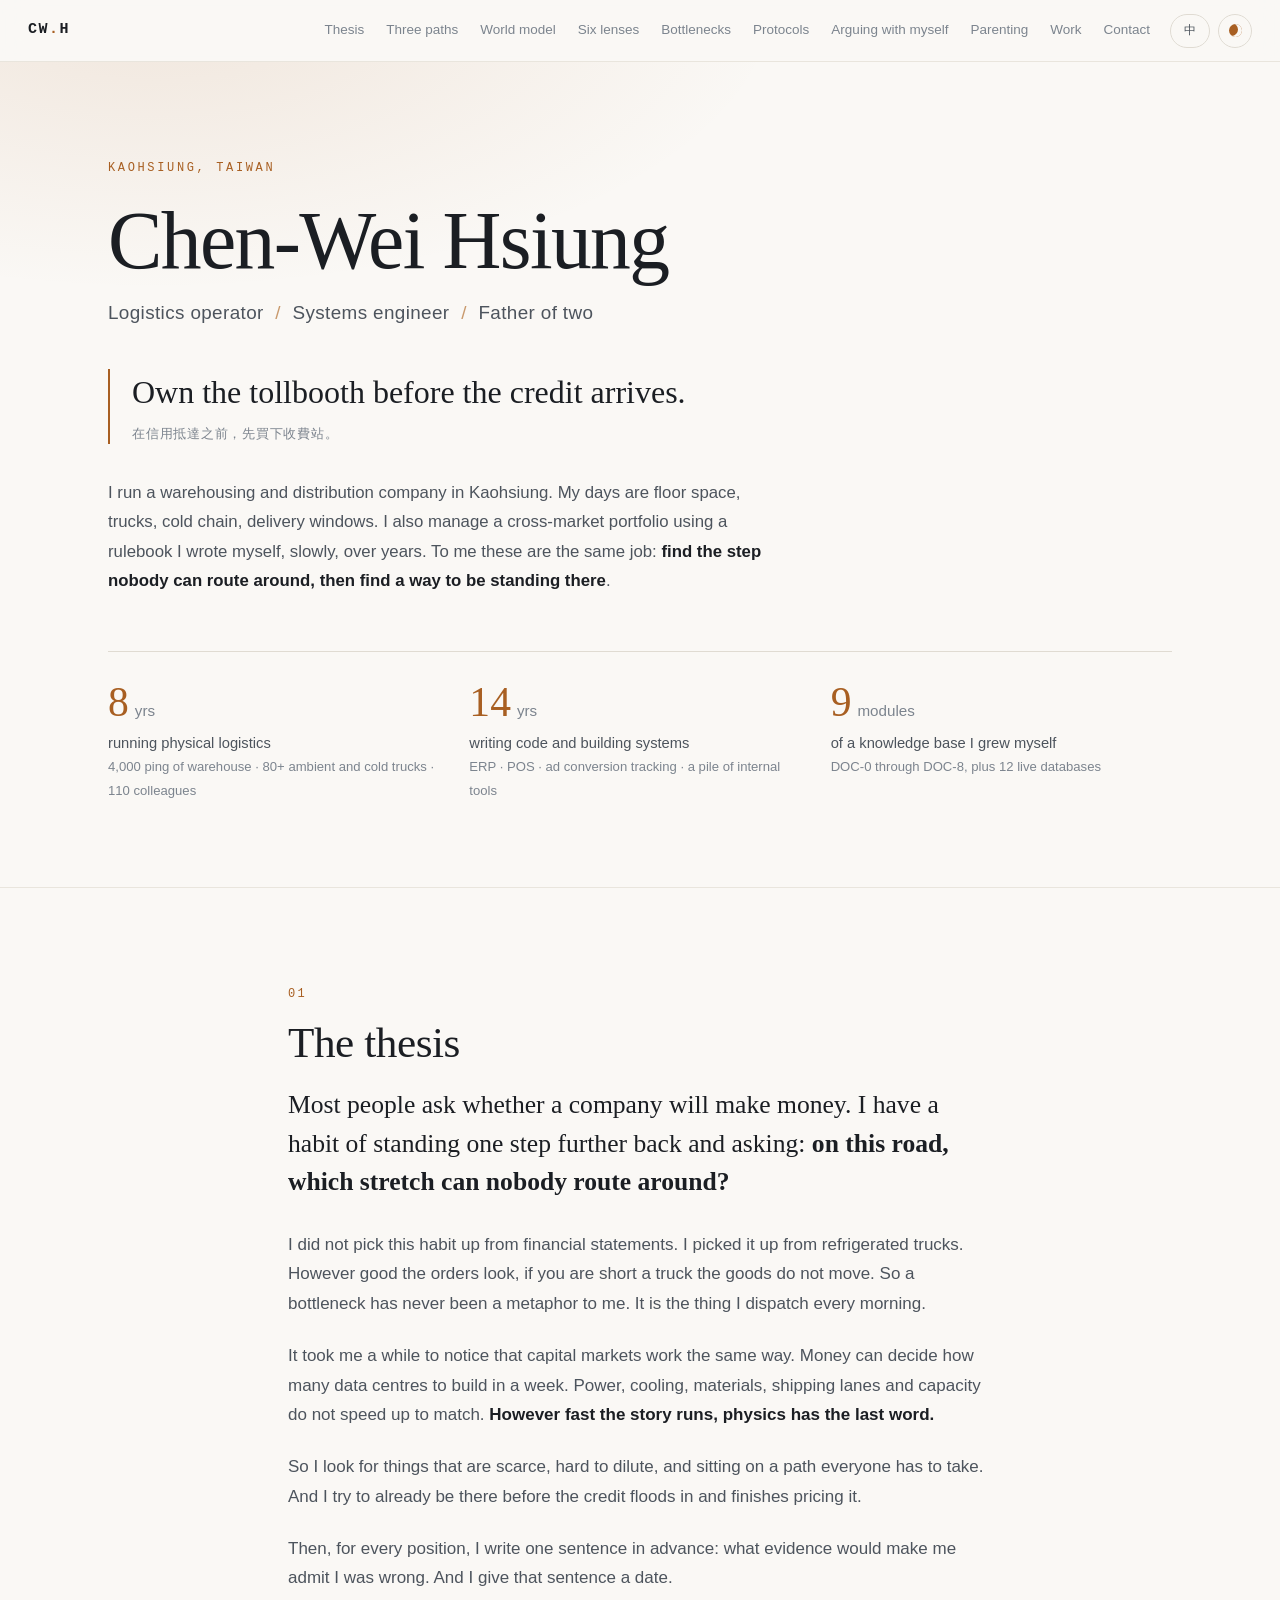
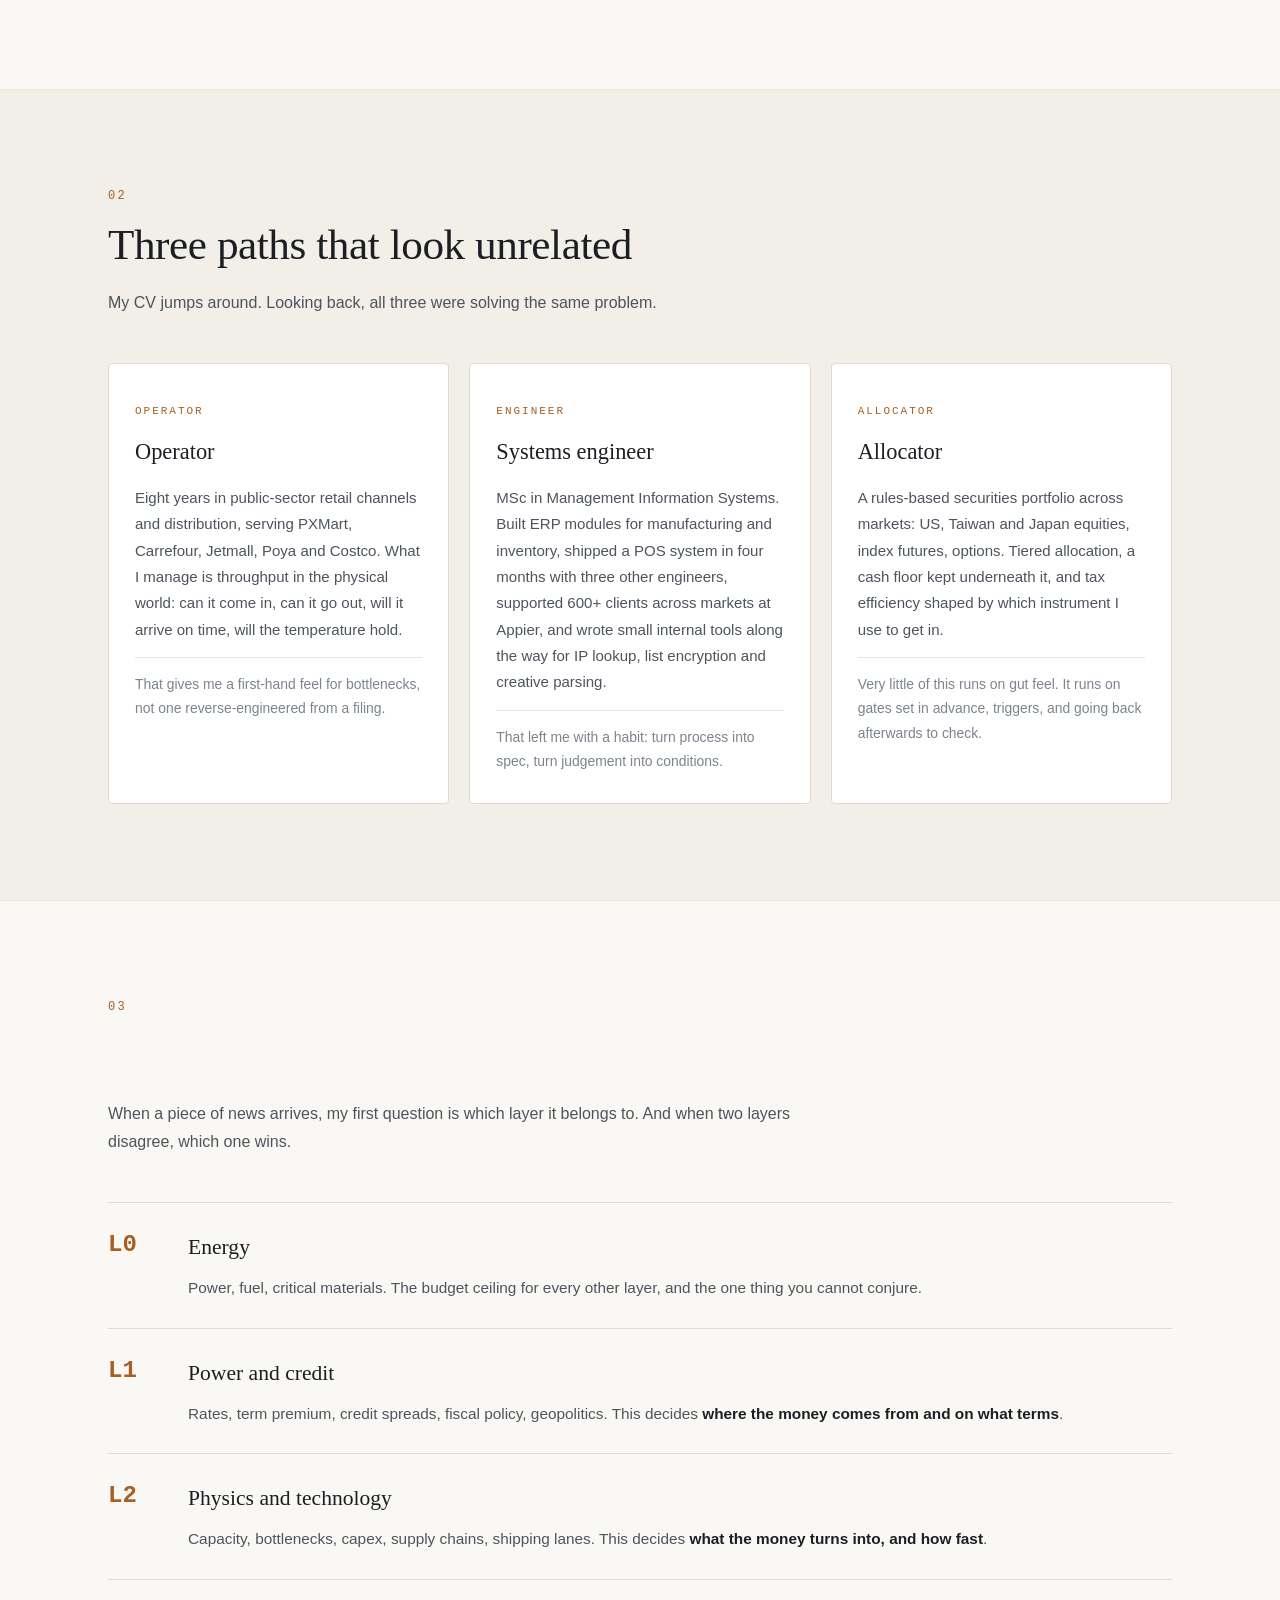
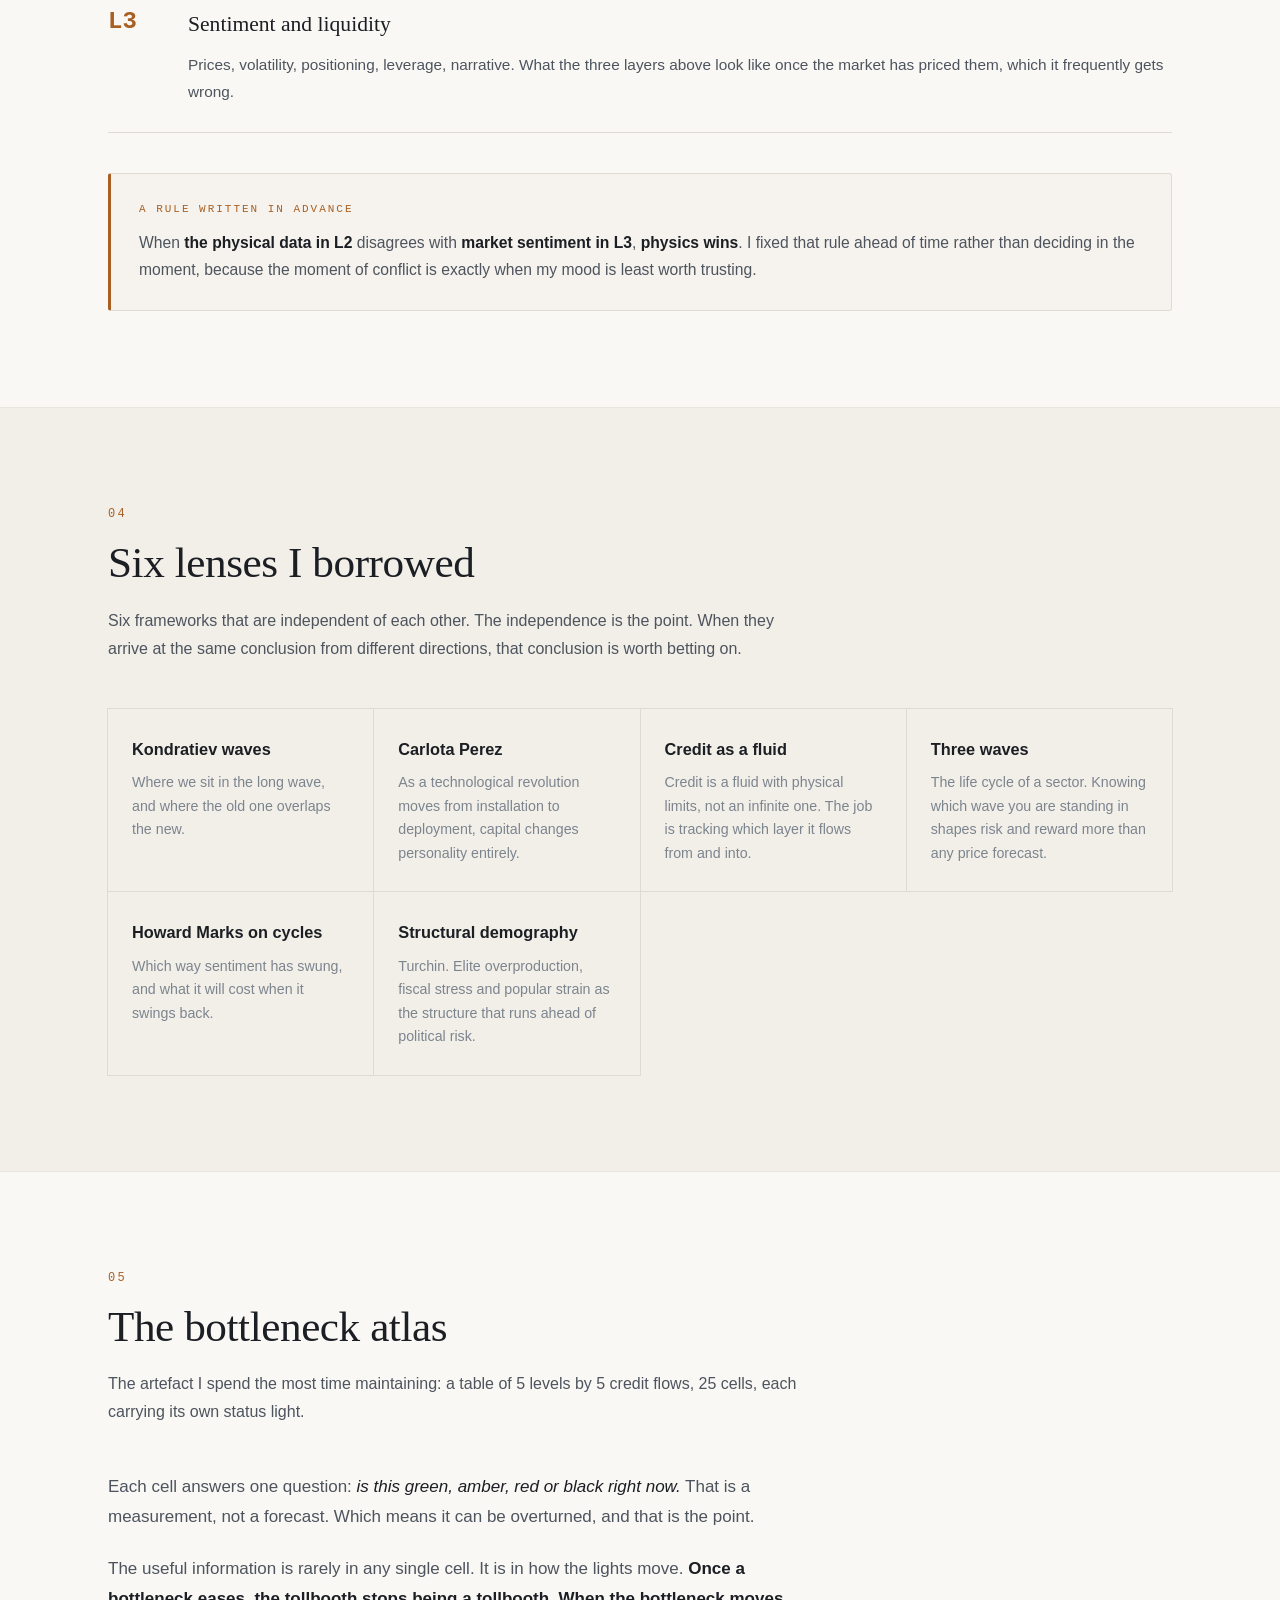
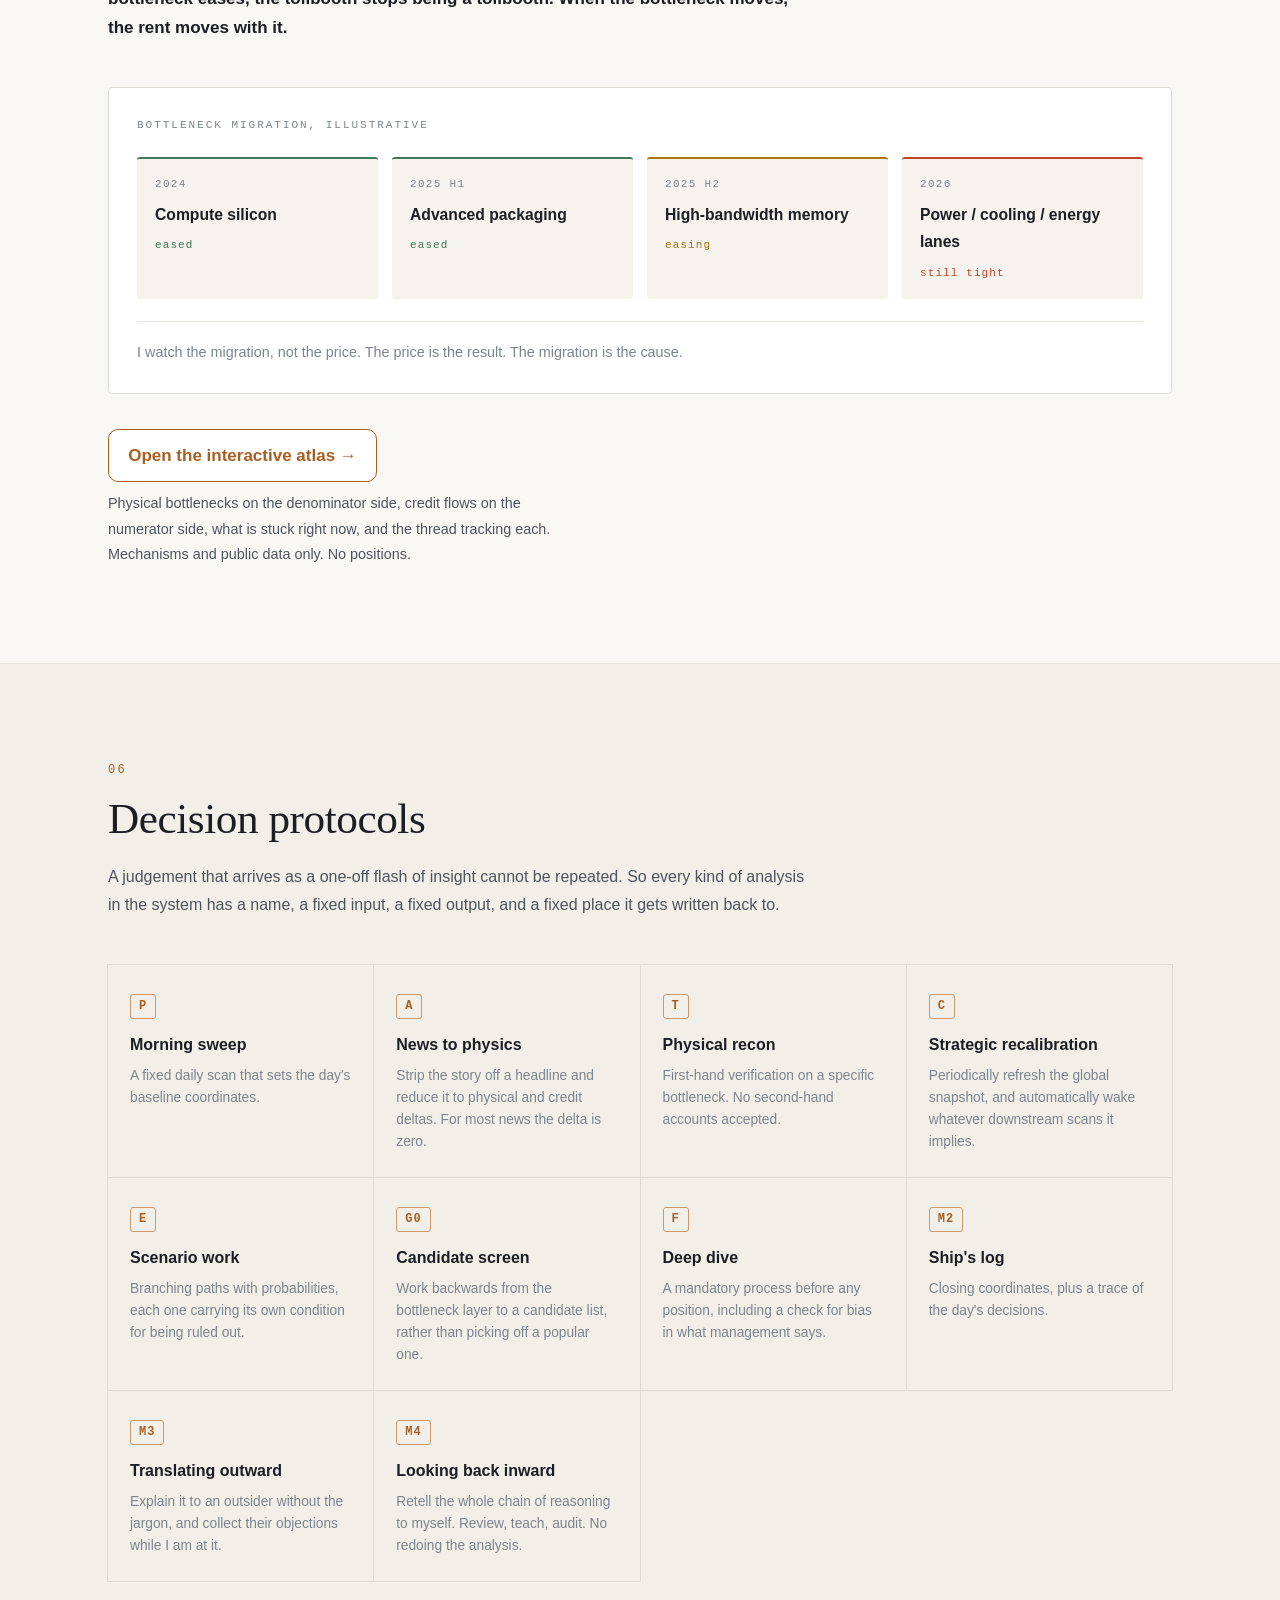
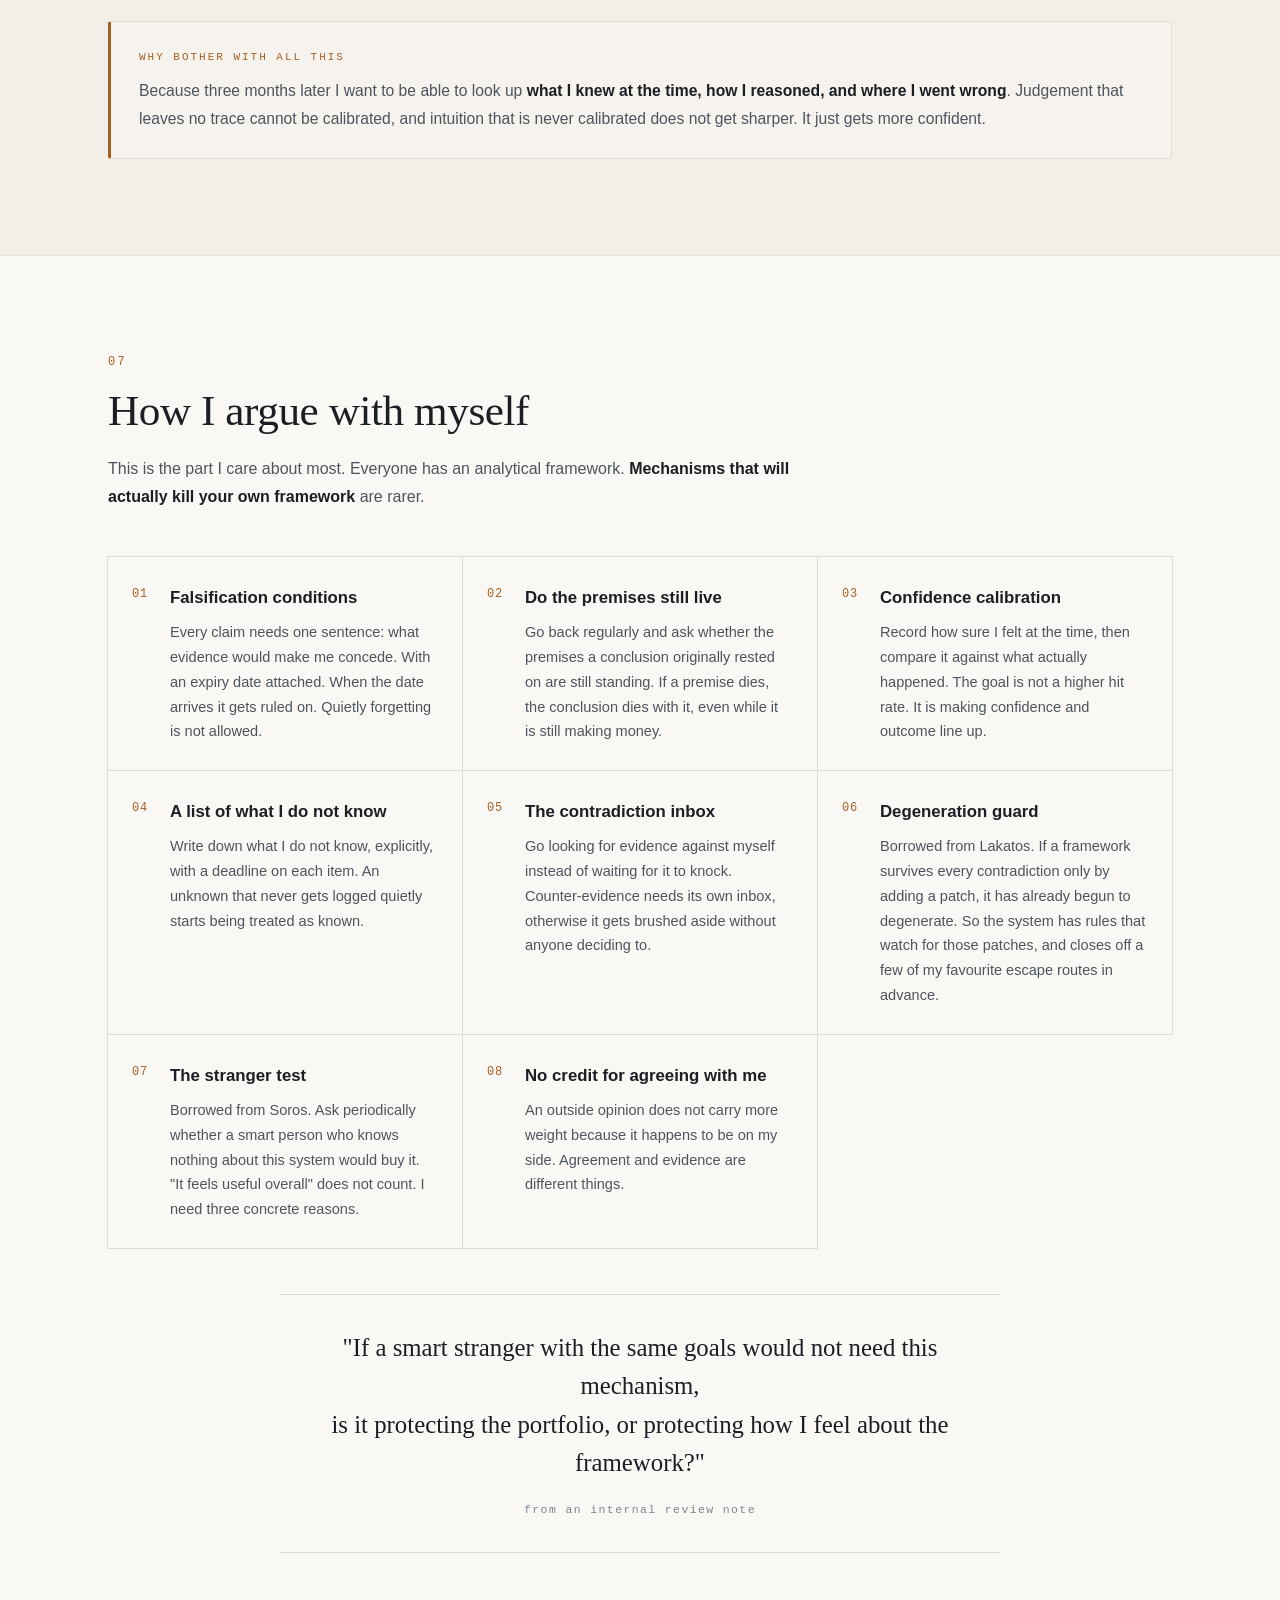
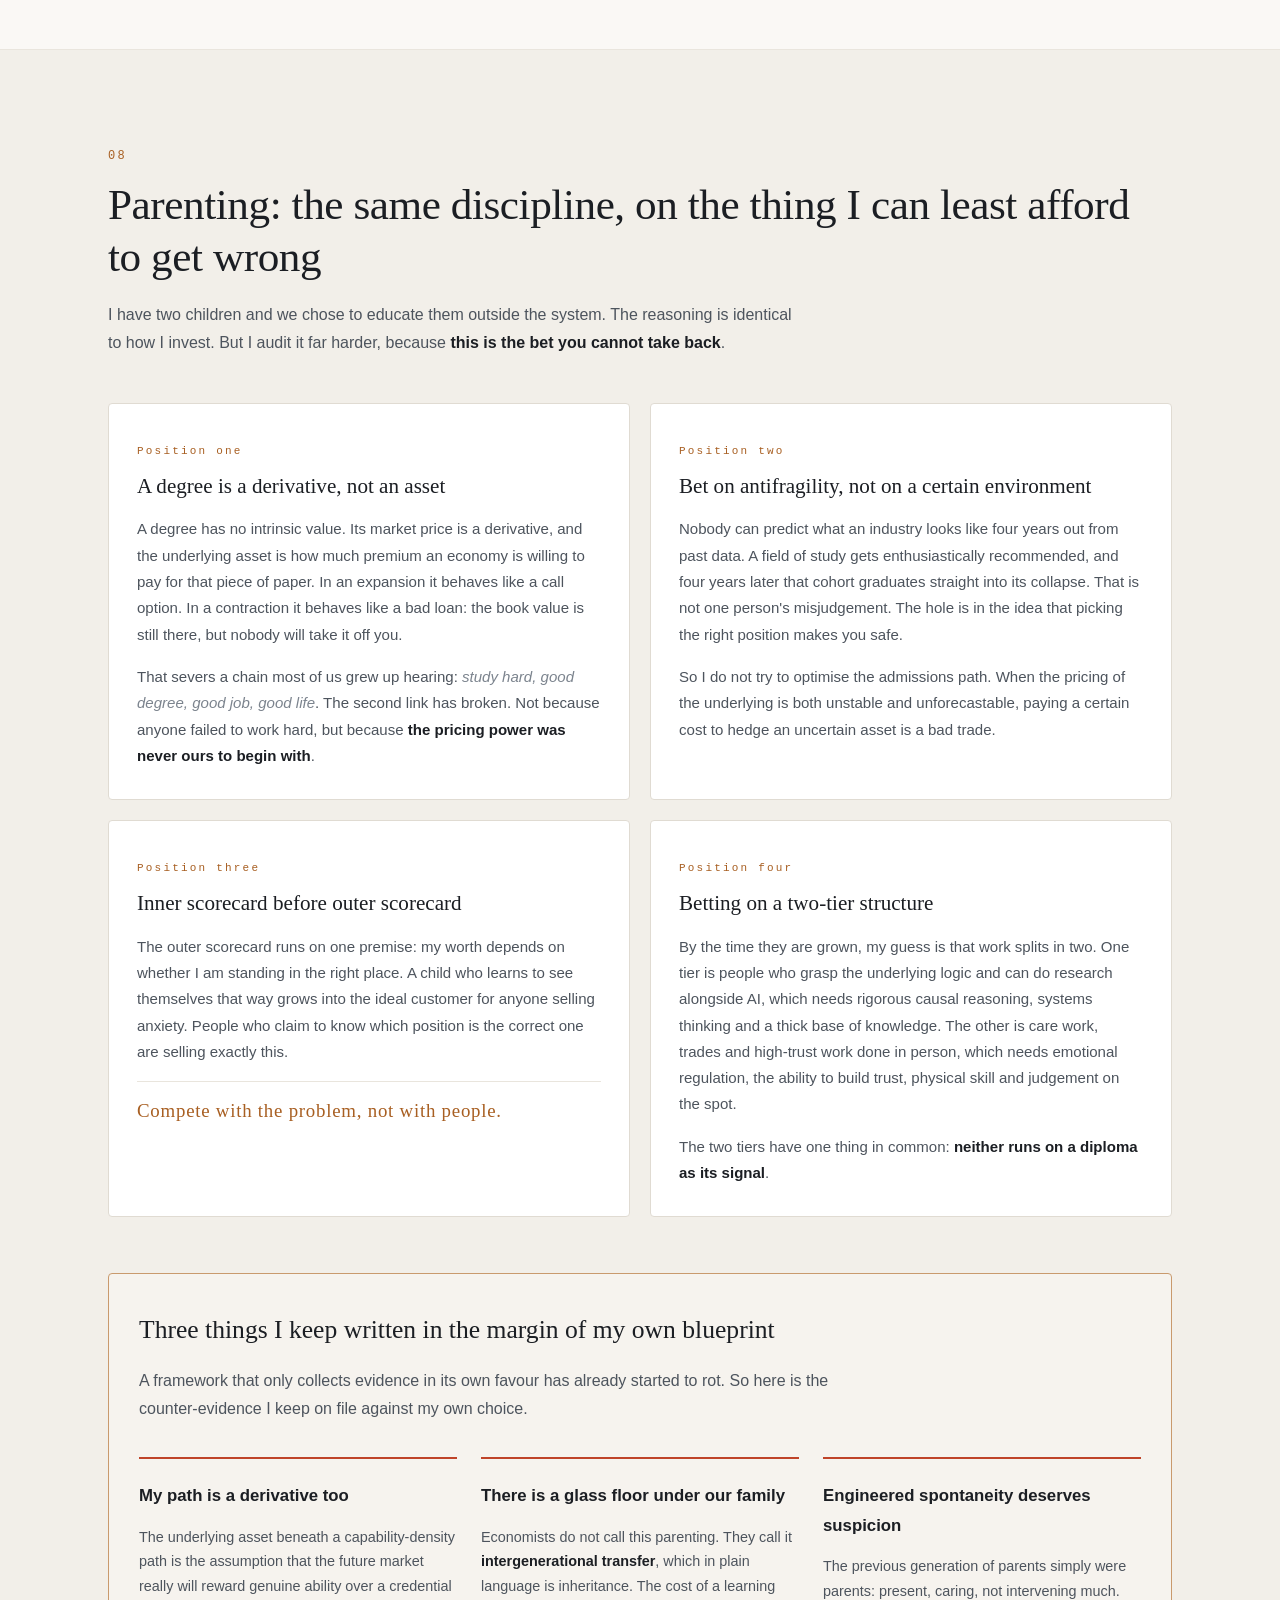
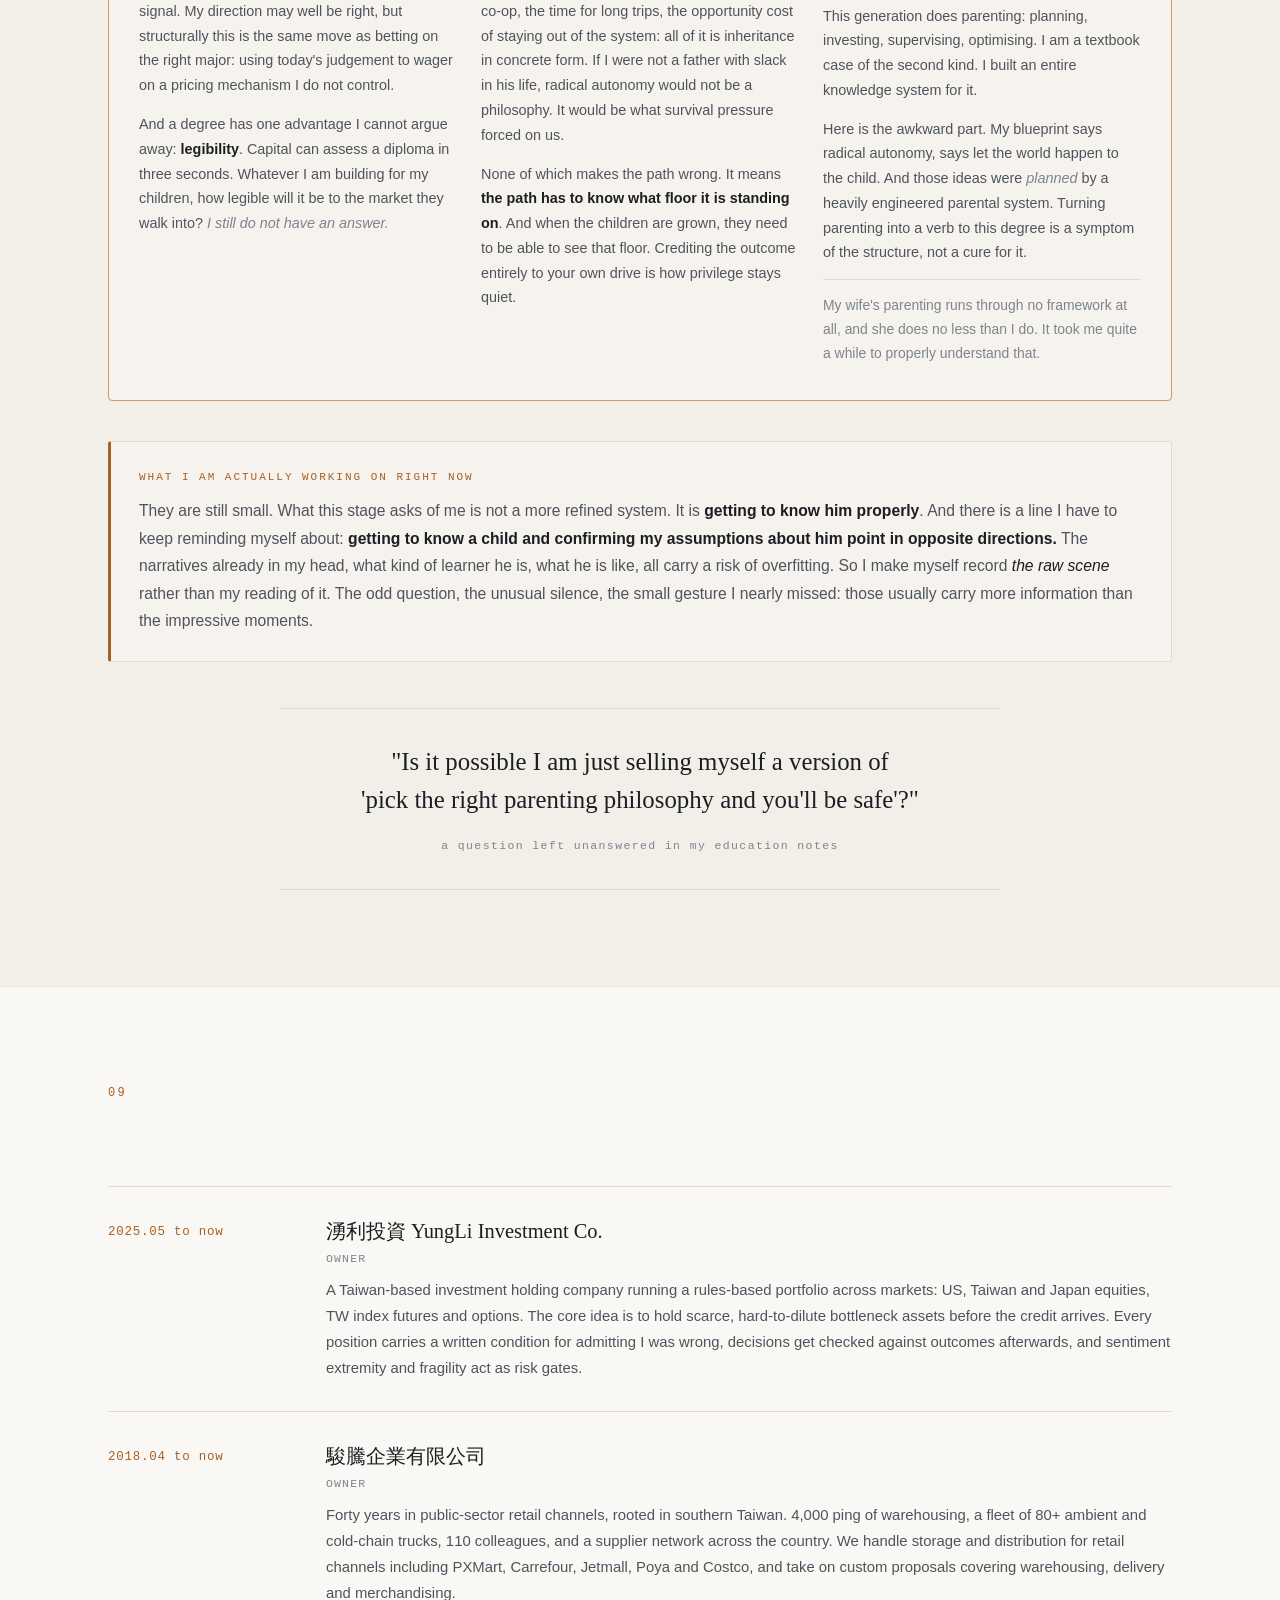
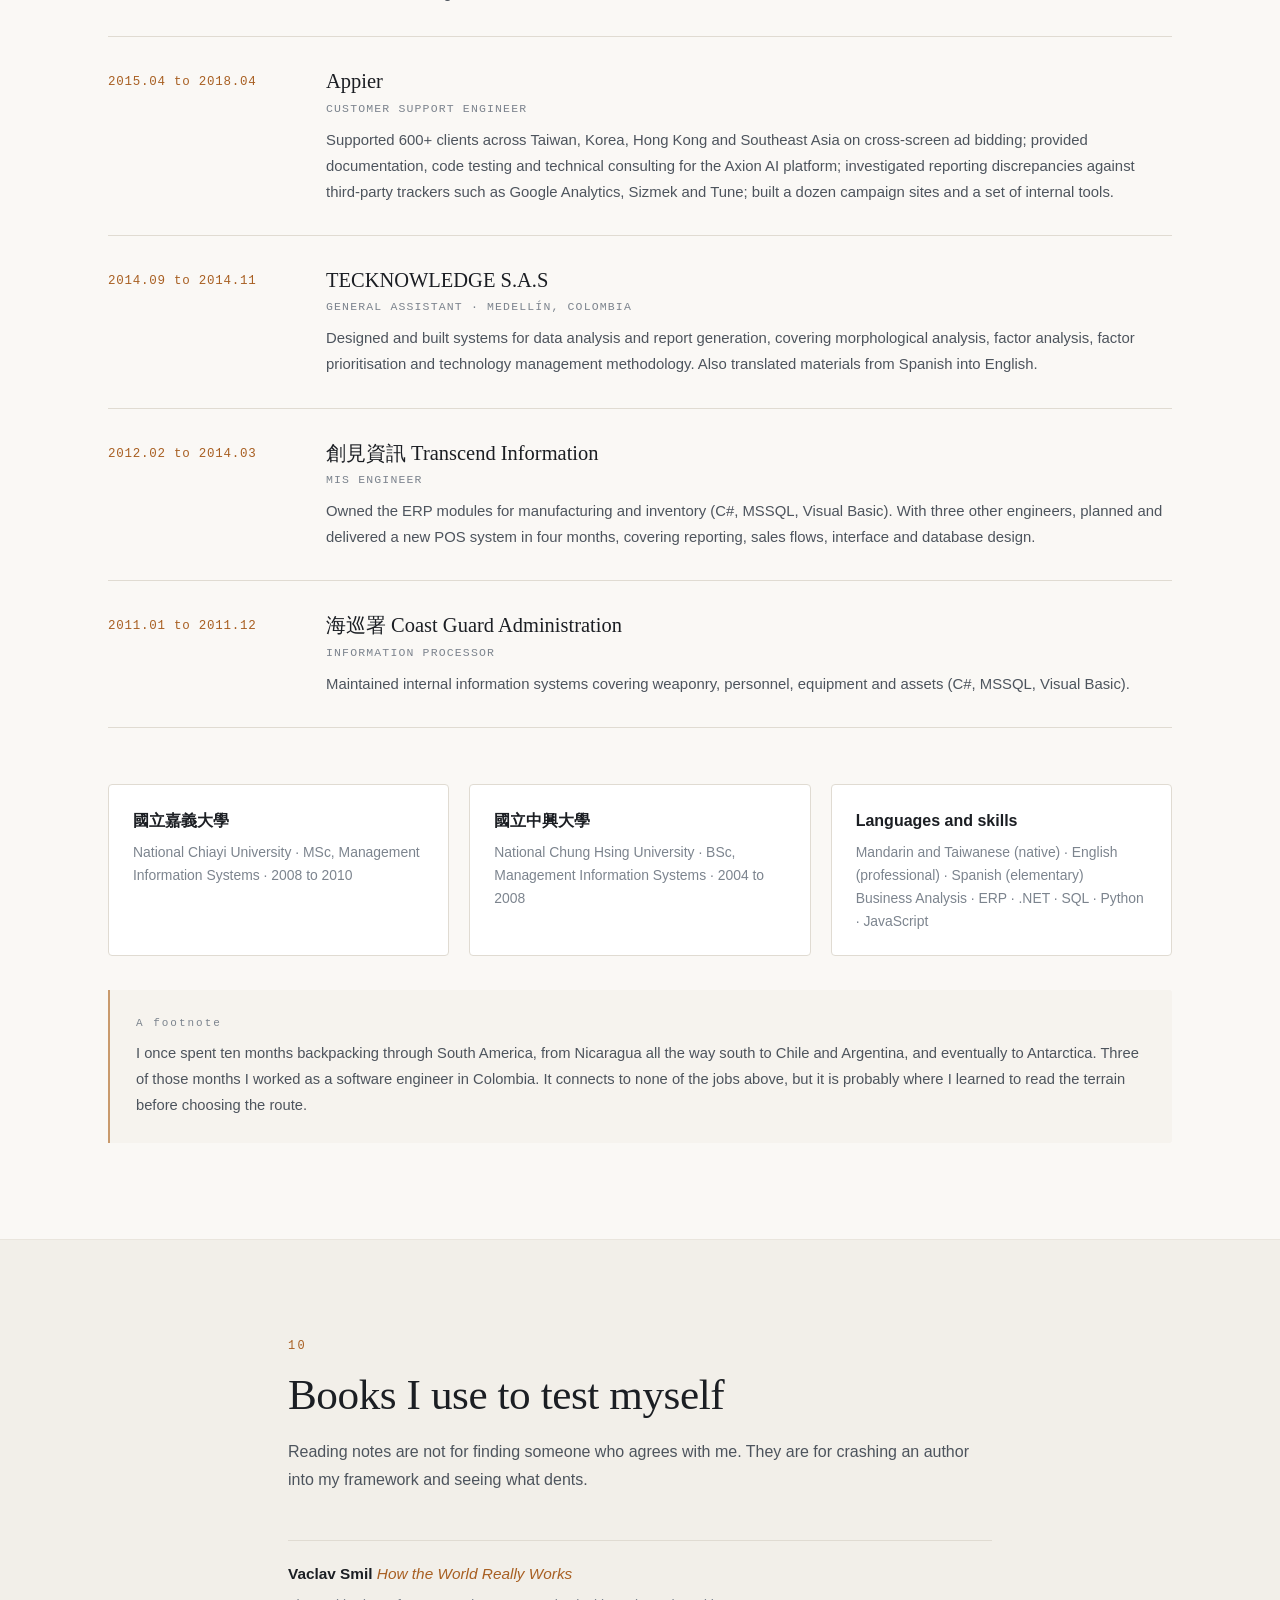
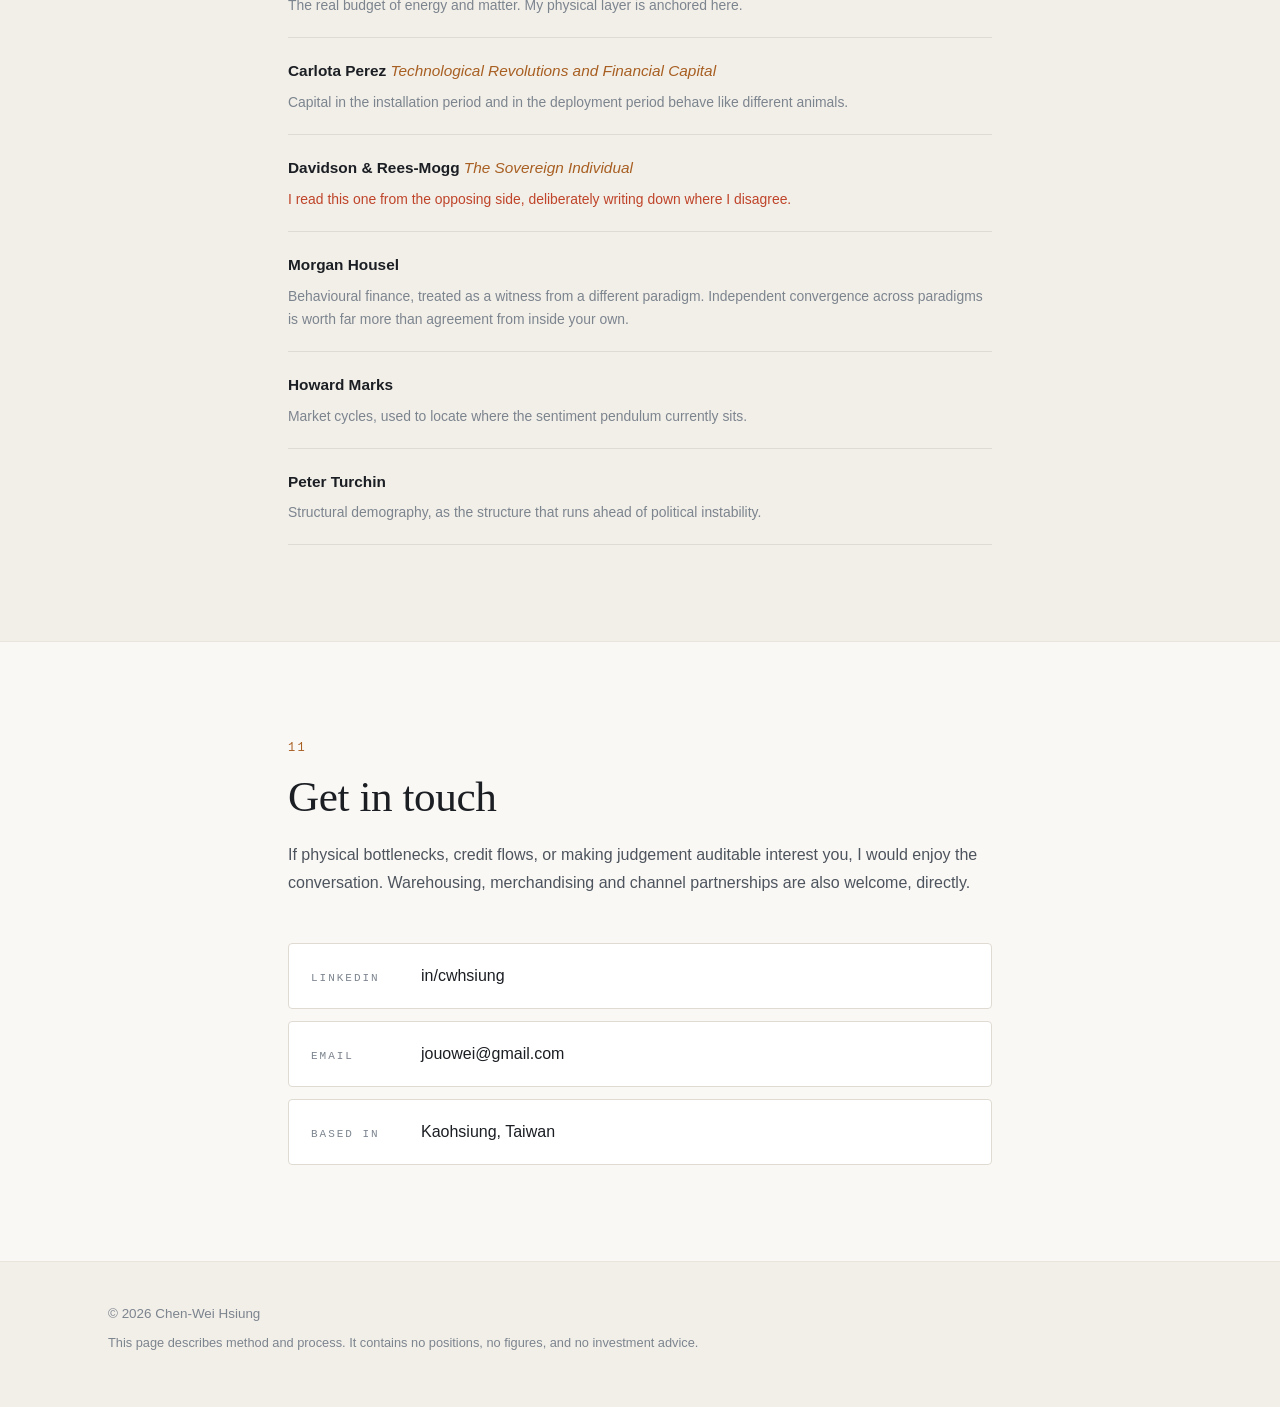
==== commit 13111d44: "Add interactive bottleneck atlas built from DOC-3 / DOC-9 / DOC-8 and public data New atlas/ subpage" ====
--- a/index.html
+++ b/index.html
@@ -11,6 +11,34 @@
 <meta property="og:type" content="profile">
 <link rel="stylesheet" href="assets/styles.css">
 <link rel="icon" href="data:image/svg+xml,<svg xmlns='http://www.w3.org/2000/svg' viewBox='0 0 100 100'><rect width='100' height='100' rx='20' fill='%230d0f12'/><path d='M28 70V30h10v16h24V30h10v40H62V55H38v15z' fill='%23d4884a'/></svg>">
+<script>
+/* Runs before first paint. Sets theme and language so neither flashes, and
+   arms a dead-man switch: the scroll-reveal animation starts elements at
+   opacity 0, so if assets/main.js never arrives the page would be invisible.
+   If main.js has not checked in shortly, drop the .js class and show
+   everything unconditionally. The page must never depend on JS to be read. */
+(function () {
+  var r = document.documentElement;
+  r.classList.add('js');
+
+  try {
+    var t = localStorage.getItem('cwh-theme');
+    if (t === 'light' || t === 'dark') r.setAttribute('data-theme', t);
+  } catch (e) {}
+
+  var l = null;
+  try { l = localStorage.getItem('cwh-lang'); } catch (e) {}
+  if (l !== 'zh' && l !== 'en') {
+    l = (navigator.language || 'zh').toLowerCase().indexOf('zh') === 0 ? 'zh' : 'en';
+  }
+  r.setAttribute('data-lang', l);
+  r.setAttribute('lang', l === 'zh' ? 'zh-Hant' : 'en');
+
+  setTimeout(function () {
+    if (!window.__cwhReady) r.classList.remove('js');
+  }, 1500);
+})();
+</script>
 </head>
 <body>
 
@@ -386,6 +414,17 @@
         <span lang="en">I watch the migration, not the price. The price is the result. The migration is the cause.</span>
       </p>
     </figure>
+
+    <p class="atlas-cta reveal">
+      <a href="atlas/">
+        <span lang="zh">打開互動版瓶頸圖譜 →</span>
+        <span lang="en">Open the interactive atlas →</span>
+      </a>
+      <span class="atlas-cta-note">
+        <span lang="zh">分母側的物理瓶頸、分子側的信用流向、目前卡住的環節，以及追蹤它們的每一條線。只含機制與公開資料，不含任何部位。</span>
+        <span lang="en">Physical bottlenecks on the denominator side, credit flows on the numerator side, what is stuck right now, and the thread tracking each. Mechanisms and public data only. No positions.</span>
+      </span>
+    </p>
   </div>
 </section>
 
--- a/assets/styles.css
+++ b/assets/styles.css
@@ -588,13 +588,15 @@
 .foot-note { margin-top: 6px !important; font-size: .8rem !important; }
 
 /* ───────────── reveal ───────────── */
-.reveal {
+/* Only hide content once JS has confirmed it is alive and able to reveal it
+   again. Without the .js class every .reveal is simply visible. */
+.js .reveal {
   opacity: 0; transform: translateY(14px);
   transition: opacity .6s ease, transform .6s ease;
 }
 .reveal.in { opacity: 1; transform: none; }
 @media (prefers-reduced-motion: reduce) {
-  .reveal { opacity: 1; transform: none; transition: none; }
+  .js .reveal { opacity: 1; transform: none; transition: none; }
 }
 
 /* ───────────── responsive ───────────── */
@@ -614,3 +616,13 @@
   .lnk { flex-direction: column; gap: 4px; }
   .lnk-k { width: auto; }
 }
+
+/* ───────────── atlas call-to-action ───────────── */
+.atlas-cta { margin: 2.2rem 0 0; display: flex; flex-direction: column; gap: .6rem; align-items: flex-start; }
+.atlas-cta a {
+  display: inline-block; padding: .65rem 1.2rem; border-radius: 10px;
+  border: 1px solid var(--accent); color: var(--accent); font-weight: 600; text-decoration: none;
+  background: var(--surface); transition: background .15s, color .15s;
+}
+.atlas-cta a:hover { background: var(--accent); color: var(--bg); }
+.atlas-cta-note { color: var(--text-dim); font-size: .9rem; max-width: 60ch; }
